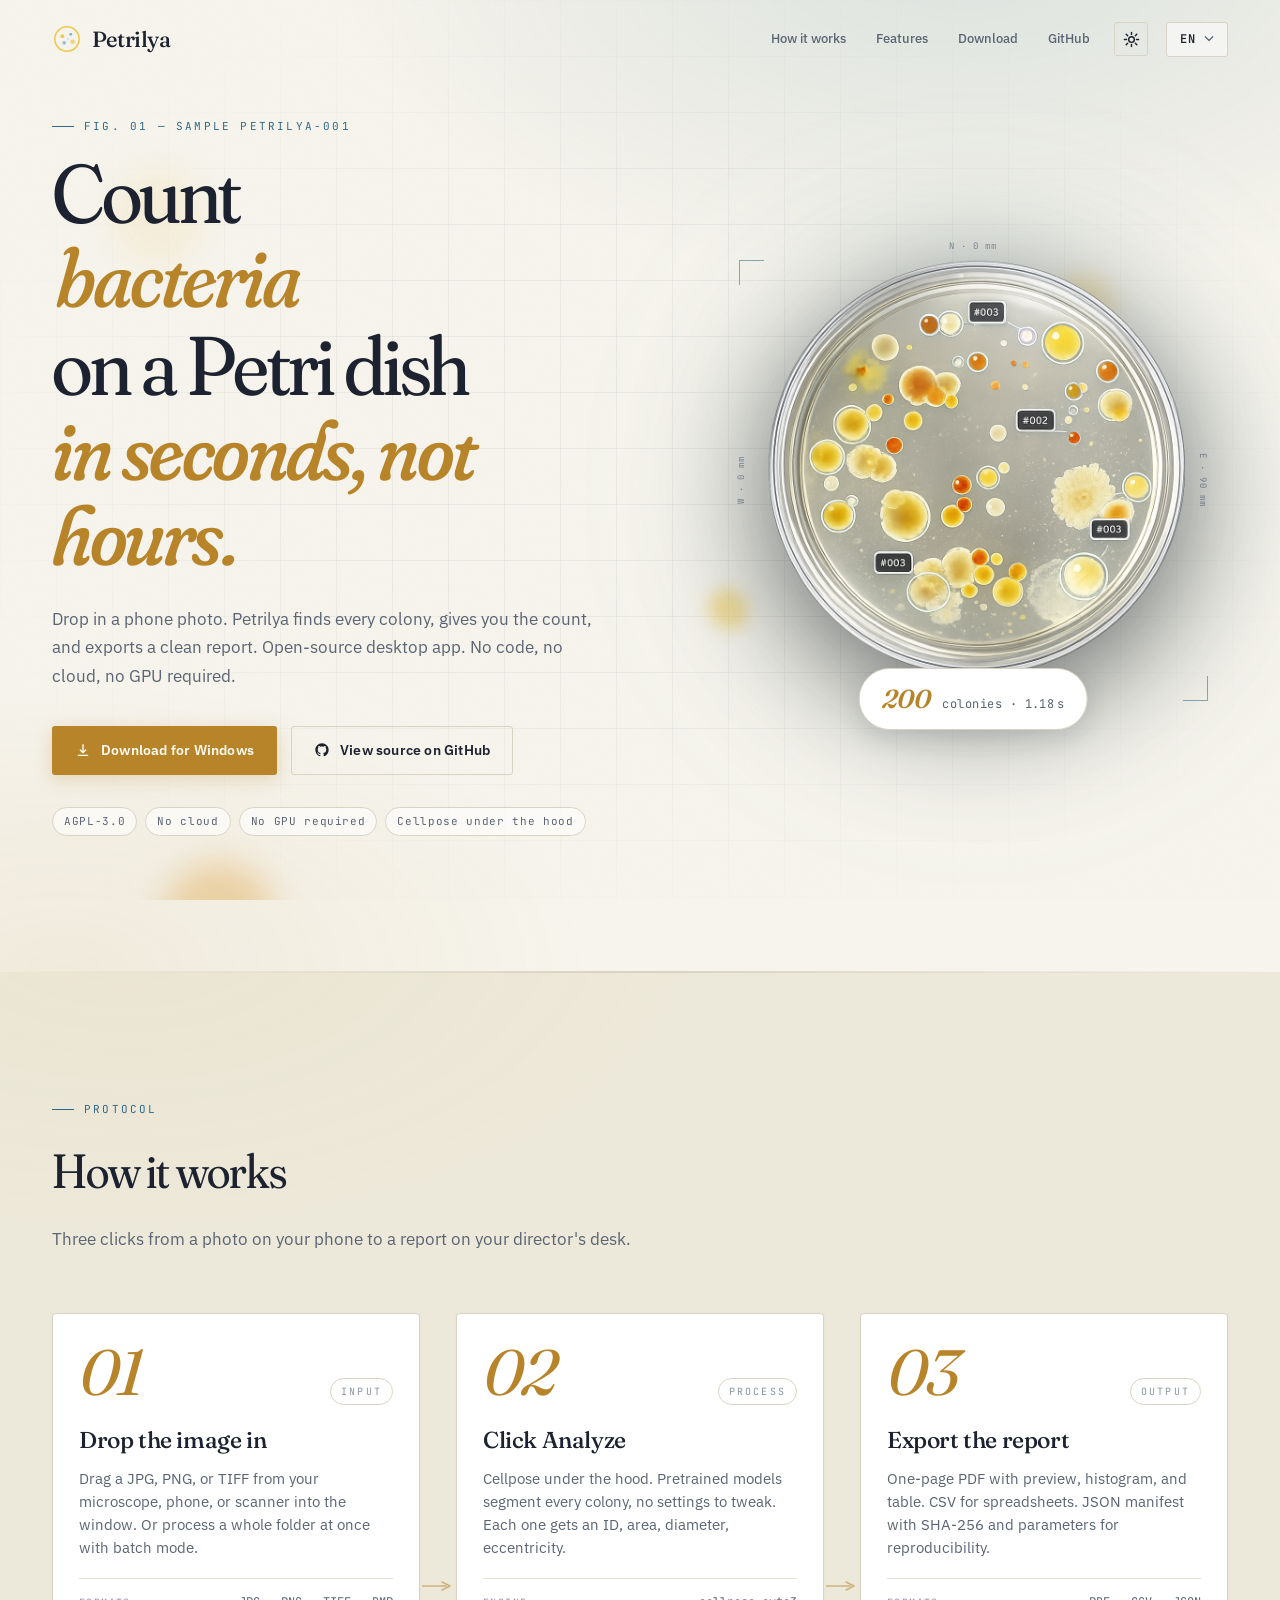
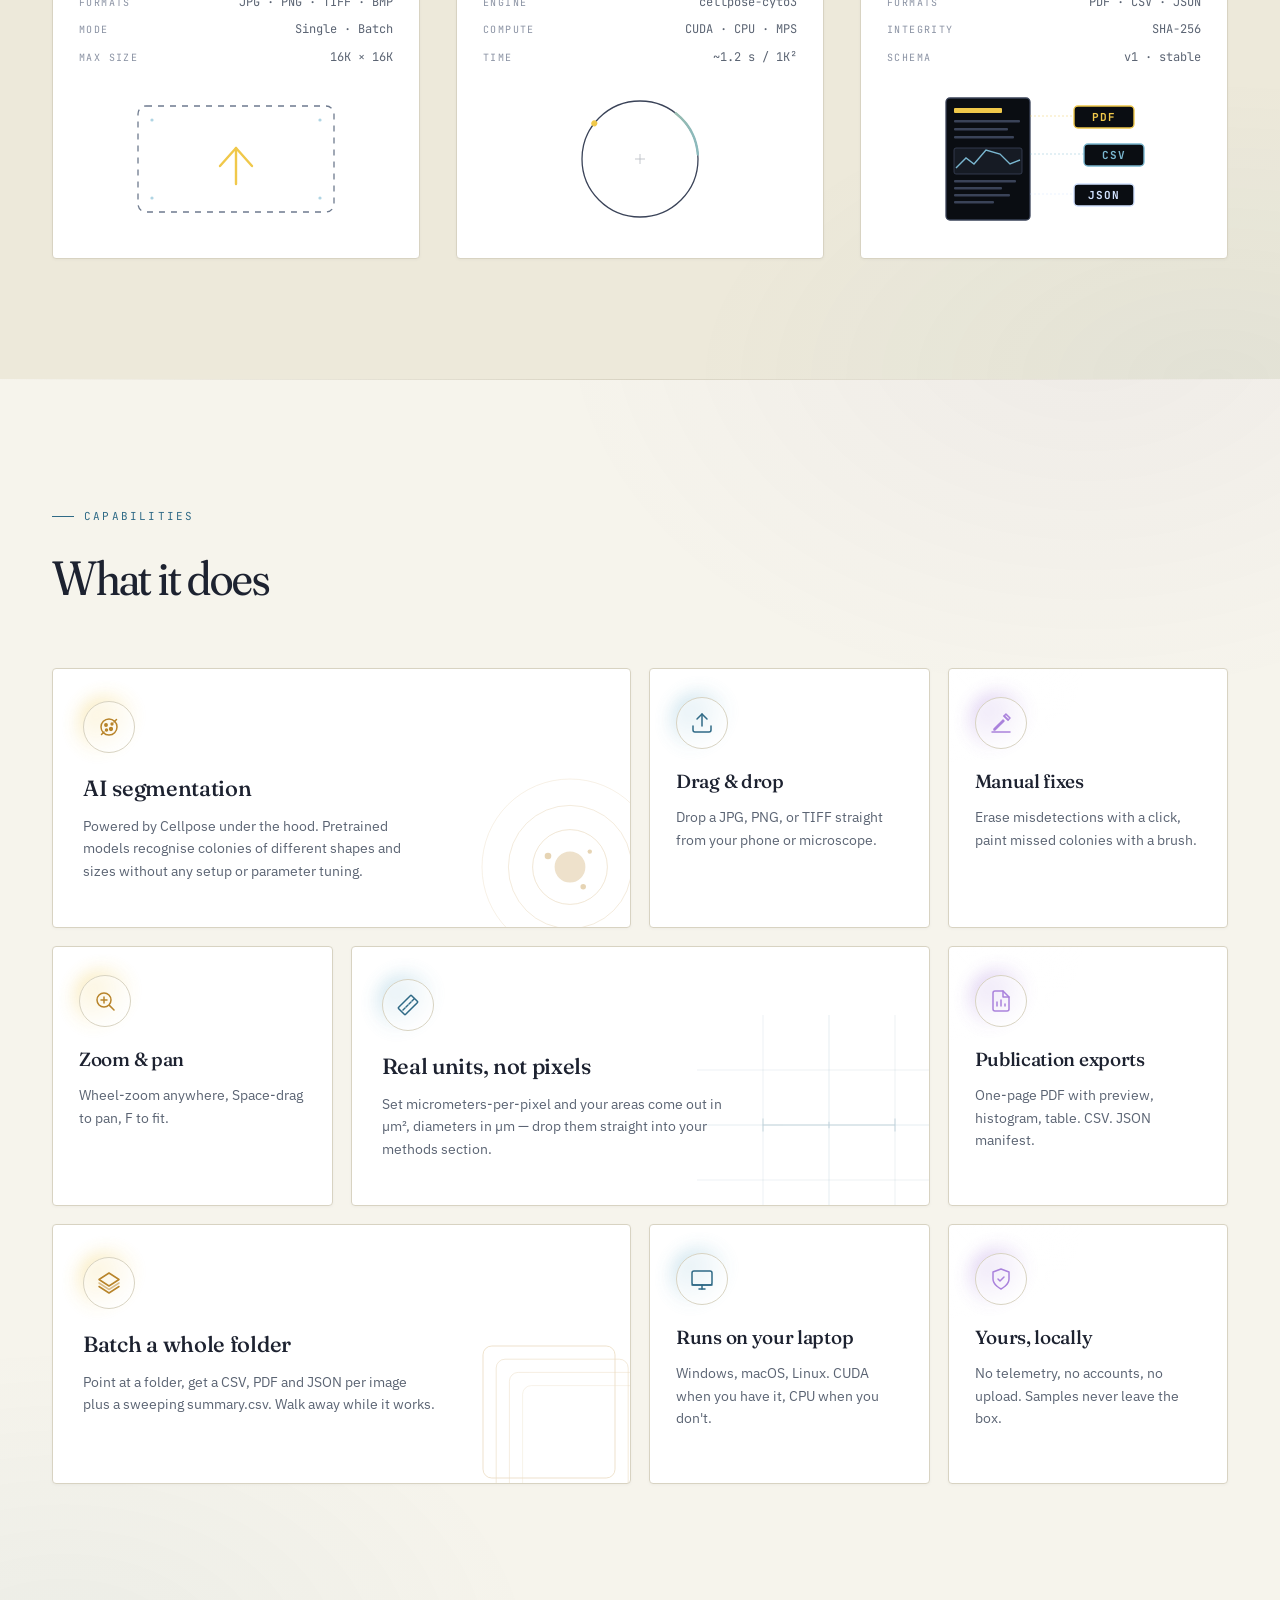
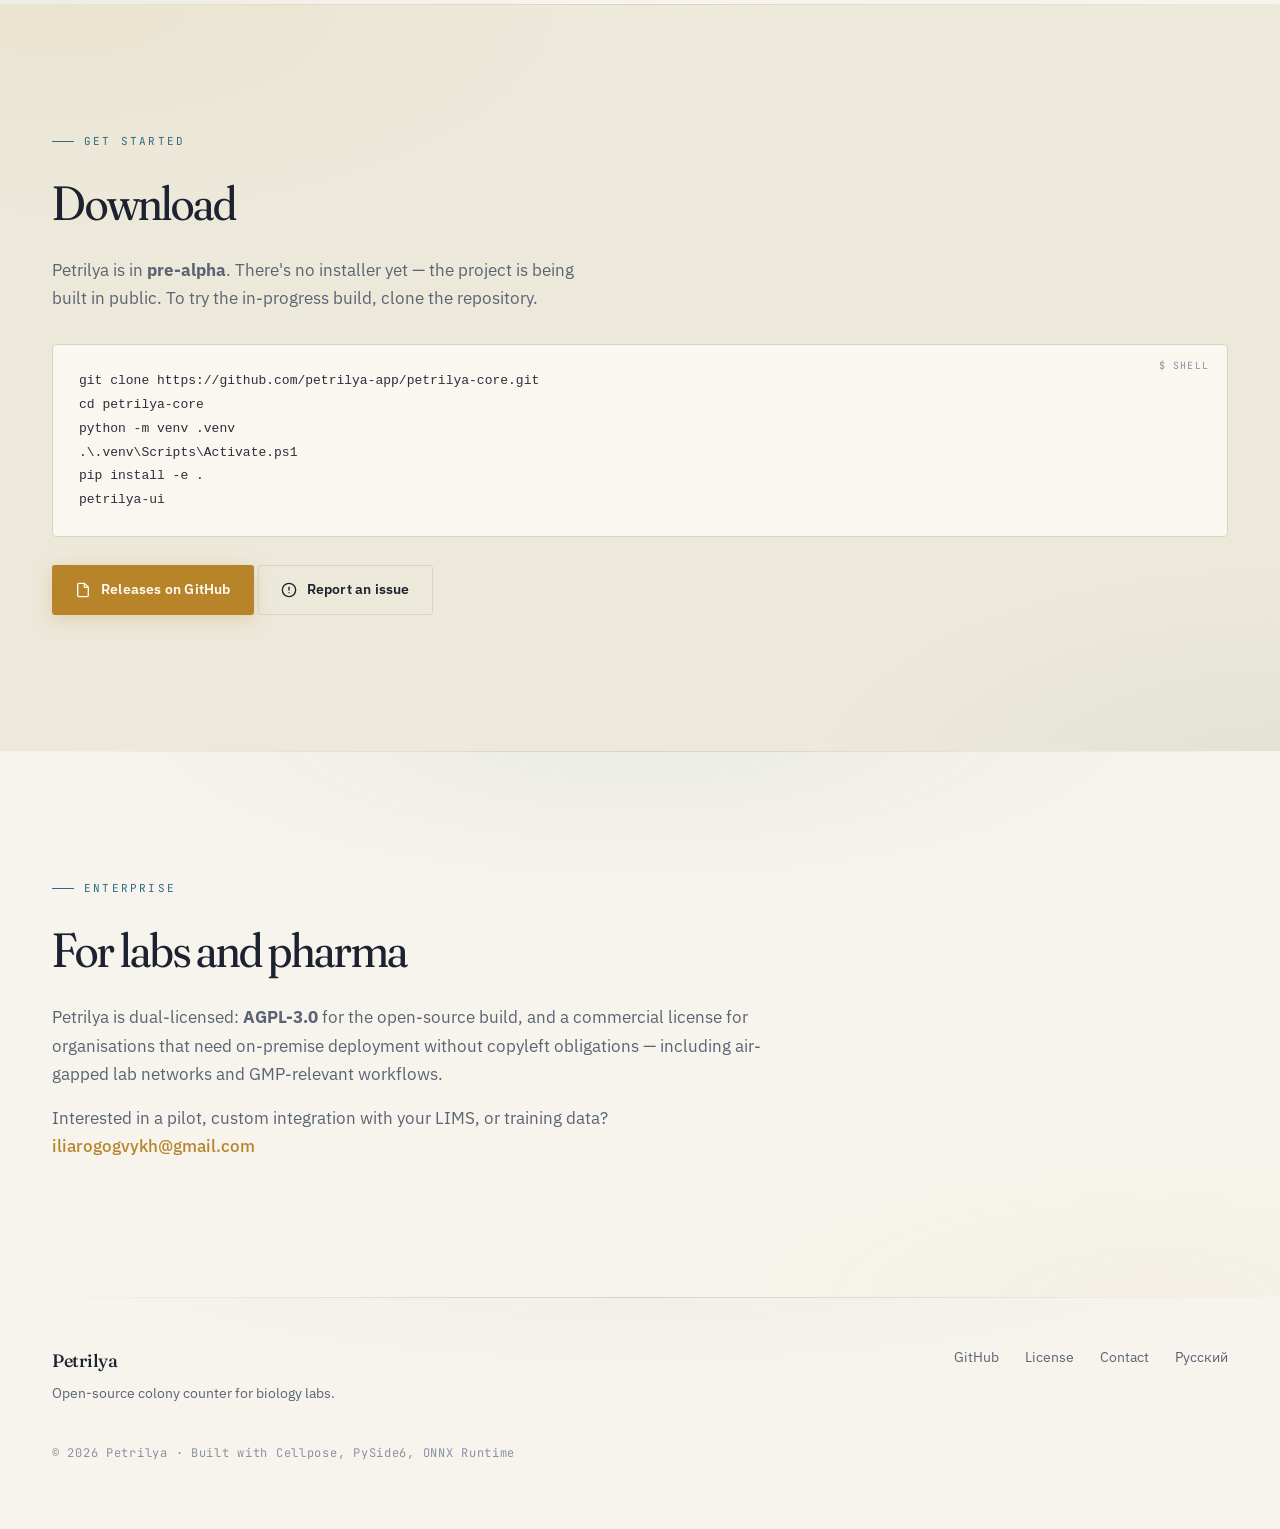
==== docs/index.html @ b0dcc9b6 "build: PyInstaller .exe pipeline + auto-release on tag push End-to-end packaging so the 'Download fo" ====
<!DOCTYPE html>
<html lang="en">
<head>
  <meta charset="UTF-8" />
  <meta name="viewport" content="width=device-width, initial-scale=1.0" />
  <title>Petrilya — AI colony counter for biology labs</title>
  <meta name="description" content="Petrilya is an open-source desktop application that turns a phone photo of a Petri dish into a colony count in seconds. No code, no cloud, no GPU required." />
  <meta property="og:title" content="Petrilya — AI colony counter" />
  <meta property="og:description" content="Drag, count, export. Open-source desktop app for microbiology." />
  <meta property="og:type" content="website" />
  <meta property="og:url" content="https://petrilya.com" />
  <meta property="og:image" content="https://petrilya.com/og-image.png" />
  <meta name="twitter:card" content="summary_large_image" />
  <link rel="alternate" hreflang="en" href="https://petrilya.com/" />
  <link rel="alternate" hreflang="ru" href="https://petrilya.com/ru/" />
  <link rel="icon" type="image/svg+xml" href="favicon.svg" />
  <link rel="preconnect" href="https://fonts.googleapis.com">
  <link rel="preconnect" href="https://fonts.gstatic.com" crossorigin>
  <link href="https://fonts.googleapis.com/css2?family=Fraunces:opsz,wght,SOFT,WONK@9..144,300..700,30..100,0..1&family=IBM+Plex+Sans:wght@400;500;600;700&family=JetBrains+Mono:wght@400;500&display=swap" rel="stylesheet">
  <link rel="stylesheet" href="style.css" />
  <script src="theme.js"></script>
</head>
<body>
  <header class="hero">
    <nav class="nav">
      <div class="brand">
        <a href="/">
          <svg class="logo-mark" viewBox="0 0 32 32" fill="none" aria-hidden="true">
            <circle cx="16" cy="16" r="13" stroke="url(#brand-grad)" stroke-width="1.6"/>
            <circle cx="11" cy="13" r="2" fill="#f0c84a"/>
            <circle cx="20" cy="11" r="1.5" fill="#7ab7d0"/>
            <circle cx="22" cy="19" r="2.5" fill="#f0c84a" opacity="0.7"/>
            <circle cx="13" cy="20" r="2" fill="#7ab7d0" opacity="0.8"/>
            <circle cx="17" cy="16" r="1.3" fill="#d2e2ff"/>
            <defs>
              <linearGradient id="brand-grad" x1="0" y1="0" x2="32" y2="32">
                <stop offset="0" stop-color="#f0c84a"/>
                <stop offset="1" stop-color="#7ab7d0"/>
              </linearGradient>
            </defs>
          </svg>
          <span>Petrilya</span>
        </a>
      </div>
      <div class="nav-links">
        <a href="#how">How it works</a>
        <a href="#features">Features</a>
        <a href="#download">Download</a>
        <a href="https://github.com/petrilya-app/petrilya-core" target="_blank" rel="noopener">GitHub</a>
        <button class="theme-toggle" data-theme-toggle aria-label="Toggle light/dark theme" title="Toggle theme">
          <svg class="theme-icon theme-icon-sun" viewBox="0 0 24 24" fill="none" stroke="currentColor" stroke-width="2" stroke-linecap="round" stroke-linejoin="round" aria-hidden="true">
            <circle cx="12" cy="12" r="4"/>
            <line x1="12" y1="2" x2="12" y2="5"/>
            <line x1="12" y1="19" x2="12" y2="22"/>
            <line x1="2" y1="12" x2="5" y2="12"/>
            <line x1="19" y1="12" x2="22" y2="12"/>
            <line x1="4.5" y1="4.5" x2="6.6" y2="6.6"/>
            <line x1="17.4" y1="17.4" x2="19.5" y2="19.5"/>
            <line x1="4.5" y1="19.5" x2="6.6" y2="17.4"/>
            <line x1="17.4" y1="6.6" x2="19.5" y2="4.5"/>
          </svg>
          <svg class="theme-icon theme-icon-moon" viewBox="0 0 24 24" fill="none" stroke="currentColor" stroke-width="2" stroke-linecap="round" stroke-linejoin="round" aria-hidden="true">
            <path d="M21 12.79A9 9 0 1 1 11.21 3 7 7 0 0 0 21 12.79z"/>
          </svg>
        </button>
        <details class="lang-dropdown">
          <summary class="lang-current" aria-label="Switch language">
            <span class="lang-name">EN</span>
            <svg class="lang-caret" width="10" height="6" viewBox="0 0 12 8" aria-hidden="true"><path d="M1 1l5 5 5-5" stroke="currentColor" stroke-width="1.6" fill="none" stroke-linecap="round" stroke-linejoin="round"/></svg>
          </summary>
          <div class="lang-menu" role="menu">
            <a href="/" class="lang-option lang-active" role="menuitem">
              <span class="lang-label">English</span>
              <svg class="lang-check" width="14" height="14" viewBox="0 0 14 14" aria-hidden="true"><path d="M3 7l3 3 5-6" stroke="currentColor" stroke-width="2" fill="none" stroke-linecap="round" stroke-linejoin="round"/></svg>
            </a>
            <a href="/ru/" class="lang-option" role="menuitem">
              <span class="lang-label">Русский</span>
            </a>
          </div>
        </details>
      </div>
    </nav>

    <div class="hero-grid">
      <div class="hero-text">
        <span class="spec-marker reveal reveal-1">FIG. 01 — SAMPLE PETRILYA-001</span>
        <h1 class="reveal reveal-2">
          <span class="quiet">Count</span>
          <span class="rotator" aria-label="rotating: colonies, bacteria, yeast, mold, pathogens">
            <span class="rotator-word rotator-sizer" aria-hidden="true">pathogens</span>
            <span class="rotator-word is-active">colonies</span>
            <span class="rotator-word">bacteria</span>
            <span class="rotator-word">yeast</span>
            <span class="rotator-word">mold</span>
            <span class="rotator-word">pathogens</span>
          </span>
          <span class="quiet">on a Petri dish</span>
          <span class="punch">in seconds, not hours.</span>
        </h1>
        <p class="lead reveal reveal-3">
          Drop in a phone photo. Petrilya finds every colony, gives you the count, and exports a clean report. Open-source desktop app. No code, no cloud, no GPU required.
        </p>
        <div class="cta-row reveal reveal-4">
          <a href="https://github.com/petrilya-app/petrilya-core/releases/latest/download/petrilya-windows.exe"
             class="btn btn-primary"
             title="Petrilya for Windows (.exe, unsigned — Windows SmartScreen may warn on first launch)">
            <svg class="btn-icon" viewBox="0 0 24 24" fill="none" aria-hidden="true"><path d="M12 4v12m0 0l-4-4m4 4l4-4M5 20h14" stroke="currentColor" stroke-width="2" stroke-linecap="round" stroke-linejoin="round"/></svg>
            Download for Windows
          </a>
          <a href="https://github.com/petrilya-app/petrilya-core" target="_blank" rel="noopener" class="btn btn-ghost">
            <svg class="btn-icon" viewBox="0 0 24 24" fill="currentColor" aria-hidden="true"><path d="M12 2C6.48 2 2 6.48 2 12c0 4.42 2.87 8.17 6.84 9.5.5.08.66-.23.66-.5v-1.69c-2.77.6-3.36-1.34-3.36-1.34-.46-1.16-1.11-1.47-1.11-1.47-.91-.62.07-.6.07-.6 1 .07 1.53 1.03 1.53 1.03.87 1.52 2.34 1.07 2.91.83.09-.65.35-1.09.63-1.34-2.22-.25-4.55-1.11-4.55-4.94 0-1.1.39-1.99 1.03-2.69-.1-.25-.45-1.27.1-2.65 0 0 .84-.27 2.75 1.02.79-.22 1.65-.33 2.5-.33.85 0 1.71.11 2.5.33 1.91-1.29 2.75-1.02 2.75-1.02.55 1.38.2 2.4.1 2.65.64.7 1.03 1.59 1.03 2.69 0 3.84-2.34 4.69-4.57 4.94.36.31.69.92.69 1.86V21c0 .27.16.59.67.5C19.14 20.16 22 16.42 22 12c0-5.52-4.48-10-10-10z"/></svg>
            View source on GitHub
          </a>
        </div>
        <p class="hero-meta reveal reveal-5">
          <span class="badge">AGPL-3.0</span>
          <span class="badge">No cloud</span>
          <span class="badge">No GPU required</span>
          <span class="badge">Cellpose under the hood</span>
        </p>
      </div>

      <div class="hero-art reveal reveal-3">
        <div class="scale-ticks" aria-hidden="true">
          <span class="tick t-top">N · 0&nbsp;mm</span>
          <span class="tick t-bottom">S · 90&nbsp;mm</span>
          <span class="tick t-left">W · 0&nbsp;mm</span>
          <span class="tick t-right">E · 90&nbsp;mm</span>
        </div>
        <img src="hero-dish.png" alt="Petri dish with colored colony detections" />
        <div class="hero-art-caption">
          <span class="count">200</span>
          <span class="count-label">colonies&nbsp;·&nbsp;1.18&thinsp;s</span>
        </div>
      </div>
    </div>
  </header>

  <section id="how" class="how">
    <div class="container">
      <span class="eyebrow">PROTOCOL</span>
      <h2>How it works</h2>
      <p class="section-lead">Three clicks from a photo on your phone to a report on your director's desk.</p>

      <div class="steps">

        <article class="step">
          <header class="step-header">
            <span class="step-num">01</span>
            <span class="step-tag">INPUT</span>
          </header>
          <div class="step-body">
            <h3>Drop the image in</h3>
            <p>Drag a JPG, PNG, or TIFF from your microscope, phone, or scanner into the window. Or process a whole folder at once with batch mode.</p>
          </div>
          <dl class="step-spec">
            <div><dt>Formats</dt><dd>JPG · PNG · TIFF · BMP</dd></div>
            <div><dt>Mode</dt><dd>Single · Batch</dd></div>
            <div><dt>Max size</dt><dd>16K × 16K</dd></div>
          </dl>
          <div class="step-art">
            <svg viewBox="0 0 240 150" aria-hidden="true">
              <!-- dashed drop zone, dashes march via CSS -->
              <rect class="drop-frame" x="22" y="22" width="196" height="106" rx="8"
                    fill="none" stroke="#6e7a8e" stroke-width="1.3"
                    stroke-dasharray="6 6"/>
              <!-- upload arrow: outer g positions, inner g animates -->
              <g transform="translate(120 78)">
                <g class="upload-arrow">
                  <path d="M-16 4 L0 -14 L16 4" stroke="#f0c84a" stroke-width="2.4"
                        fill="none" stroke-linecap="round" stroke-linejoin="round"/>
                  <line x1="0" y1="-14" x2="0" y2="22" stroke="#f0c84a" stroke-width="2.4"
                        stroke-linecap="round"/>
                </g>
              </g>
              <!-- corner accents -->
              <circle cx="36" cy="36" r="1.6" fill="#7ab7d0" opacity="0.6"/>
              <circle cx="204" cy="36" r="1.6" fill="#7ab7d0" opacity="0.6"/>
              <circle cx="36" cy="114" r="1.6" fill="#7ab7d0" opacity="0.6"/>
              <circle cx="204" cy="114" r="1.6" fill="#7ab7d0" opacity="0.6"/>
            </svg>
          </div>
        </article>

        <div class="step-link" aria-hidden="true">
          <svg viewBox="0 0 32 10" fill="none">
            <path d="M0 5 L24 5 M20 1 L28 5 L20 9" stroke="currentColor"
                  stroke-width="1.4" stroke-linecap="round" stroke-linejoin="round"/>
          </svg>
        </div>

        <article class="step">
          <header class="step-header">
            <span class="step-num">02</span>
            <span class="step-tag">PROCESS</span>
          </header>
          <div class="step-body">
            <h3>Click Analyze</h3>
            <p>Cellpose under the hood. Pretrained models segment every colony, no settings to tweak. Each one gets an ID, area, diameter, eccentricity.</p>
          </div>
          <dl class="step-spec">
            <div><dt>Engine</dt><dd>cellpose-cyto3</dd></div>
            <div><dt>Compute</dt><dd>CUDA · CPU · MPS</dd></div>
            <div><dt>Time</dt><dd>~1.2 s / 1K²</dd></div>
          </dl>
          <div class="step-art">
            <svg viewBox="0 0 240 150" aria-hidden="true">
              <defs>
                <linearGradient id="scanGrad" x1="0" y1="0" x2="1" y2="1">
                  <stop offset="0" stop-color="#f0c84a"/>
                  <stop offset="1" stop-color="#7ab7d0"/>
                </linearGradient>
              </defs>
              <!-- dish outline (static) -->
              <circle cx="120" cy="75" r="58" fill="none" stroke="#3a4358" stroke-width="1.3"/>
              <!-- rotating scan arc via SMIL — explicit rotation centre -->
              <g>
                <circle cx="120" cy="75" r="58" fill="none" stroke="url(#scanGrad)"
                        stroke-width="2.4" stroke-dasharray="48 320" stroke-linecap="round"/>
                <circle cx="120" cy="17" r="3" fill="#f0c84a"/>
                <animateTransform attributeName="transform" type="rotate"
                                  from="0 120 75" to="360 120 75"
                                  dur="4.5s" repeatCount="indefinite"/>
              </g>
              <!-- detection pops: outer translate positions, inner animates around (0,0) -->
              <g transform="translate(98 56)">
                <g class="detect-pop d1">
                  <circle r="5" fill="#f0c84a" opacity="0.9"/>
                  <circle r="8" fill="none" stroke="#7ab7d0" stroke-width="1.4"/>
                </g>
              </g>
              <g transform="translate(143 60)">
                <g class="detect-pop d2">
                  <circle r="4" fill="#d2e2ff" opacity="0.9"/>
                  <circle r="7" fill="none" stroke="#7ab7d0" stroke-width="1.4"/>
                </g>
              </g>
              <g transform="translate(118 92)">
                <g class="detect-pop d3">
                  <circle r="6" fill="#f0c84a" opacity="0.85"/>
                  <circle r="10" fill="none" stroke="#aa82dc" stroke-width="1.4"/>
                </g>
              </g>
              <g transform="translate(92 98)">
                <g class="detect-pop d4">
                  <circle r="4" fill="#d2e2ff" opacity="0.9"/>
                  <circle r="7" fill="none" stroke="#7ab7d0" stroke-width="1.4"/>
                </g>
              </g>
              <g transform="translate(146 100)">
                <g class="detect-pop d5">
                  <circle r="5" fill="#f0c84a" opacity="0.9"/>
                  <circle r="8" fill="none" stroke="#aa82dc" stroke-width="1.4"/>
                </g>
              </g>
              <!-- crosshair centre -->
              <g stroke="#5e6878" stroke-width="0.8" opacity="0.45">
                <line x1="115" y1="75" x2="125" y2="75"/>
                <line x1="120" y1="70" x2="120" y2="80"/>
              </g>
            </svg>
          </div>
        </article>

        <div class="step-link" aria-hidden="true">
          <svg viewBox="0 0 32 10" fill="none">
            <path d="M0 5 L24 5 M20 1 L28 5 L20 9" stroke="currentColor"
                  stroke-width="1.4" stroke-linecap="round" stroke-linejoin="round"/>
          </svg>
        </div>

        <article class="step">
          <header class="step-header">
            <span class="step-num">03</span>
            <span class="step-tag">OUTPUT</span>
          </header>
          <div class="step-body">
            <h3>Export the report</h3>
            <p>One-page PDF with preview, histogram, and table. CSV for spreadsheets. JSON manifest with SHA-256 and parameters for reproducibility.</p>
          </div>
          <dl class="step-spec">
            <div><dt>Formats</dt><dd>PDF · CSV · JSON</dd></div>
            <div><dt>Integrity</dt><dd>SHA-256</dd></div>
            <div><dt>Schema</dt><dd>v1 · stable</dd></div>
          </dl>
          <div class="step-art">
            <svg viewBox="0 0 240 150" aria-hidden="true">
              <!-- document, anchored left -->
              <rect x="22" y="14" width="84" height="122" rx="4" fill="#0a0d12"
                    stroke="#3a4358" stroke-width="1.3"/>
              <rect x="30" y="24" width="48" height="5" rx="1" fill="#f0c84a"/>
              <rect x="30" y="36" width="66" height="2.5" rx="1" fill="#3a4358"/>
              <rect x="30" y="44" width="54" height="2.5" rx="1" fill="#3a4358"/>
              <rect x="30" y="52" width="60" height="2.5" rx="1" fill="#3a4358"/>
              <!-- mini chart -->
              <rect x="30" y="64" width="68" height="26" rx="2" fill="#161b24"
                    stroke="#3a4358" stroke-width="0.8"/>
              <path d="M32 84 L42 74 L50 80 L62 66 L76 70 L86 80 L96 76"
                    stroke="#7ab7d0" fill="none" stroke-width="1.4"/>
              <rect x="30" y="96" width="62" height="2.5" rx="1" fill="#3a4358"/>
              <rect x="30" y="103" width="48" height="2.5" rx="1" fill="#3a4358"/>
              <rect x="30" y="110" width="56" height="2.5" rx="1" fill="#3a4358"/>
              <rect x="30" y="117" width="40" height="2.5" rx="1" fill="#3a4358"/>

              <!-- connector dotted lines first (behind badges) -->
              <path d="M106 32 L150 32" stroke="#f0c84a" stroke-width="0.9"
                    stroke-dasharray="2 2" opacity="0.45"/>
              <path d="M106 70 L160 70" stroke="#7ab7d0" stroke-width="0.9"
                    stroke-dasharray="2 2" opacity="0.45"/>
              <path d="M106 110 L150 110" stroke="#d2e2ff" stroke-width="0.9"
                    stroke-dasharray="2 2" opacity="0.45"/>

              <!-- format badges: outer translate positions, inner g floats -->
              <g transform="translate(150 22)">
                <g class="fmt-badge">
                  <rect width="60" height="22" rx="4" fill="#0a0d12"
                        stroke="#f0c84a" stroke-width="1.4"/>
                  <text x="30" y="15" text-anchor="middle"
                        font-family="JetBrains Mono, monospace"
                        font-size="11" fill="#f0c84a" font-weight="700"
                        letter-spacing="1">PDF</text>
                </g>
              </g>
              <g transform="translate(160 60)">
                <g class="fmt-badge b2">
                  <rect width="60" height="22" rx="4" fill="#0a0d12"
                        stroke="#7ab7d0" stroke-width="1.4"/>
                  <text x="30" y="15" text-anchor="middle"
                        font-family="JetBrains Mono, monospace"
                        font-size="11" fill="#7ab7d0" font-weight="700"
                        letter-spacing="1">CSV</text>
                </g>
              </g>
              <g transform="translate(150 100)">
                <g class="fmt-badge b3">
                  <rect width="60" height="22" rx="4" fill="#0a0d12"
                        stroke="#d2e2ff" stroke-width="1.4"/>
                  <text x="30" y="15" text-anchor="middle"
                        font-family="JetBrains Mono, monospace"
                        font-size="11" fill="#d2e2ff" font-weight="700"
                        letter-spacing="1">JSON</text>
                </g>
              </g>
            </svg>
          </div>
        </article>

      </div>
    </div>
  </section>

  <section id="features" class="features">
    <div class="container">
      <span class="eyebrow">CAPABILITIES</span>
      <h2>What it does</h2>
      <div class="grid">
        <!-- ROW 1: [AI featured x2] [Drag] [Manual] -->
        <article class="card span-2 accent-amber">
          <svg class="card-decor" viewBox="0 0 200 200" width="220" height="220"
               style="right: -50px; bottom: -50px;" aria-hidden="true">
            <circle cx="100" cy="100" r="80" fill="none" stroke="currentColor" stroke-width="0.6" opacity="0.5"/>
            <circle cx="100" cy="100" r="56" fill="none" stroke="currentColor" stroke-width="0.6" opacity="0.7"/>
            <circle cx="100" cy="100" r="34" fill="none" stroke="currentColor" stroke-width="0.6" opacity="0.85"/>
            <circle cx="100" cy="100" r="14" fill="currentColor" opacity="0.7"/>
            <circle cx="80" cy="90" r="3" fill="currentColor"/>
            <circle cx="118" cy="86" r="2" fill="currentColor"/>
            <circle cx="112" cy="118" r="2.5" fill="currentColor"/>
          </svg>
          <div class="feat-icon-wrap">
            <svg class="feat-icon" viewBox="0 0 24 24" fill="none" stroke="currentColor" stroke-width="1.5" stroke-linecap="round" stroke-linejoin="round" aria-hidden="true">
              <circle cx="12" cy="12" r="8"/>
              <circle cx="9" cy="10" r="1.2" fill="currentColor"/>
              <circle cx="15" cy="9" r="0.9" fill="currentColor"/>
              <circle cx="14" cy="14" r="1.4" fill="currentColor"/>
              <circle cx="9.5" cy="15" r="1" fill="currentColor"/>
              <path d="M19.5 4.5L17 7M4.5 19.5L7 17"/>
            </svg>
          </div>
          <h3>AI segmentation</h3>
          <p>Powered by Cellpose under the hood. Pretrained models recognise colonies of different shapes and sizes without any setup or parameter tuning.</p>
        </article>

        <article class="card accent-teal">
          <div class="feat-icon-wrap">
            <svg class="feat-icon" viewBox="0 0 24 24" fill="none" stroke="currentColor" stroke-width="1.5" stroke-linecap="round" stroke-linejoin="round" aria-hidden="true">
              <path d="M21 15v4a2 2 0 0 1-2 2H5a2 2 0 0 1-2-2v-4"/>
              <polyline points="17 8 12 3 7 8"/>
              <line x1="12" y1="3" x2="12" y2="15"/>
            </svg>
          </div>
          <h3>Drag &amp; drop</h3>
          <p>Drop a JPG, PNG, or TIFF straight from your phone or microscope.</p>
        </article>

        <article class="card accent-purple">
          <div class="feat-icon-wrap">
            <svg class="feat-icon" viewBox="0 0 24 24" fill="none" stroke="currentColor" stroke-width="1.5" stroke-linecap="round" stroke-linejoin="round" aria-hidden="true">
              <path d="M14.06 9l.94.94L5.92 19H5v-.92L14.06 9z"/>
              <path d="M15 4.94L19.06 9 21 7.06 16.94 3 15 4.94z" fill="currentColor" fill-opacity="0.15"/>
              <path d="M15 4.94L19.06 9"/>
              <path d="M3 21h18"/>
            </svg>
          </div>
          <h3>Manual fixes</h3>
          <p>Erase misdetections with a click, paint missed colonies with a brush.</p>
        </article>

        <!-- ROW 2: [Zoom] [Real units featured x2] [Reports] -->
        <article class="card accent-amber">
          <div class="feat-icon-wrap">
            <svg class="feat-icon" viewBox="0 0 24 24" fill="none" stroke="currentColor" stroke-width="1.5" stroke-linecap="round" stroke-linejoin="round" aria-hidden="true">
              <circle cx="11" cy="11" r="7"/>
              <line x1="21" y1="21" x2="16.65" y2="16.65"/>
              <line x1="8" y1="11" x2="14" y2="11"/>
              <line x1="11" y1="8" x2="11" y2="14"/>
            </svg>
          </div>
          <h3>Zoom &amp; pan</h3>
          <p>Wheel-zoom anywhere, Space-drag to pan, F to fit.</p>
        </article>

        <article class="card span-2 accent-teal">
          <svg class="card-decor" viewBox="0 0 240 200" width="280" height="220"
               style="right: -40px; bottom: -30px;" aria-hidden="true">
            <g stroke="currentColor" stroke-width="0.6" fill="none">
              <line x1="0" y1="50"  x2="240" y2="50"  opacity="0.4"/>
              <line x1="0" y1="100" x2="240" y2="100" opacity="0.55"/>
              <line x1="0" y1="150" x2="240" y2="150" opacity="0.4"/>
              <line x1="60"  y1="0" x2="60"  y2="200" opacity="0.4"/>
              <line x1="120" y1="0" x2="120" y2="200" opacity="0.55"/>
              <line x1="180" y1="0" x2="180" y2="200" opacity="0.4"/>
            </g>
            <g stroke="currentColor" stroke-width="1" fill="none" opacity="0.7">
              <line x1="60" y1="100" x2="180" y2="100"/>
              <line x1="60" y1="94"  x2="60"  y2="106"/>
              <line x1="180" y1="94" x2="180" y2="106"/>
              <line x1="120" y1="97" x2="120" y2="103"/>
            </g>
          </svg>
          <div class="feat-icon-wrap">
            <svg class="feat-icon" viewBox="0 0 24 24" fill="none" stroke="currentColor" stroke-width="1.5" stroke-linecap="round" stroke-linejoin="round" aria-hidden="true">
              <path d="M21.3 8.3L15.7 2.7a1 1 0 0 0-1.4 0L2.7 14.3a1 1 0 0 0 0 1.4l5.6 5.6a1 1 0 0 0 1.4 0L21.3 9.7a1 1 0 0 0 0-1.4z"/>
              <line x1="7" y1="17" x2="9" y2="15"/>
              <line x1="10" y1="14" x2="12" y2="12"/>
              <line x1="13" y1="11" x2="15" y2="9"/>
              <line x1="16" y1="8" x2="18" y2="6"/>
            </svg>
          </div>
          <h3>Real units, not pixels</h3>
          <p>Set micrometers-per-pixel and your areas come out in &micro;m&sup2;, diameters in &micro;m — drop them straight into your methods section.</p>
        </article>

        <article class="card accent-purple">
          <div class="feat-icon-wrap">
            <svg class="feat-icon" viewBox="0 0 24 24" fill="none" stroke="currentColor" stroke-width="1.5" stroke-linecap="round" stroke-linejoin="round" aria-hidden="true">
              <path d="M14 2H6a2 2 0 0 0-2 2v16a2 2 0 0 0 2 2h12a2 2 0 0 0 2-2V8z"/>
              <polyline points="14 2 14 8 20 8"/>
              <line x1="8" y1="13" x2="8" y2="17"/>
              <line x1="12" y1="11" x2="12" y2="17"/>
              <line x1="16" y1="15" x2="16" y2="17"/>
            </svg>
          </div>
          <h3>Publication exports</h3>
          <p>One-page PDF with preview, histogram, table. CSV. JSON manifest.</p>
        </article>

        <!-- ROW 3: [Batch featured x2] [Laptop] [Yours, locally] -->
        <article class="card span-2 accent-amber">
          <svg class="card-decor" viewBox="0 0 200 200" width="220" height="220"
               style="right: -40px; bottom: -50px;" aria-hidden="true">
            <g fill="none" stroke="currentColor" stroke-width="0.7" opacity="0.85">
              <rect x="30" y="30" width="120" height="120" rx="8"/>
              <rect x="42" y="42" width="120" height="120" rx="8" opacity="0.75"/>
              <rect x="54" y="54" width="120" height="120" rx="8" opacity="0.6"/>
              <rect x="66" y="66" width="120" height="120" rx="8" opacity="0.45"/>
            </g>
          </svg>
          <div class="feat-icon-wrap">
            <svg class="feat-icon" viewBox="0 0 24 24" fill="none" stroke="currentColor" stroke-width="1.5" stroke-linecap="round" stroke-linejoin="round" aria-hidden="true">
              <polygon points="12 2 22 8.5 12 15 2 8.5 12 2"/>
              <polyline points="2 15.5 12 22 22 15.5"/>
              <polyline points="2 12 12 18.5 22 12" opacity="0.5"/>
            </svg>
          </div>
          <h3>Batch a whole folder</h3>
          <p>Point at a folder, get a CSV, PDF and JSON per image plus a sweeping summary.csv. Walk away while it works.</p>
        </article>

        <article class="card accent-teal">
          <div class="feat-icon-wrap">
            <svg class="feat-icon" viewBox="0 0 24 24" fill="none" stroke="currentColor" stroke-width="1.5" stroke-linecap="round" stroke-linejoin="round" aria-hidden="true">
              <rect x="2" y="4" width="20" height="14" rx="2"/>
              <line x1="2" y1="18" x2="22" y2="18"/>
              <line x1="9" y1="22" x2="15" y2="22"/>
              <line x1="12" y1="18" x2="12" y2="22"/>
            </svg>
          </div>
          <h3>Runs on your laptop</h3>
          <p>Windows, macOS, Linux. CUDA when you have it, CPU when you don't.</p>
        </article>

        <article class="card accent-purple">
          <div class="feat-icon-wrap">
            <svg class="feat-icon" viewBox="0 0 24 24" fill="none" stroke="currentColor" stroke-width="1.5" stroke-linecap="round" stroke-linejoin="round" aria-hidden="true">
              <path d="M12 22s8-4 8-10V5l-8-3-8 3v7c0 6 8 10 8 10z"/>
              <path d="M9 12l2 2 4-4"/>
            </svg>
          </div>
          <h3>Yours, locally</h3>
          <p>No telemetry, no accounts, no upload. Samples never leave the box.</p>
        </article>
      </div>
    </div>
  </section>

  <section id="download" class="download">
    <div class="container">
      <span class="eyebrow">GET STARTED</span>
      <h2>Download</h2>
      <p class="lead">
        Petrilya is in <strong>pre-alpha</strong>. There's no installer yet — the project is being built in public. To try the in-progress build, clone the repository.
      </p>
      <pre class="code"><code>git clone https://github.com/petrilya-app/petrilya-core.git
cd petrilya-core
python -m venv .venv
.\.venv\Scripts\Activate.ps1
pip install -e .
petrilya-ui</code></pre>
      <p>
        <a href="https://github.com/petrilya-app/petrilya-core/releases" class="btn btn-primary" target="_blank" rel="noopener">
          <svg class="btn-icon" viewBox="0 0 24 24" fill="none" stroke="currentColor" stroke-width="2" stroke-linecap="round" stroke-linejoin="round" aria-hidden="true"><path d="M14 2H6a2 2 0 0 0-2 2v16a2 2 0 0 0 2 2h12a2 2 0 0 0 2-2V8z"/><polyline points="14 2 14 8 20 8"/></svg>
          Releases on GitHub
        </a>
        <a href="https://github.com/petrilya-app/petrilya-core/issues" class="btn btn-ghost" target="_blank" rel="noopener">
          <svg class="btn-icon" viewBox="0 0 24 24" fill="none" stroke="currentColor" stroke-width="2" stroke-linecap="round" stroke-linejoin="round" aria-hidden="true"><circle cx="12" cy="12" r="10"/><line x1="12" y1="8" x2="12" y2="12"/><line x1="12" y1="16" x2="12.01" y2="16"/></svg>
          Report an issue
        </a>
      </p>
    </div>
  </section>

  <section class="for-labs">
    <div class="container">
      <span class="eyebrow">ENTERPRISE</span>
      <h2>For labs and pharma</h2>
      <p>
        Petrilya is dual-licensed: <strong>AGPL-3.0</strong> for the open-source build, and a commercial license for organisations that need on-premise deployment without copyleft obligations — including air-gapped lab networks and GMP-relevant workflows.
      </p>
      <p>
        Interested in a pilot, custom integration with your LIMS, or training data? <a href="mailto:iliarogogvykh@gmail.com">iliarogogvykh@gmail.com</a>
      </p>
    </div>
  </section>

  <footer class="footer">
    <div class="container">
      <div class="footer-row">
        <div>
          <strong>Petrilya</strong>
          <p class="muted">Open-source colony counter for biology labs.</p>
        </div>
        <div>
          <a href="https://github.com/petrilya-app/petrilya-core" target="_blank" rel="noopener">GitHub</a>
          <a href="https://github.com/petrilya-app/petrilya-core/blob/main/LICENSE" target="_blank" rel="noopener">License</a>
          <a href="mailto:iliarogogvykh@gmail.com">Contact</a>
          <a href="ru/">Русский</a>
        </div>
      </div>
      <p class="muted small">© 2026 Petrilya · Built with Cellpose, PySide6, ONNX Runtime</p>
    </div>
  </footer>

  <script src="rotator.js" defer></script>
  <script src="blobs.js" defer></script>
</body>
</html>
---- docs/style.css ----
/* ============================================================
   Petrilya — Editorial scientific journal aesthetic.
   Fraunces (display serif) + IBM Plex Sans (body) + JetBrains Mono.
   ============================================================ */

:root {
  --bg: #0a0d12;
  --bg-soft: #11151c;
  --bg-card: #161b24;
  --bg-card-hover: #1c2230;
  --border: #232a39;
  --border-soft: #1b2231;
  --text: #e8eaef;
  --text-dim: #8a93a4;
  --text-mute: #5e6878;
  --accent: #d2e2ff;          /* paper-white accent */
  --accent-2: #f0c84a;         /* lab amber */
  --accent-3: #7ab7d0;
  --grid-line: rgba(120, 145, 180, 0.045);
  --radius: 4px;               /* sharper editorial corners */
  --radius-sm: 3px;
  --maxw: 1240px;
  --display: "Fraunces", "Iowan Old Style", "Times New Roman", Georgia, serif;
  --sans: "IBM Plex Sans", -apple-system, BlinkMacSystemFont, "Segoe UI", sans-serif;
  --mono: "JetBrains Mono", "SF Mono", "Cascadia Code", Consolas, monospace;
}

* { box-sizing: border-box; }

html {
  color-scheme: dark;
}
html.light {
  color-scheme: light;
  --bg: #f6f4ec;
  --bg-soft: #ede9da;
  --bg-card: #ffffff;
  --bg-card-hover: #faf8f0;
  --border: #d8d3c2;
  --border-soft: #e4e1d6;
  --text: #1d2230;
  --text-dim: #5b6473;
  --text-mute: #8a92a3;
  --accent: #1f3a68;
  --accent-2: #b8842a;
  --accent-3: #2f6a86;
  --grid-line: rgba(50, 70, 100, 0.06);
}

html, body {
  margin: 0;
  padding: 0;
  background: var(--bg);
  color: var(--text);
  font-family: var(--sans);
  font-weight: 400;
  line-height: 1.55;
  -webkit-font-smoothing: antialiased;
  -moz-osx-font-smoothing: grayscale;
  transition: background-color 0.3s ease, color 0.25s ease;
}
html.light body::after {
  opacity: 0.025;
  mix-blend-mode: multiply;
}
html.light .hero {
  background:
    radial-gradient(ellipse 70% 50% at 75% -5%, rgba(47, 106, 134, 0.12), transparent 70%),
    radial-gradient(ellipse 55% 40% at 5% 100%, rgba(184, 132, 42, 0.08), transparent 75%);
}
html.light .btn-primary {
  background: var(--accent-2);
  color: #fffbf2;
  box-shadow: 0 4px 18px rgba(184, 132, 42, 0.25);
}
html.light .btn-primary:hover {
  background: #c8932f;
  color: #fffbf2;
  box-shadow: 0 8px 28px rgba(184, 132, 42, 0.4);
}
html.light .code {
  background: #f9f7ef;
  color: #2a2f3a;
}
html.light .badge {
  background: rgba(255, 255, 255, 0.6);
}
html.light .lang-current {
  background: rgba(255, 255, 255, 0.5);
}
html.light .lang-menu {
  box-shadow: 0 12px 30px rgba(40, 50, 70, 0.18);
}
html.light .step,
html.light .card {
  box-shadow: 0 1px 3px rgba(40, 50, 70, 0.04);
}
/* (light theme dish-stage drop-shadow lives in the .dish-stage block) */
html.light .hero-art-caption {
  box-shadow: 0 8px 24px rgba(50, 60, 80, 0.16);
}

/* Smooth surface transitions on theme switch */
.nav, .hero, .how, .features, .download, .for-labs, .footer,
.card, .step, .code, .badge, .lang-current, .lang-menu,
.btn, .hero-art-caption {
  transition: background-color 0.3s ease, color 0.25s ease,
              border-color 0.25s ease, box-shadow 0.3s ease;
}

/* fine grid + subtle film grain — atmospheric, not loud */
body::before {
  content: "";
  position: fixed;
  inset: 0;
  pointer-events: none;
  z-index: 0;
  background-image:
    linear-gradient(var(--grid-line) 1px, transparent 1px),
    linear-gradient(90deg, var(--grid-line) 1px, transparent 1px);
  background-size: 56px 56px;
  mask-image: radial-gradient(ellipse at center, black 35%, transparent 80%);
  -webkit-mask-image: radial-gradient(ellipse at center, black 35%, transparent 80%);
}
body::after {
  content: "";
  position: fixed;
  inset: 0;
  pointer-events: none;
  z-index: 0;
  opacity: 0.05;
  mix-blend-mode: overlay;
  background-image: url("data:image/svg+xml;utf8,<svg xmlns='http://www.w3.org/2000/svg' width='200' height='200'><filter id='n'><feTurbulence type='fractalNoise' baseFrequency='0.85' numOctaves='2' stitchTiles='stitch'/></filter><rect width='100%25' height='100%25' filter='url(%23n)'/></svg>");
}

main, section, header, footer { position: relative; z-index: 1; }

/* === Background colony blobs (parallax + idle drift) ===
 * Injected by blobs.js. A fixed layer behind every section
 * holds organic SVG blobs that scroll-parallax at varying
 * speeds and have their own slow wobble.                  */
.blob-bg {
  position: fixed;
  inset: 0;
  pointer-events: none;
  z-index: 0;
  overflow: hidden;
  /* contain layout to skip wasted recalcs while scrolling */
  contain: layout style paint;
}
.blob {
  position: absolute;
  will-change: transform;
  /* parallax: blob moves up as page scrolls down, at its own rate */
  transform: translate3d(0,
    calc(var(--scroll-y, 0px) * var(--parallax, 0.3) * -1),
    0);
}
.blob-inner {
  width: 100%;
  height: 100%;
  animation-name: blob-drift;
  animation-iteration-count: infinite;
  animation-timing-function: ease-in-out;
  will-change: transform;
}
.blob-inner svg {
  width: 100%;
  height: 100%;
  display: block;
}
@keyframes blob-drift {
  0%   { transform: rotate(0deg)   translate(0, 0)        scale(1); }
  25%  { transform: rotate(2deg)   translate(6px, -4px)   scale(1.04); }
  50%  { transform: rotate(-1deg)  translate(-4px, 6px)   scale(0.98); }
  75%  { transform: rotate(3deg)   translate(4px, 4px)    scale(1.02); }
  100% { transform: rotate(0deg)   translate(0, 0)        scale(1); }
}

/* Light theme: dim the warm blobs a touch — they were tuned for dark */
html.light .blob { mix-blend-mode: multiply; opacity: 0.5 !important; }

@media (prefers-reduced-motion: reduce) {
  .blob-inner { animation: none; }
  .blob { transform: none !important; }
}

a { color: var(--accent); text-decoration: none; transition: color 0.15s ease; }
a:hover { color: var(--accent-2); }

.container {
  max-width: var(--maxw);
  margin: 0 auto;
  padding: 0 32px;
}

/* === editorial top-marker — used as eyebrow / spec sheet label === */
.spec-marker {
  display: inline-flex;
  align-items: center;
  gap: 10px;
  font-family: var(--mono);
  font-size: 11px;
  letter-spacing: 0.2em;
  text-transform: uppercase;
  color: var(--accent-3);
  margin-bottom: 16px;
}
.spec-marker::before {
  content: "";
  display: inline-block;
  width: 22px;
  height: 1px;
  background: var(--accent-3);
}

/* legacy class kept for backward compat */
.eyebrow { @extend .spec-marker; }
.eyebrow {
  display: inline-flex;
  align-items: center;
  gap: 10px;
  font-family: var(--mono);
  font-size: 11px;
  letter-spacing: 0.2em;
  text-transform: uppercase;
  color: var(--accent-3);
  margin-bottom: 16px;
}
.eyebrow::before {
  content: "";
  display: inline-block;
  width: 22px;
  height: 1px;
  background: var(--accent-3);
}

/* =================== Nav ============================ */
.hero {
  position: relative;
  background:
    radial-gradient(ellipse 70% 50% at 75% -5%, rgba(122, 183, 208, 0.16), transparent 70%),
    radial-gradient(ellipse 55% 40% at 5% 100%, rgba(240, 200, 74, 0.06), transparent 75%);
  padding-bottom: 120px;
  overflow: hidden;
}
.hero::after {
  content: "";
  position: absolute;
  bottom: 0; left: 0; right: 0;
  height: 1px;
  background: linear-gradient(90deg, transparent, var(--border), transparent);
}

.nav {
  max-width: var(--maxw);
  margin: 0 auto;
  padding: 22px 32px;
  display: flex;
  justify-content: space-between;
  align-items: center;
  position: relative;
  z-index: 2;
}

.brand {
  display: flex;
  align-items: center;
  gap: 12px;
  font-family: var(--display);
  font-weight: 500;
  font-size: 22px;
  letter-spacing: -0.5px;
}
.brand a { color: inherit; display: flex; align-items: center; gap: 10px; }
.brand a:hover { color: inherit; }
.logo-mark { width: 30px; height: 30px; flex-shrink: 0; }

.nav-links { display: flex; align-items: center; }
.nav-links a {
  margin-left: 30px;
  color: var(--text-dim);
  font-size: 13px;
  font-weight: 500;
  font-family: var(--sans);
}
.nav-links a:hover { color: var(--text); }

/* =================== Hero ============================ */
.hero-grid {
  max-width: var(--maxw);
  margin: 30px auto 0;
  padding: 0 32px;
  display: grid;
  grid-template-columns: 1.15fr 1fr;
  gap: 80px;
  align-items: center;
  min-height: 540px;
}

.hero-text h1 {
  font-family: var(--display);
  font-size: clamp(48px, 6.5vw, 84px);
  line-height: 1.02;
  letter-spacing: -2.5px;
  margin: 0 0 28px;
  font-weight: 400;
  /* Fraunces variation axes — give the heading a softer, hand-set feel */
  font-variation-settings: "opsz" 144, "SOFT" 70, "WONK" 0;
}
.hero-text h1 .quiet {
  display: block;
  color: var(--text);
}
.hero-text h1 .punch {
  display: block;
  color: var(--accent-2);
  font-style: italic;
  font-weight: 500;
  font-variation-settings: "opsz" 144, "SOFT" 100, "WONK" 1;
}

/* rotating word */
.rotator {
  display: inline-block;
  position: relative;
  overflow: hidden;
  vertical-align: -0.16em;
  height: 1.05em;
  /* widest word + small padding; set min-width via JS at runtime */
  min-width: 0;
  margin: 0 0.05em;
}
.rotator-track {
  position: relative;
  display: inline-block;
  white-space: nowrap;
}
.rotator-word {
  position: absolute;
  left: 0;
  top: 0;
  display: inline-block;
  color: var(--accent-2);
  font-style: italic;
  font-weight: 500;
  opacity: 0;
  transform: translateY(110%);
  transition:
    transform 0.7s cubic-bezier(0.22, 1, 0.36, 1),
    opacity 0.45s ease;
  pointer-events: none;
}
.rotator-word.is-active {
  opacity: 1;
  transform: translateY(0);
  pointer-events: auto;
}
.rotator-word.is-leaving {
  opacity: 0;
  transform: translateY(-110%);
  transition:
    transform 0.55s cubic-bezier(0.7, 0, 0.84, 0),
    opacity 0.35s ease;
}
/* first word stays in flow so the line keeps its natural height even pre-JS */
.rotator-word.rotator-sizer {
  position: relative;
  visibility: hidden;
}

.lead {
  font-family: var(--sans);
  font-size: 17px;
  color: var(--text-dim);
  margin: 0 0 36px;
  max-width: 540px;
  line-height: 1.65;
}

.cta-row {
  display: flex;
  gap: 14px;
  flex-wrap: wrap;
  margin-bottom: 32px;
}

.btn {
  display: inline-flex;
  align-items: center;
  gap: 10px;
  padding: 13px 22px;
  border-radius: var(--radius-sm);
  font-family: var(--sans);
  font-weight: 600;
  font-size: 14px;
  border: 1px solid transparent;
  transition: all 0.18s ease;
  cursor: pointer;
  letter-spacing: 0.2px;
}
.btn:hover { transform: translateY(-1px); }

.btn-primary {
  background: var(--accent-2);
  color: #1a1304;
  box-shadow: 0 4px 18px rgba(240, 200, 74, 0.18);
}
.btn-primary:hover {
  background: #ffd560;
  color: #1a1304;
  box-shadow: 0 8px 28px rgba(240, 200, 74, 0.32);
}

.btn-ghost {
  background: transparent;
  color: var(--text);
  border-color: var(--border);
}
.btn-ghost:hover { border-color: var(--accent-2); color: var(--accent-2); }

.btn .btn-icon { width: 16px; height: 16px; }

.hero-meta {
  margin-top: 0;
  display: flex;
  gap: 8px;
  flex-wrap: wrap;
}

.badge {
  font-family: var(--mono);
  font-size: 11px;
  padding: 5px 11px;
  background: transparent;
  color: var(--text-dim);
  border: 1px solid var(--border);
  border-radius: 999px;
  letter-spacing: 0.06em;
}

/* hero artwork — with editorial scale ticks around the dish */
.hero-art {
  position: relative;
  padding: 0;
  display: flex;
  justify-content: center;
}
/* Direct-child img (legacy single-image hero — kept for safety if used).
 * Crucially scoped to '>' so it does NOT apply to .dish-base or .colony
 * images nested inside .dish-stage. The new layered composition uses the
 * .dish-stage rules below for sizing / float / drop-shadow.            */
.hero-art > img {
  width: 100%;
  max-width: 480px;
  height: auto;
  filter: drop-shadow(0 30px 60px rgba(0, 0, 0, 0.55))
          drop-shadow(0 0 80px rgba(122, 183, 208, 0.18));
  animation: float 9s ease-in-out infinite;
  position: relative;
  z-index: 2;
}

/* ====== Layered liquid-glass Petri dish hero ========================== */
.petri-stage {
  position: relative;
  width: 100%;
  max-width: 500px;
  aspect-ratio: 1 / 1;
  margin: 0 auto;
  z-index: 2;
  animation: float 9s ease-in-out infinite;
  filter: drop-shadow(0 40px 70px rgba(0, 0, 0, 0.55));
}
html.light .petri-stage {
  filter: drop-shadow(0 30px 50px rgba(40, 50, 70, 0.22));
}

/* 1. Background bloom — what the glass distorts and tints */
.petri-bloom {
  position: absolute;
  inset: 5%;
  border-radius: 50%;
  z-index: 1;
  background:
    radial-gradient(circle at 30% 25%, rgba(255, 230, 160, 0.55), transparent 55%),
    radial-gradient(circle at 70% 80%, rgba(122, 183, 208, 0.35), transparent 55%),
    radial-gradient(circle at 50% 50%, rgba(240, 200, 74, 0.25), transparent 65%);
  filter: blur(18px);
  pointer-events: none;
}
html.light .petri-bloom {
  background:
    radial-gradient(circle at 30% 25%, rgba(245, 220, 140, 0.50), transparent 55%),
    radial-gradient(circle at 70% 80%, rgba(80, 140, 180, 0.30), transparent 55%),
    radial-gradient(circle at 50% 50%, rgba(220, 180, 60, 0.22), transparent 65%);
}

/* 2. Liquid-glass disc bottom — the glass body itself */
.petri-glass {
  position: absolute;
  inset: 4.5%;
  border-radius: 50%;
  z-index: 2;
  overflow: hidden;
  background:
    radial-gradient(ellipse 45% 35% at 28% 18%, rgba(255, 255, 255, 0.55), transparent 60%),
    radial-gradient(ellipse 35% 28% at 75% 85%, rgba(255, 255, 255, 0.30), transparent 65%),
    radial-gradient(circle at 50% 60%, rgba(240, 200, 74, 0.10), transparent 70%),
    rgba(255, 255, 255, 0.06);
  backdrop-filter: blur(4px) saturate(1.1);
  -webkit-backdrop-filter: blur(4px) saturate(1.1);
  box-shadow:
    0 14px 40px rgba(0, 0, 0, 0.35),
    0 0 60px rgba(240, 200, 74, 0.10),
    inset 4px 6px 10px rgba(255, 255, 255, 0.55),
    inset -3px -4px 10px rgba(255, 255, 255, 0.25),
    inset 0 0 30px rgba(255, 255, 255, 0.10);
}

/* Meniscus streak — diagonal light catch on the curved surface */
.petri-glass::before {
  content: "";
  position: absolute;
  inset: 0;
  border-radius: 50%;
  background:
    linear-gradient(135deg, transparent 35%, rgba(255, 255, 255, 0.28) 45%, transparent 55%);
  filter: blur(6px);
  pointer-events: none;
}

/* SVG-filter liquid distortion — gives the glass that subtly wavy edge */
.petri-glass::after {
  content: "";
  position: absolute;
  inset: 0;
  border-radius: 50%;
  background: rgba(255, 255, 255, 0.02);
  filter: url(#petri-liquid);
  pointer-events: none;
}

/* 3. Colonies — middle layer, sits ON the glass / agar surface */
.petri-stage .petri-colonies {
  position: absolute;
  inset: 9%;
  width: 82%;
  height: 82%;
  z-index: 3;
  object-fit: contain;
  pointer-events: none;
  filter: drop-shadow(0 2px 3px rgba(0, 0, 0, 0.25));
  max-width: none;
  animation: none;
}

/* 4. Rim — top layer with transparent centre */
.petri-stage .petri-rim {
  position: absolute;
  inset: 0;
  width: 100%;
  height: 100%;
  z-index: 4;
  object-fit: contain;
  pointer-events: none;
  filter: drop-shadow(0 4px 8px rgba(0, 0, 0, 0.35));
  max-width: none;
  animation: none;
}

/* The inline <svg> that holds the SVG <filter> definition — hide it */
.petri-filters {
  position: absolute;
  width: 0;
  height: 0;
  pointer-events: none;
  overflow: hidden;
}

/* === Layered Petri dish hero ============================== */
.dish-stage {
  position: relative;
  width: 100%;
  max-width: 480px;
  aspect-ratio: 1 / 1;
  z-index: 2;
  animation: float 9s ease-in-out infinite;
  filter: drop-shadow(0 30px 60px rgba(0, 0, 0, 0.55))
          drop-shadow(0 0 80px rgba(122, 183, 208, 0.18));
}
html.light .dish-stage {
  filter: drop-shadow(0 28px 50px rgba(50, 60, 80, 0.22))
          drop-shadow(0 0 70px rgba(122, 183, 208, 0.12));
}

/* Higher-specificity selectors so nothing in .hero-art (or future
 * additions) can accidentally override the layered composition. */
.dish-stage .dish-base {
  position: absolute;
  inset: 0;
  width: 100%;
  height: 100%;
  max-width: none;
  animation: none;
  filter: none;
  z-index: 1;
}

.dish-stage .colony {
  position: absolute;
  pointer-events: none;
  opacity: 0;
  animation: colony-in 0.65s cubic-bezier(0.22, 1, 0.36, 1) forwards;
  filter: drop-shadow(0 1px 2px rgba(0, 0, 0, 0.35));
  max-width: none;
  height: auto;
  /* Sit ON TOP of the agar (dish-base z-index: 1). Without this colonies
   * are at z-index: auto and the explicitly-positive base covers them. */
  z-index: 2;
}
@keyframes colony-in {
  from { opacity: 0; }
  to   { opacity: 1; }
}

@media (prefers-reduced-motion: reduce) {
  .dish-stage { animation: none; }
  .dish-stage .colony { animation: none; opacity: 1; }
}

/* corner brackets — vintage scientific instrument */
.hero-art::before,
.hero-art::after {
  content: "";
  position: absolute;
  width: 24px;
  height: 24px;
  border: 1px solid var(--accent-3);
  opacity: 0.55;
}
.hero-art::before {
  top: 4%;
  left: 4%;
  border-right: none;
  border-bottom: none;
}
.hero-art::after {
  bottom: 4%;
  right: 4%;
  border-left: none;
  border-top: none;
}

.scale-ticks {
  position: absolute;
  inset: 0;
  pointer-events: none;
}
.scale-ticks .tick {
  position: absolute;
  font-family: var(--mono);
  font-size: 9px;
  letter-spacing: 0.1em;
  color: var(--text-mute);
}
.scale-ticks .tick.t-top    { top: 0; left: 50%; transform: translateX(-50%); }
.scale-ticks .tick.t-bottom { bottom: 0; left: 50%; transform: translateX(-50%); }
.scale-ticks .tick.t-left   { left: 0; top: 50%; transform: translateY(-50%) rotate(-90deg); transform-origin: center; }
.scale-ticks .tick.t-right  { right: 0; top: 50%; transform: translateY(-50%) rotate(90deg); transform-origin: center; }

@keyframes float {
  0%, 100% { transform: translateY(0); }
  50%      { transform: translateY(-10px); }
}

.hero-art-caption {
  position: absolute;
  left: 50%;
  transform: translateX(-50%);
  bottom: -10px;
  background: var(--bg-card);
  border: 1px solid var(--border);
  border-radius: 999px;
  padding: 10px 22px;
  display: flex;
  align-items: baseline;
  gap: 12px;
  box-shadow: 0 8px 24px rgba(0, 0, 0, 0.55);
  font-family: var(--mono);
  z-index: 3;
}
.count {
  font-family: var(--display);
  font-size: 26px;
  font-weight: 600;
  color: var(--accent-2);
  font-style: italic;
  letter-spacing: -0.5px;
}
.count-label { font-size: 12px; color: var(--text-dim); letter-spacing: 0.04em; }

/* hero entrance staggered reveal */
.reveal { opacity: 0; transform: translateY(10px); animation: reveal-in 0.9s cubic-bezier(0.22, 1, 0.36, 1) forwards; }
.reveal-1 { animation-delay: 0.05s; }
.reveal-2 { animation-delay: 0.18s; }
.reveal-3 { animation-delay: 0.32s; }
.reveal-4 { animation-delay: 0.46s; }
.reveal-5 { animation-delay: 0.6s; }
@keyframes reveal-in {
  to { opacity: 1; transform: translateY(0); }
}

/* =================== Section base =================== */
.how, .features, .download, .for-labs {
  padding: 120px 0;
  position: relative;
  overflow: hidden;
}

/* Soft fade hairline separator between sections — same treatment as
 * .hero::after. Replaces the flat 1px solid border-top each section
 * used to carry. */
.how::before,
.features::before,
.download::before,
.for-labs::before,
.footer::before {
  content: "";
  position: absolute;
  top: 0; left: 0; right: 0;
  height: 1px;
  background: linear-gradient(90deg, transparent, var(--border), transparent);
  z-index: 2;
  pointer-events: none;
}

.how h2,
.features h2,
.download h2,
.for-labs h2 {
  font-family: var(--display);
  font-size: clamp(34px, 4.2vw, 48px);
  margin: 0 0 16px;
  letter-spacing: -1.2px;
  font-weight: 400;
  font-variation-settings: "opsz" 144, "SOFT" 60, "WONK" 0;
}

.section-lead {
  font-size: 17px;
  color: var(--text-dim);
  margin: 0 0 60px;
  max-width: 640px;
  line-height: 1.65;
}

/* =================== How it works =================== */
.how {
  background:
    radial-gradient(ellipse 65% 45% at 10% -5%, rgba(240, 200, 74, 0.07), transparent 70%),
    radial-gradient(ellipse 55% 40% at 95% 100%, rgba(122, 183, 208, 0.10), transparent 75%),
    var(--bg-soft);
}
html.light .how {
  background:
    radial-gradient(ellipse 65% 45% at 10% -5%, rgba(184, 132, 42, 0.05), transparent 70%),
    radial-gradient(ellipse 55% 40% at 95% 100%, rgba(47, 106, 134, 0.06), transparent 75%),
    var(--bg-soft);
}

.steps {
  list-style: none;
  padding: 0;
  margin: 56px 0 0;
  display: grid;
  grid-template-columns: 1fr 36px 1fr 36px 1fr;
  gap: 0;
  align-items: stretch;
  counter-reset: step;
}

.step-link {
  display: flex;
  align-items: center;
  justify-content: center;
  color: var(--accent-2);
  opacity: 0.55;
  position: relative;
}
.step-link svg { width: 32px; height: 10px; }
.step-link::after {
  content: "";
  position: absolute;
  width: 4px;
  height: 4px;
  border-radius: 50%;
  background: var(--accent-2);
  top: 50%;
  left: 50%;
  transform: translate(-50%, -50%);
  animation: pulse-dot 2.4s ease-in-out infinite;
  opacity: 0;
}
@keyframes pulse-dot {
  0%, 100% { opacity: 0; transform: translate(-50%, -50%) scale(0.6); }
  50% { opacity: 0.9; transform: translate(-50%, -50%) scale(1.6); }
}

.step {
  background: var(--bg-card);
  border: 1px solid var(--border);
  border-radius: var(--radius);
  padding: 28px 26px 24px;
  display: flex;
  flex-direction: column;
  gap: 18px;
  position: relative;
  overflow: hidden;
  transition: border-color 0.25s ease, transform 0.25s ease, box-shadow 0.25s ease;
}
.step:hover {
  border-color: var(--accent-2);
  transform: translateY(-3px);
  box-shadow: 0 12px 30px rgba(0, 0, 0, 0.25);
}
html.light .step:hover {
  box-shadow: 0 14px 32px rgba(50, 60, 80, 0.12);
}

/* top accent line on hover */
.step::before {
  content: "";
  position: absolute;
  top: 0; left: 0; right: 0;
  height: 1px;
  background: linear-gradient(90deg, transparent, var(--accent-2), transparent);
  opacity: 0;
  transition: opacity 0.3s ease;
}
.step:hover::before { opacity: 1; }

.step-header {
  display: flex;
  align-items: baseline;
  justify-content: space-between;
  gap: 12px;
}
.step-num {
  font-family: var(--display);
  font-size: 64px;
  font-weight: 400;
  color: var(--accent-2);
  font-style: italic;
  line-height: 0.95;
  letter-spacing: -2px;
}
.step-tag {
  font-family: var(--mono);
  font-size: 10px;
  letter-spacing: 0.22em;
  color: var(--text-mute);
  padding: 5px 10px;
  border: 1px solid var(--border);
  border-radius: 999px;
  background: rgba(255, 255, 255, 0.015);
  white-space: nowrap;
}

.step-body h3 {
  margin: 0 0 8px;
  font-family: var(--display);
  font-size: 23px;
  font-weight: 500;
  letter-spacing: -0.4px;
}
.step-body p {
  margin: 0;
  font-size: 14.5px;
  color: var(--text-dim);
  line-height: 1.6;
}

.step-spec {
  margin: 0;
  padding: 14px 0 0;
  border-top: 1px solid var(--border-soft);
  display: grid;
  gap: 9px;
}
.step-spec > div {
  display: flex;
  justify-content: space-between;
  align-items: baseline;
  gap: 12px;
}
.step-spec dt {
  font-family: var(--mono);
  font-size: 10px;
  text-transform: uppercase;
  letter-spacing: 0.14em;
  color: var(--text-mute);
  margin: 0;
  white-space: nowrap;
}
.step-spec dd {
  margin: 0;
  font-family: var(--mono);
  font-size: 12px;
  color: var(--text-dim);
  text-align: right;
}

.step-art {
  width: 100%;
  height: 150px;
  margin-top: auto;
  display: flex;
  align-items: center;
  justify-content: center;
}
.step-art svg {
  width: 100%;
  height: 100%;
  display: block;
}

/* === Step illustration animations =========================
 * IMPORTANT: every animated element is wrapped in an outer
 * <g transform="translate(x y)"> for POSITION, and the CSS
 * animation lives on an INNER <g> that has no transform of
 * its own. This prevents the CSS animation's transform from
 * stomping the SVG transform attribute that holds the position.
 * The rotating scan ring uses SMIL <animateTransform> because
 * SMIL supports an explicit rotation centre. ============= */

.drop-frame {
  animation: dash-march 3s linear infinite;
}
@keyframes dash-march { to { stroke-dashoffset: -24; } }

.upload-arrow {
  animation: arrow-bob 2.4s ease-in-out infinite;
}
@keyframes arrow-bob {
  0%, 100% { transform: translateY(0); }
  50%      { transform: translateY(-6px); }
}

.detect-pop { opacity: 0; }
.detect-pop.d1 { animation: detect-in 5s ease-in-out 0.0s infinite; }
.detect-pop.d2 { animation: detect-in 5s ease-in-out 0.6s infinite; }
.detect-pop.d3 { animation: detect-in 5s ease-in-out 1.2s infinite; }
.detect-pop.d4 { animation: detect-in 5s ease-in-out 1.8s infinite; }
.detect-pop.d5 { animation: detect-in 5s ease-in-out 2.4s infinite; }
@keyframes detect-in {
  0%   { opacity: 0; transform: scale(0.35); }
  10%  { opacity: 1; transform: scale(1.15); }
  18%  { opacity: 1; transform: scale(1); }
  72%  { opacity: 1; transform: scale(1); }
  88%  { opacity: 0; transform: scale(1); }
  100% { opacity: 0; transform: scale(0.95); }
}

.fmt-badge {
  animation: fmt-float 3s ease-in-out infinite;
}
.fmt-badge.b2 { animation-delay: 0.6s; }
.fmt-badge.b3 { animation-delay: 1.2s; }
@keyframes fmt-float {
  0%, 100% { transform: translateY(0); opacity: 0.95; }
  50%      { transform: translateY(-5px); opacity: 1; }
}

@media (prefers-reduced-motion: reduce) {
  .drop-frame, .upload-arrow, .detect-pop, .fmt-badge,
  .step-link::after {
    animation: none !important;
  }
  .detect-pop { opacity: 1; }
}

/* =================== Features (bento grid) =================== */
.features {
  background:
    radial-gradient(ellipse 60% 45% at 85% -5%, rgba(170, 130, 220, 0.07), transparent 70%),
    radial-gradient(ellipse 50% 35% at 5% 105%, rgba(122, 183, 208, 0.06), transparent 75%);
}
html.light .features {
  background:
    radial-gradient(ellipse 60% 45% at 85% -5%, rgba(110, 80, 160, 0.05), transparent 70%),
    radial-gradient(ellipse 50% 35% at 5% 105%, rgba(47, 106, 134, 0.05), transparent 75%);
}
.features h2 { margin-bottom: 18px; }

.grid {
  display: grid;
  grid-template-columns: repeat(4, 1fr);
  gap: 18px;
  margin-top: 52px;
}

.card {
  position: relative;
  grid-column: span 1;
  background:
    radial-gradient(ellipse 80% 60% at 0% 0%, rgba(255, 255, 255, 0.025), transparent 60%),
    var(--bg-card);
  border: 1px solid var(--border);
  border-radius: var(--radius);
  padding: 28px 26px;
  overflow: hidden;
  display: flex;
  flex-direction: column;
  min-height: 240px;
  transition:
    border-color 0.25s ease,
    background 0.25s ease,
    transform 0.25s ease,
    box-shadow 0.25s ease;
}
html.light .card {
  background:
    radial-gradient(ellipse 80% 60% at 0% 0%, rgba(255, 255, 255, 0.6), transparent 60%),
    var(--bg-card);
  box-shadow: 0 1px 3px rgba(40, 50, 70, 0.04);
}

.card.span-2 { grid-column: span 2; padding: 32px 30px; min-height: 260px; }

/* hover top accent hairline (color follows the card's accent class) */
.card::before {
  content: "";
  position: absolute;
  top: 0; left: 0; right: 0;
  height: 1px;
  background: linear-gradient(90deg, transparent, currentColor, transparent);
  opacity: 0;
  transition: opacity 0.3s ease;
  color: var(--accent-2);
}
.card.accent-teal::before   { color: var(--accent-3); }
.card.accent-purple::before { color: #aa82dc; }

.card:hover {
  transform: translateY(-4px);
  box-shadow: 0 18px 40px rgba(0, 0, 0, 0.28);
}
html.light .card:hover {
  box-shadow: 0 18px 40px rgba(40, 50, 70, 0.12);
}
.card.accent-amber:hover  { border-color: rgba(240, 200, 74, 0.45); }
.card.accent-teal:hover   { border-color: rgba(122, 183, 208, 0.50); }
.card.accent-purple:hover { border-color: rgba(170, 130, 220, 0.50); }
.card:hover::before { opacity: 1; }

/* === Icon halo === */
.feat-icon-wrap {
  position: relative;
  width: 52px;
  height: 52px;
  margin-bottom: 18px;
  display: inline-flex;
  align-items: center;
  justify-content: center;
  flex-shrink: 0;
}
.feat-icon-wrap::before {
  content: "";
  position: absolute;
  inset: -8px;
  border-radius: 50%;
  filter: blur(8px);
  opacity: 0.85;
  transition: opacity 0.3s ease, transform 0.3s ease;
  z-index: 0;
}
.feat-icon-wrap::after {
  content: "";
  position: absolute;
  inset: 0;
  border-radius: 50%;
  border: 1px solid var(--border);
  background: rgba(255, 255, 255, 0.015);
  z-index: 1;
}
html.light .feat-icon-wrap::after { background: rgba(255, 255, 255, 0.5); }

.feat-icon {
  position: relative;
  z-index: 2;
  width: 24px;
  height: 24px;
  transition: transform 0.35s cubic-bezier(0.34, 1.56, 0.64, 1);
}
.card:hover .feat-icon { transform: scale(1.12) rotate(-3deg); }
.card:hover .feat-icon-wrap::before { transform: scale(1.35); opacity: 1; }

/* === Per-accent colors === */
.card.accent-amber  .feat-icon { color: var(--accent-2); }
.card.accent-teal   .feat-icon { color: var(--accent-3); }
.card.accent-purple .feat-icon { color: #aa82dc; }

.card.accent-amber  .feat-icon-wrap::before {
  background: radial-gradient(circle at 30% 30%, rgba(240, 200, 74, 0.42), transparent 65%);
}
.card.accent-teal   .feat-icon-wrap::before {
  background: radial-gradient(circle at 30% 30%, rgba(122, 183, 208, 0.42), transparent 65%);
}
.card.accent-purple .feat-icon-wrap::before {
  background: radial-gradient(circle at 30% 30%, rgba(170, 130, 220, 0.42), transparent 65%);
}

/* === Decoration on featured (span-2) cards === */
.card-decor {
  position: absolute;
  pointer-events: none;
  opacity: 0.35;
  transition: opacity 0.4s ease, transform 0.6s ease;
}
.card:hover .card-decor { opacity: 0.65; transform: scale(1.05); }
.card.accent-amber  .card-decor { color: var(--accent-2); }
.card.accent-teal   .card-decor { color: var(--accent-3); }
.card.accent-purple .card-decor { color: #aa82dc; }

/* === Card typography === */
.card h3 {
  margin: 0 0 10px;
  font-family: var(--display);
  font-size: 19px;
  font-weight: 500;
  letter-spacing: -0.3px;
  position: relative;
  z-index: 2;
}
.card.span-2 h3 { font-size: 22px; }

.card p {
  margin: 0;
  font-size: 14px;
  color: var(--text-dim);
  line-height: 1.6;
  position: relative;
  z-index: 2;
  max-width: 38ch;
}
.card.span-2 p { max-width: 44ch; }

/* =================== Download =================== */
.download {
  background:
    radial-gradient(ellipse 55% 40% at 5% 0%, rgba(240, 200, 74, 0.09), transparent 72%),
    radial-gradient(ellipse 50% 40% at 100% 105%, rgba(122, 183, 208, 0.08), transparent 75%),
    var(--bg-soft);
}
html.light .download {
  background:
    radial-gradient(ellipse 55% 40% at 5% 0%, rgba(184, 132, 42, 0.06), transparent 72%),
    radial-gradient(ellipse 50% 40% at 100% 105%, rgba(47, 106, 134, 0.06), transparent 75%),
    var(--bg-soft);
}
.download .lead { font-size: 17px; margin-bottom: 32px; }

.code {
  background: var(--bg);
  border: 1px solid var(--border);
  border-radius: var(--radius);
  padding: 24px 26px;
  overflow-x: auto;
  font-family: var(--mono);
  font-size: 13px;
  color: #cfd6e3;
  margin: 0 0 28px;
  line-height: 1.75;
  position: relative;
}
.code::before {
  content: "$ shell";
  position: absolute;
  top: 12px;
  right: 18px;
  font-size: 10px;
  color: var(--text-mute);
  letter-spacing: 0.12em;
  text-transform: uppercase;
}

/* =================== For labs =================== */
.for-labs {
  background:
    radial-gradient(ellipse 60% 45% at 50% -5%, rgba(122, 183, 208, 0.09), transparent 70%),
    radial-gradient(ellipse 45% 35% at 90% 100%, rgba(240, 200, 74, 0.05), transparent 75%);
}
html.light .for-labs {
  background:
    radial-gradient(ellipse 60% 45% at 50% -5%, rgba(47, 106, 134, 0.06), transparent 70%),
    radial-gradient(ellipse 45% 35% at 90% 100%, rgba(184, 132, 42, 0.04), transparent 75%);
}
.for-labs p { max-width: 740px; color: var(--text-dim); font-size: 16.5px; line-height: 1.7; }
.for-labs a { color: var(--accent-2); font-weight: 500; }

/* =================== Footer =================== */
.footer {
  position: relative;
  padding: 50px 0 60px;
  background:
    radial-gradient(ellipse 70% 80% at 50% -20%, rgba(122, 183, 208, 0.06), transparent 70%),
    var(--bg);
  overflow: hidden;
}
html.light .footer {
  background:
    radial-gradient(ellipse 70% 80% at 50% -20%, rgba(47, 106, 134, 0.04), transparent 70%),
    var(--bg);
}
.footer-row {
  display: flex;
  justify-content: space-between;
  flex-wrap: wrap;
  gap: 24px;
  margin-bottom: 26px;
}
.footer-row > div:last-child { display: flex; gap: 26px; }
.footer-row a { color: var(--text-dim); font-size: 13.5px; }
.footer-row a:hover { color: var(--text); }
.footer strong {
  font-family: var(--display);
  font-size: 18px;
  font-weight: 500;
  letter-spacing: -0.3px;
}
.muted { color: var(--text-dim); margin-top: 8px; font-size: 14px; }
.small { font-size: 12px; color: var(--text-mute); font-family: var(--mono); letter-spacing: 0.06em; }

/* =================== Language dropdown =================== */
/* === Theme toggle button === */
.theme-toggle {
  position: relative;
  width: 34px;
  height: 34px;
  margin-left: 24px;
  display: inline-flex;
  align-items: center;
  justify-content: center;
  background: transparent;
  border: 1px solid var(--border);
  border-radius: var(--radius-sm);
  color: var(--text);
  cursor: pointer;
  overflow: hidden;
  padding: 0;
  transition: border-color 0.18s ease, background 0.18s ease;
}
.theme-toggle:hover {
  border-color: var(--accent-2);
  background: rgba(240, 200, 74, 0.08);
}
html.light .theme-toggle:hover {
  background: rgba(184, 132, 42, 0.1);
}

.theme-toggle .theme-icon {
  position: absolute;
  width: 17px;
  height: 17px;
  transition:
    transform 0.4s cubic-bezier(0.34, 1.56, 0.64, 1),
    opacity 0.3s ease;
}
/* Default (dark theme) — show moon, hide sun */
.theme-toggle .theme-icon-sun {
  transform: translateY(20px) scale(0.4);
  opacity: 0;
}
.theme-toggle .theme-icon-moon {
  transform: translateY(0) scale(1);
  opacity: 1;
}
/* Light theme — show sun, hide moon */
html.light .theme-toggle .theme-icon-sun {
  transform: translateY(0) scale(1);
  opacity: 1;
}
html.light .theme-toggle .theme-icon-moon {
  transform: translateY(-20px) scale(0.4);
  opacity: 0;
}

.lang-dropdown {
  position: relative;
  margin-left: 18px;
  display: inline-block;
}
.lang-dropdown[open] .lang-caret { transform: rotate(180deg); }
.lang-dropdown > summary { list-style: none; }
.lang-dropdown > summary::-webkit-details-marker { display: none; }
.lang-dropdown > summary::marker { content: ""; display: none; }

.lang-current {
  cursor: pointer;
  display: inline-flex;
  align-items: center;
  gap: 8px;
  padding: 7px 13px;
  border: 1px solid var(--border);
  border-radius: var(--radius-sm);
  background: rgba(255, 255, 255, 0.02);
  color: var(--text);
  font-size: 12px;
  font-weight: 600;
  font-family: var(--mono);
  letter-spacing: 0.08em;
  user-select: none;
  transition: border-color 0.15s ease, background 0.15s ease;
}
.lang-current:hover { border-color: var(--accent-2); background: rgba(240, 200, 74, 0.06); }
.lang-dropdown[open] .lang-current { border-color: var(--accent-2); }

.lang-caret { width: 10px; height: 6px; color: var(--text-dim); transition: transform 0.18s ease; }

.lang-menu {
  position: absolute;
  top: calc(100% + 8px);
  right: 0;
  min-width: 180px;
  background: var(--bg-card);
  border: 1px solid var(--border);
  border-radius: var(--radius);
  padding: 6px;
  box-shadow: 0 12px 30px rgba(0, 0, 0, 0.6);
  z-index: 100;
  animation: lang-menu-in 0.18s ease-out;
}
@keyframes lang-menu-in {
  from { opacity: 0; transform: translateY(-4px); }
  to   { opacity: 1; transform: translateY(0); }
}

.lang-option {
  display: flex;
  align-items: center;
  gap: 10px;
  padding: 9px 12px;
  border-radius: var(--radius-sm);
  color: var(--text) !important;
  font-size: 14px !important;
  margin: 0 !important;
  font-family: var(--sans);
  text-decoration: none !important;
  transition: background 0.12s ease;
}
.lang-option:hover { background: rgba(240, 200, 74, 0.10); }
.lang-label { flex: 1; }
.lang-check { width: 14px; height: 14px; color: var(--accent-2); }
.lang-active { background: rgba(240, 200, 74, 0.10); }
.lang-active .lang-label { color: var(--accent-2); }

/* =================== Mobile =================== */
@media (max-width: 960px) {
  .hero-grid {
    grid-template-columns: 1fr;
    gap: 40px;
    margin-top: 30px;
    min-height: 0;
  }
  .hero-art > img { max-width: 360px; }
  .hero-art .dish-stage { max-width: 360px; }
  .hero-art .petri-stage { max-width: 360px; }
  .steps {
    grid-template-columns: 1fr;
    gap: 14px;
    margin-top: 40px;
  }
  .step-link {
    transform: rotate(90deg);
    height: 20px;
    margin: -6px 0;
  }
  .grid { grid-template-columns: 1fr 1fr; }
  .card.span-2 { grid-column: span 2; }
  .nav-links a { margin-left: 18px; font-size: 13px; }
}
@media (max-width: 560px) {
  .grid { grid-template-columns: 1fr; }
  .card.span-2 { grid-column: span 1; }
  .nav-links a:not(.lang-current):not(.lang-option) { display: none; }
  .lang-dropdown { margin-left: 0; }
  .container { padding: 0 20px; }
  .nav { padding: 18px 20px; }
}
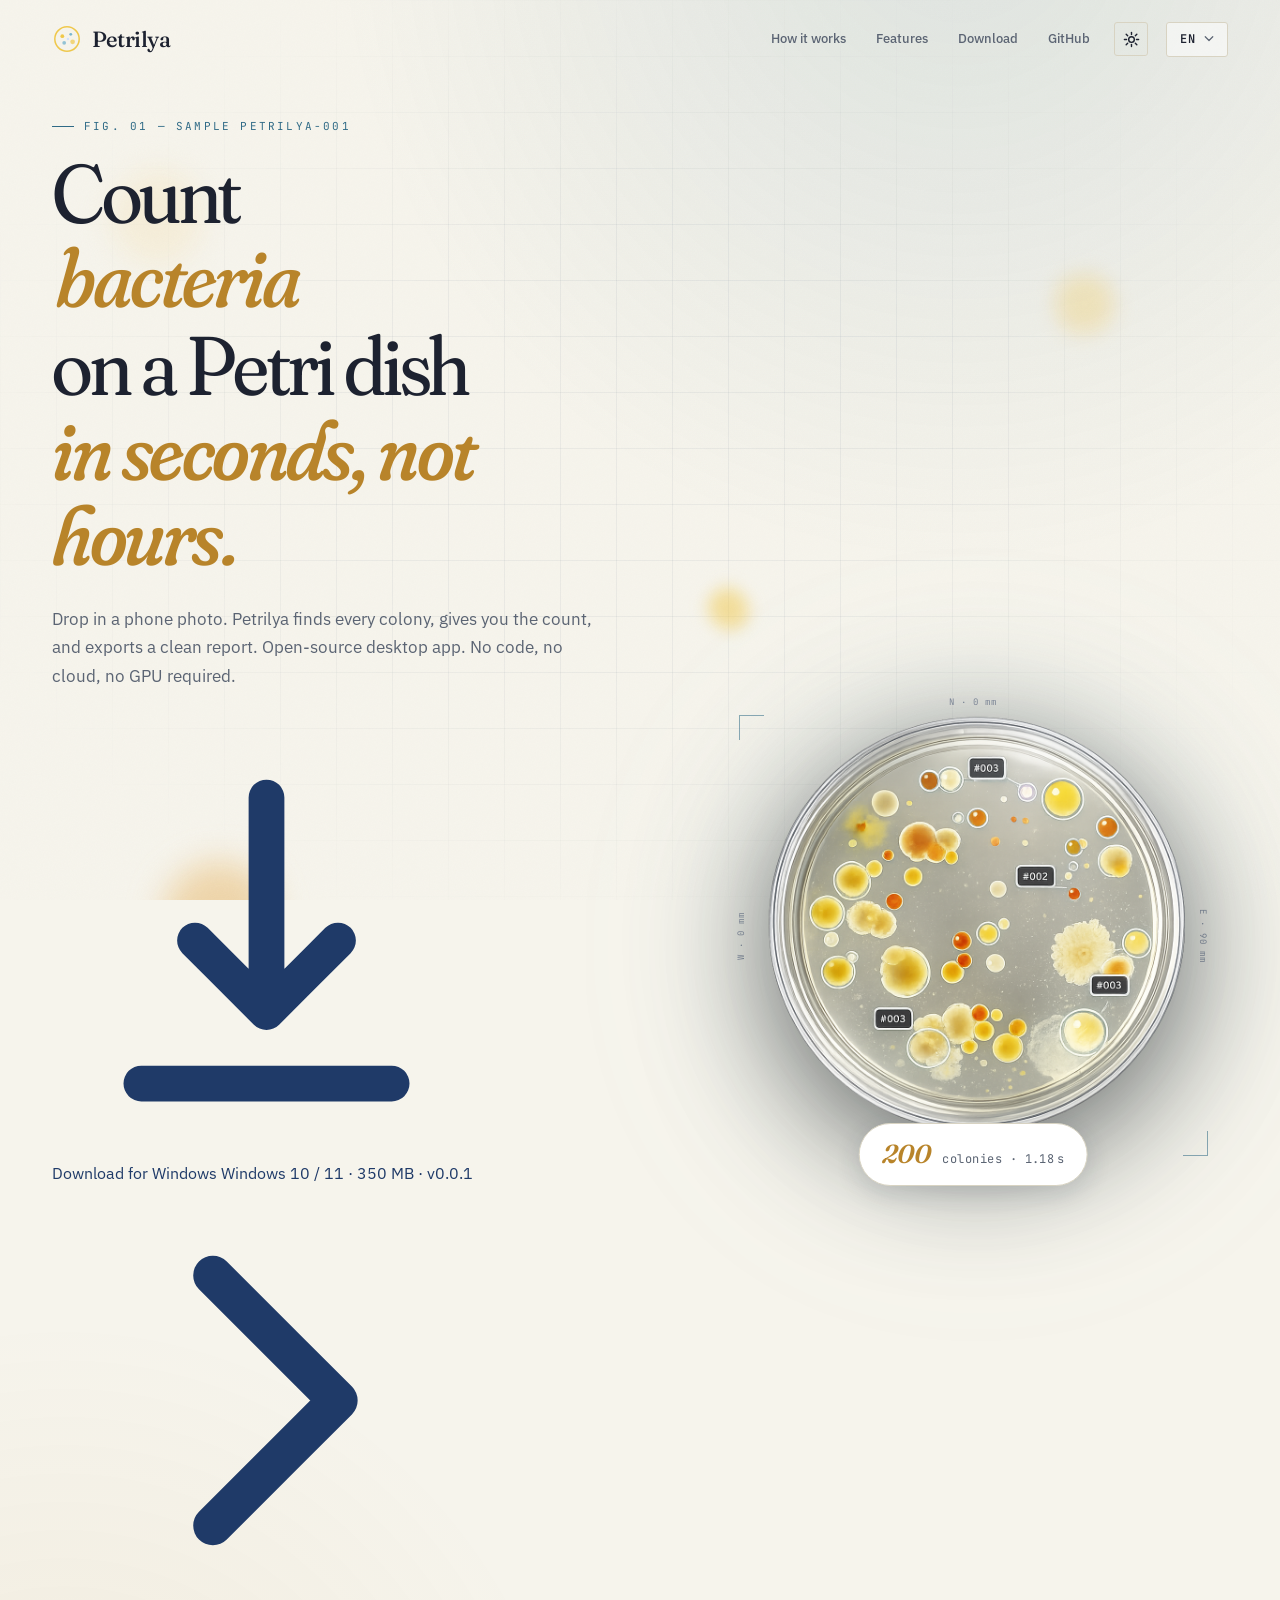
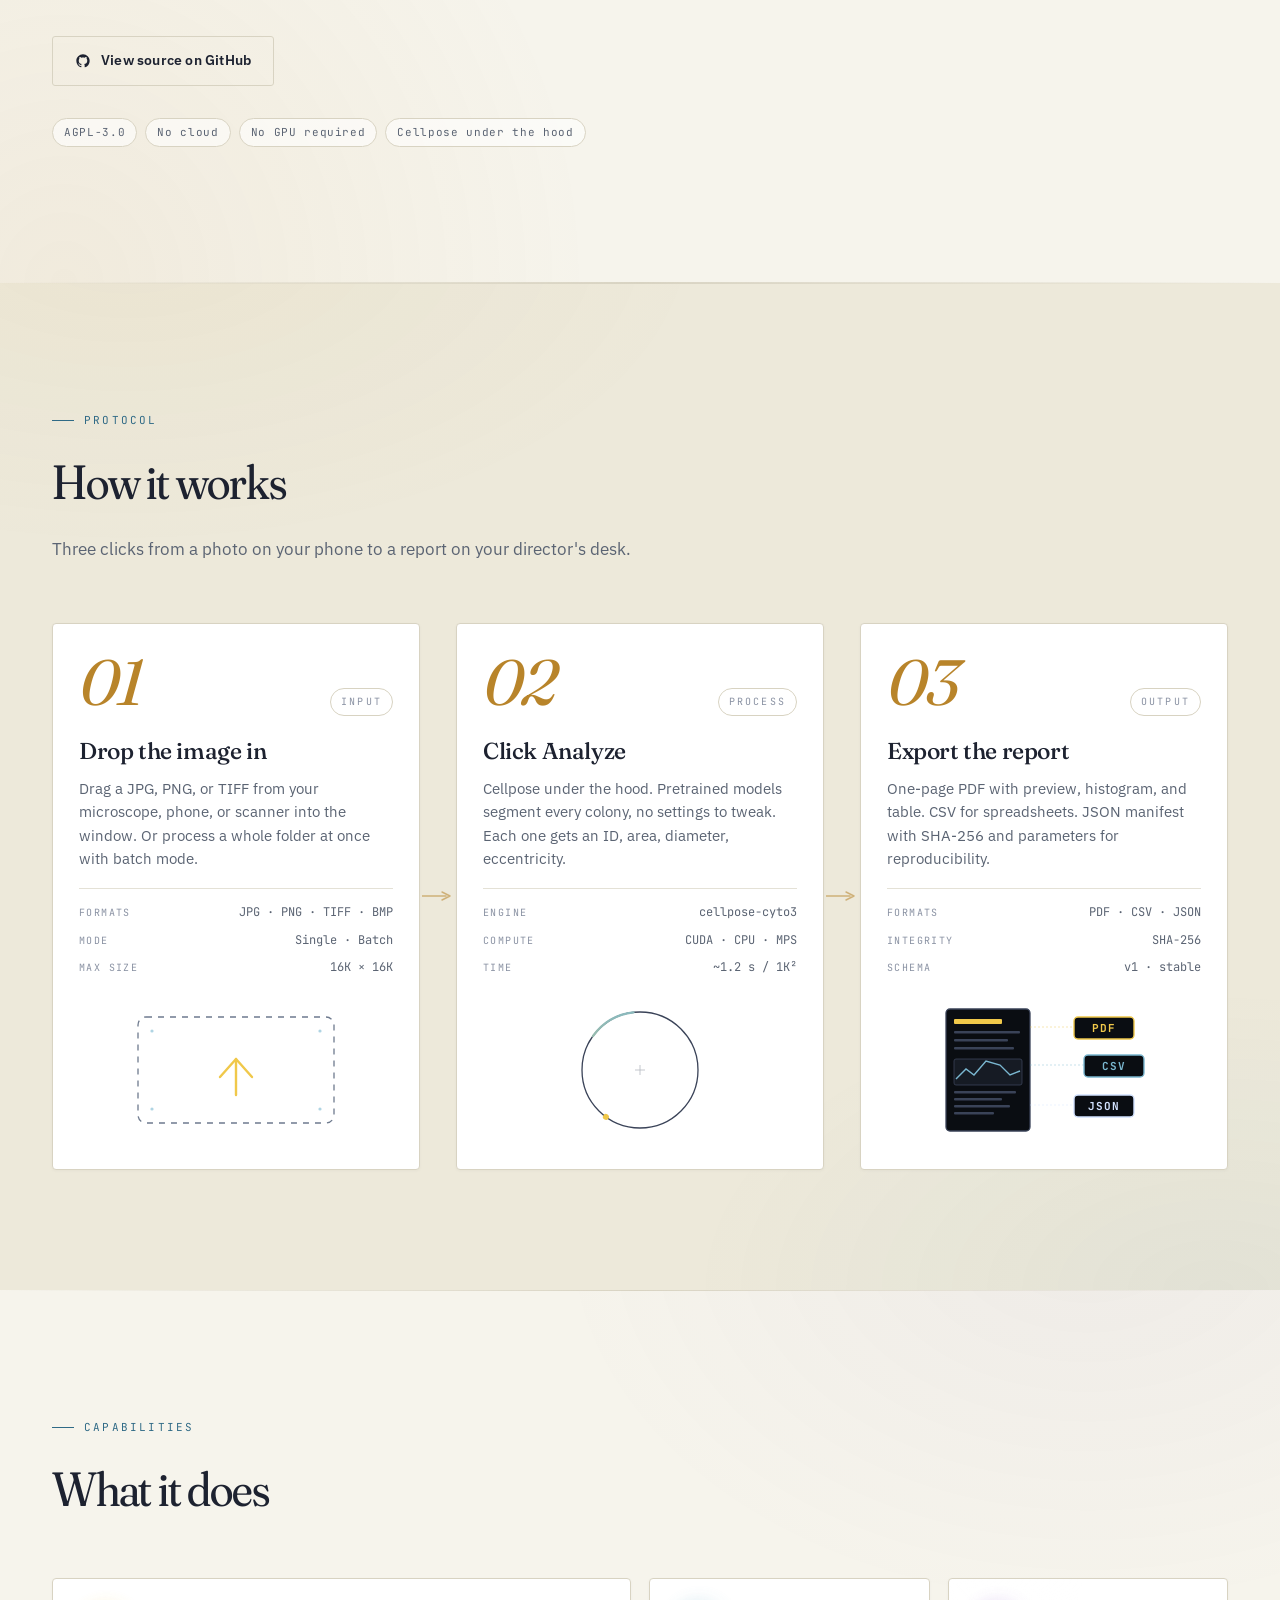
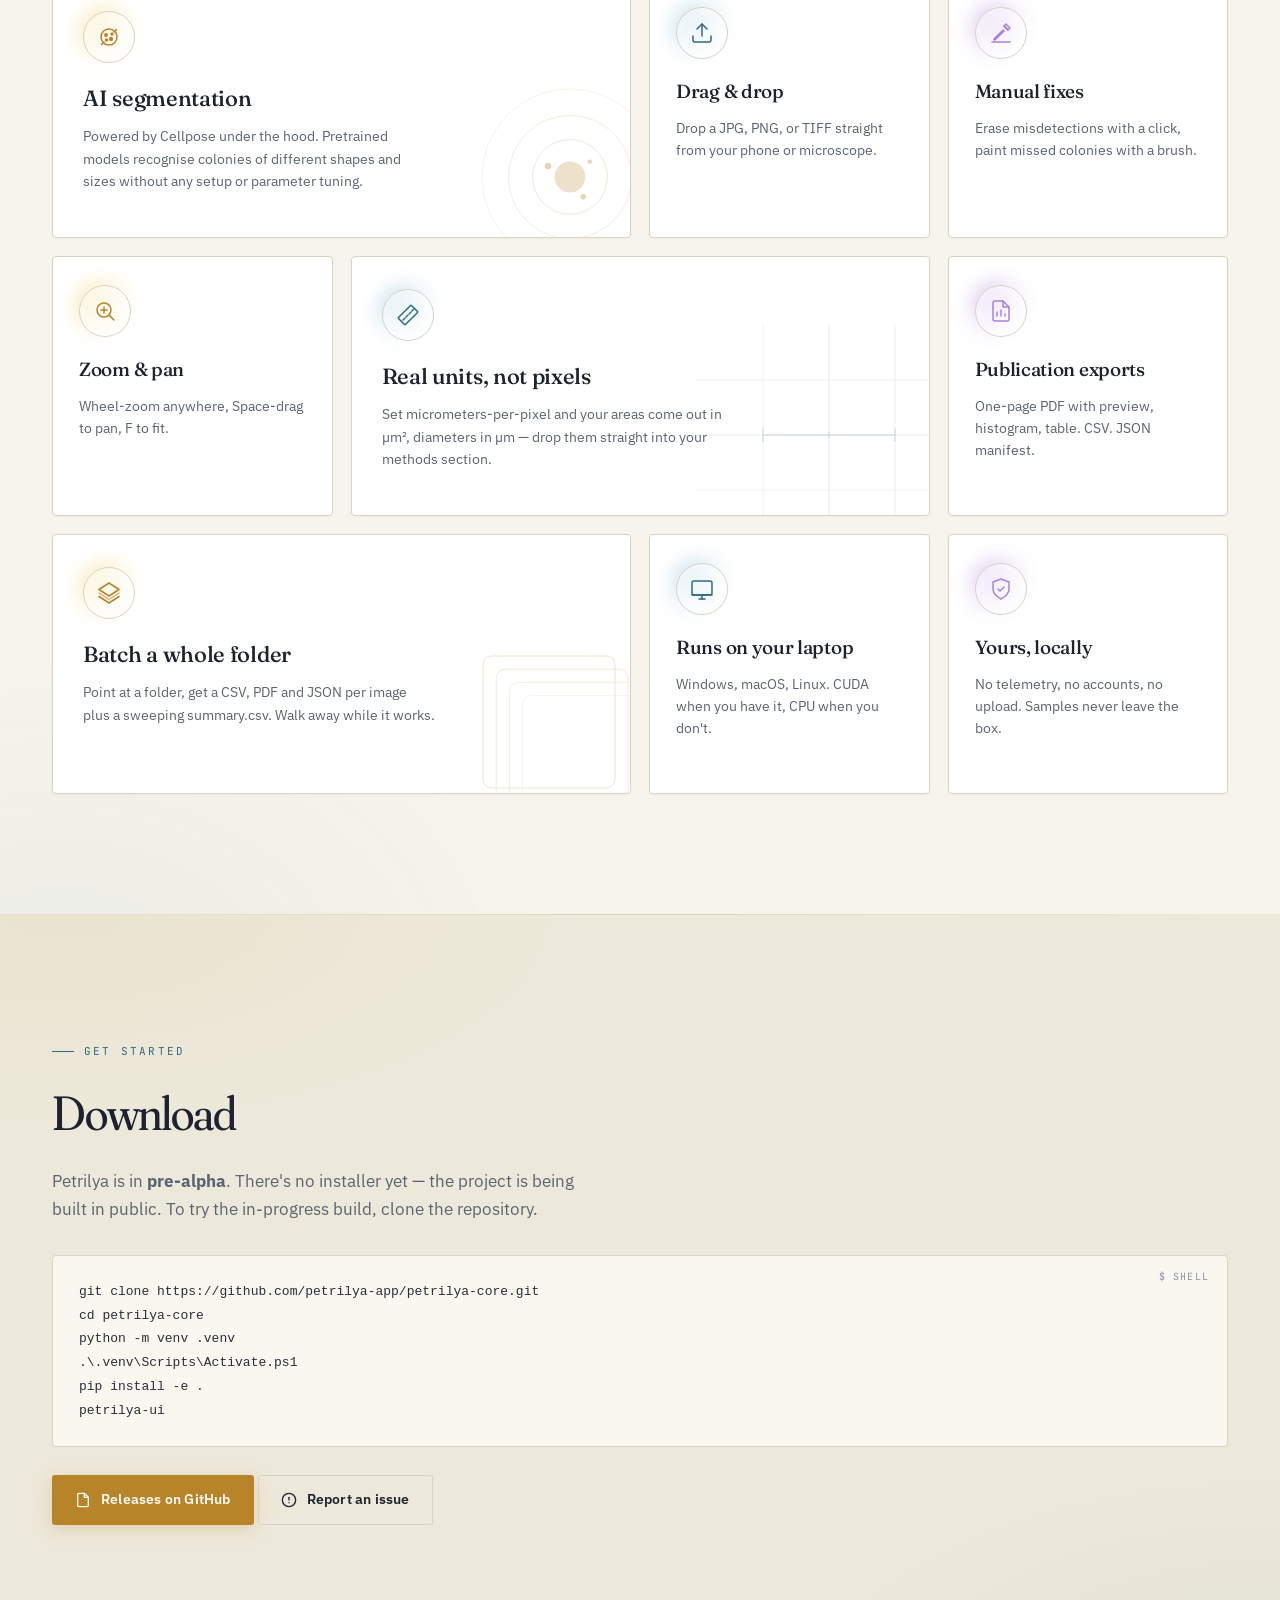
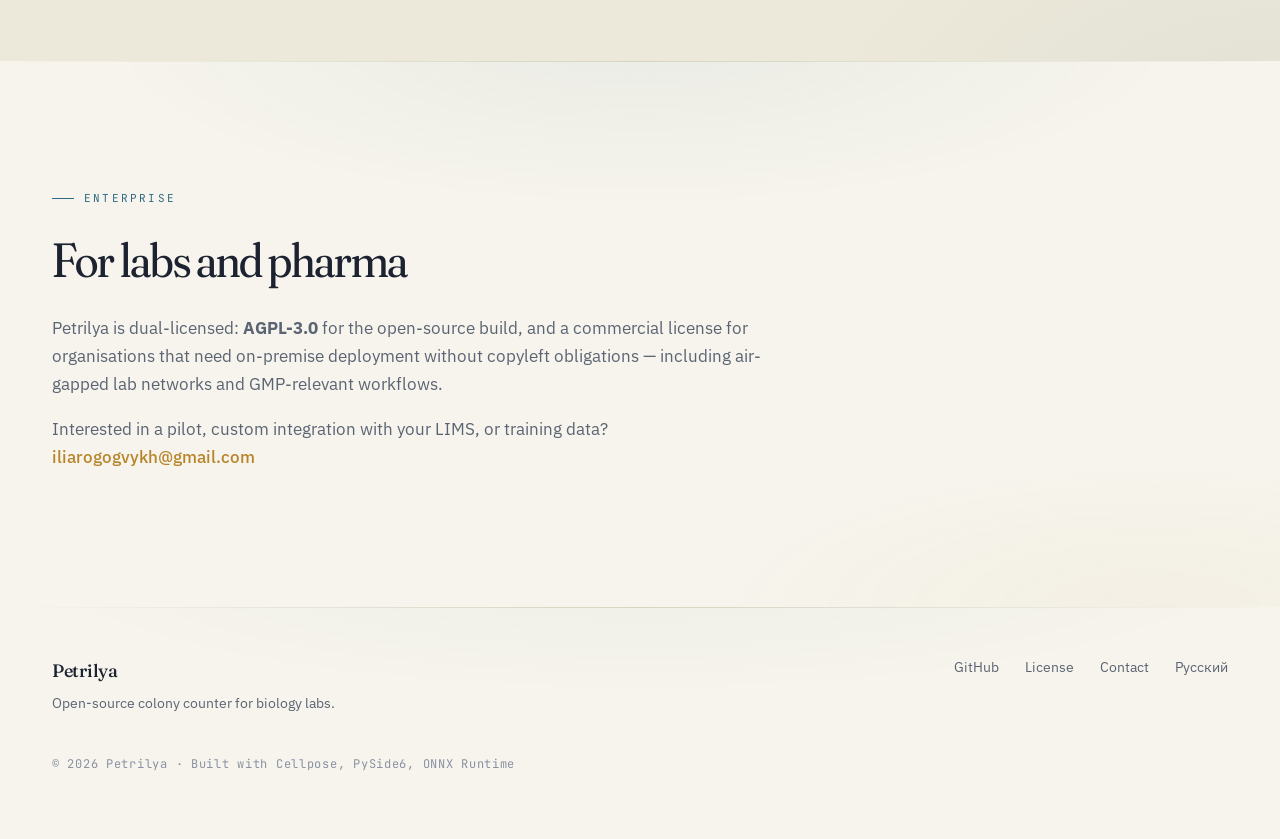
==== commit 3f3523f1: "landing: redesigned Download CTA — gradient pill + click feedback Adapted the two React component pr" ====
--- a/docs/index.html
+++ b/docs/index.html
@@ -102,10 +102,24 @@
         </p>
         <div class="cta-row reveal reveal-4">
           <a href="https://github.com/petrilya-app/petrilya-core/releases/latest/download/petrilya-windows.exe"
-             class="btn btn-primary"
+             class="btn-hero-download"
+             data-hero-download
              title="Petrilya for Windows (.exe, unsigned — Windows SmartScreen may warn on first launch)">
-            <svg class="btn-icon" viewBox="0 0 24 24" fill="none" aria-hidden="true"><path d="M12 4v12m0 0l-4-4m4 4l4-4M5 20h14" stroke="currentColor" stroke-width="2" stroke-linecap="round" stroke-linejoin="round"/></svg>
-            Download for Windows
+            <span class="btn-hd-shine" aria-hidden="true"></span>
+            <span class="btn-hd-icon-wrap" aria-hidden="true">
+              <svg class="btn-hd-icon" viewBox="0 0 24 24" fill="none">
+                <path d="M12 4v12m0 0l-4-4m4 4l4-4M5 20h14" stroke="currentColor" stroke-width="2" stroke-linecap="round" stroke-linejoin="round"/>
+              </svg>
+            </span>
+            <span class="btn-hd-text">
+              <span class="btn-hd-title">Download for Windows</span>
+              <span class="btn-hd-subtitle">Windows 10 / 11 · 350 MB · v0.0.1</span>
+            </span>
+            <span class="btn-hd-arrow" aria-hidden="true">
+              <svg viewBox="0 0 24 24" fill="none">
+                <path d="M9 5l7 7-7 7" stroke="currentColor" stroke-width="2.2" stroke-linecap="round" stroke-linejoin="round"/>
+              </svg>
+            </span>
           </a>
           <a href="https://github.com/petrilya-app/petrilya-core" target="_blank" rel="noopener" class="btn btn-ghost">
             <svg class="btn-icon" viewBox="0 0 24 24" fill="currentColor" aria-hidden="true"><path d="M12 2C6.48 2 2 6.48 2 12c0 4.42 2.87 8.17 6.84 9.5.5.08.66-.23.66-.5v-1.69c-2.77.6-3.36-1.34-3.36-1.34-.46-1.16-1.11-1.47-1.11-1.47-.91-.62.07-.6.07-.6 1 .07 1.53 1.03 1.53 1.03.87 1.52 2.34 1.07 2.91.83.09-.65.35-1.09.63-1.34-2.22-.25-4.55-1.11-4.55-4.94 0-1.1.39-1.99 1.03-2.69-.1-.25-.45-1.27.1-2.65 0 0 .84-.27 2.75 1.02.79-.22 1.65-.33 2.5-.33.85 0 1.71.11 2.5.33 1.91-1.29 2.75-1.02 2.75-1.02.55 1.38.2 2.4.1 2.65.64.7 1.03 1.59 1.03 2.69 0 3.84-2.34 4.69-4.57 4.94.36.31.69.92.69 1.86V21c0 .27.16.59.67.5C19.14 20.16 22 16.42 22 12c0-5.52-4.48-10-10-10z"/></svg>
@@ -572,5 +586,6 @@
 
   <script src="rotator.js" defer></script>
   <script src="blobs.js" defer></script>
+  <script src="download-button.js" defer></script>
 </body>
 </html>
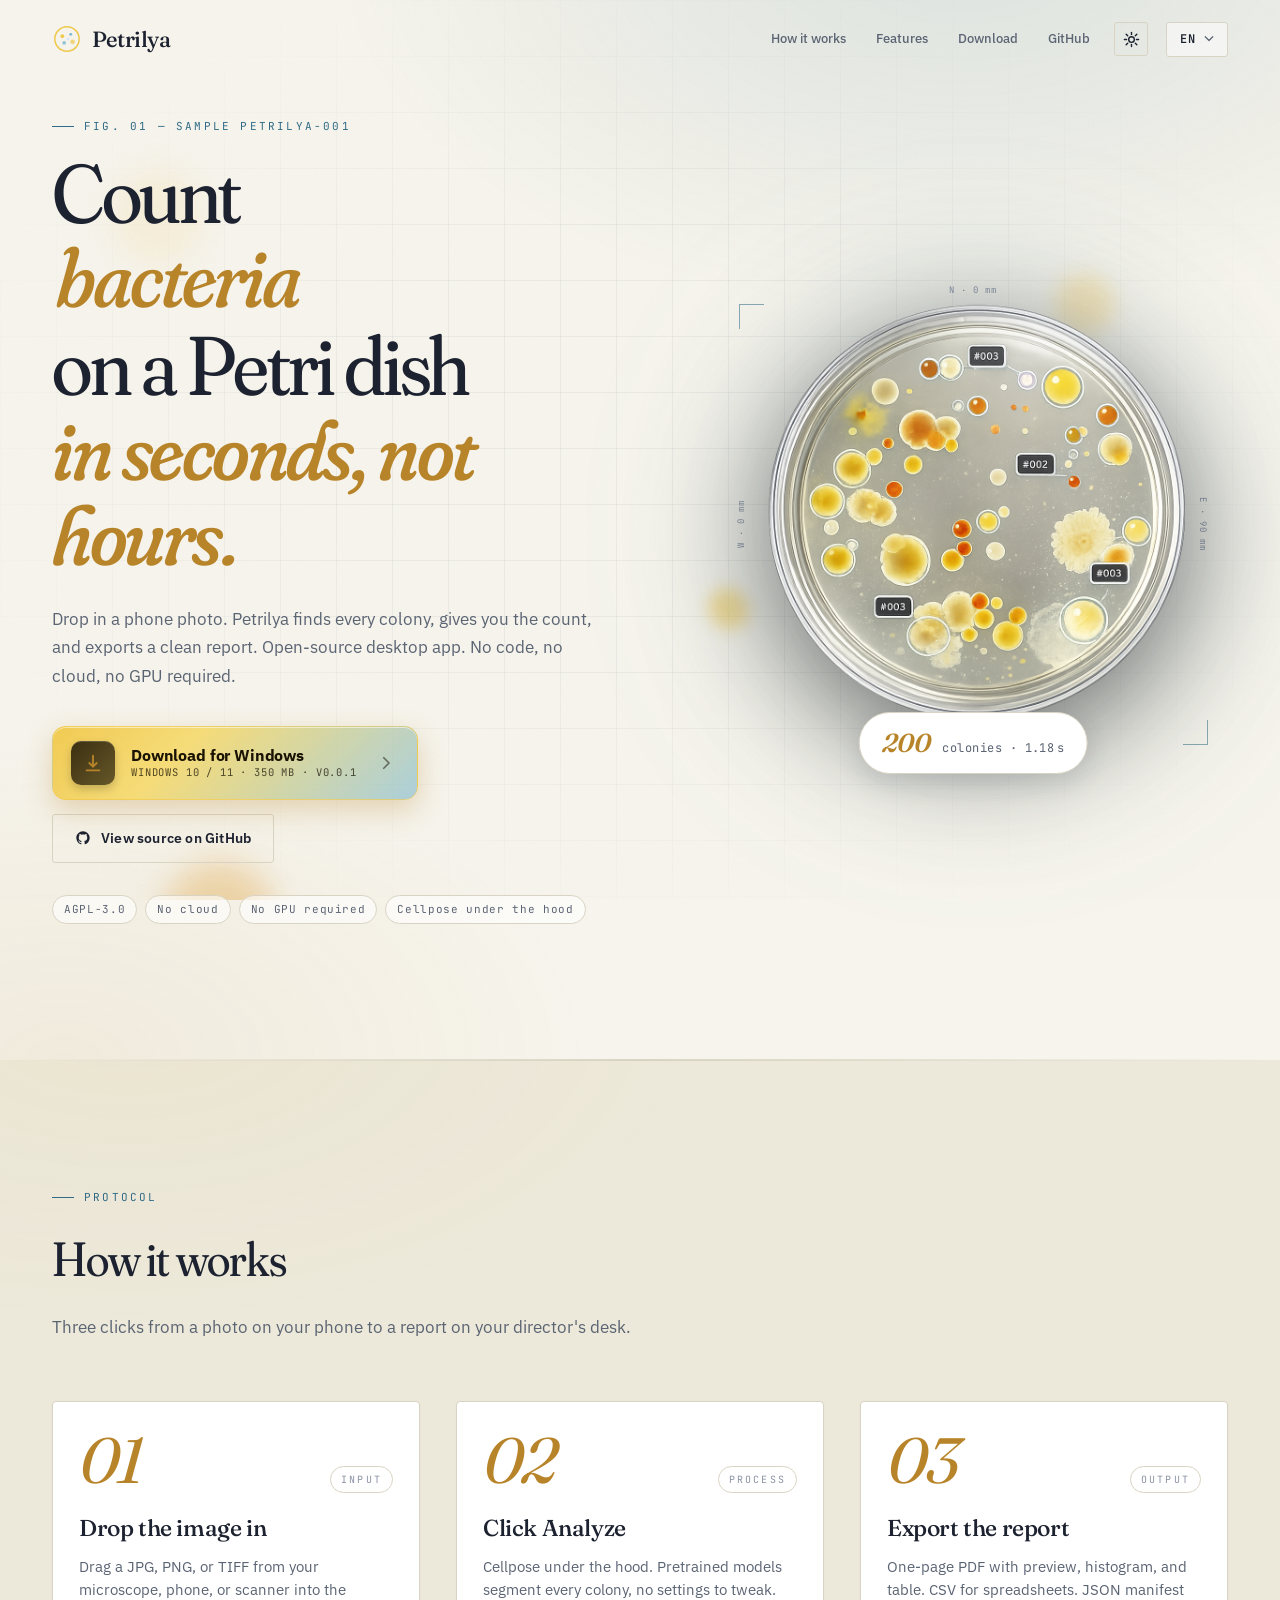
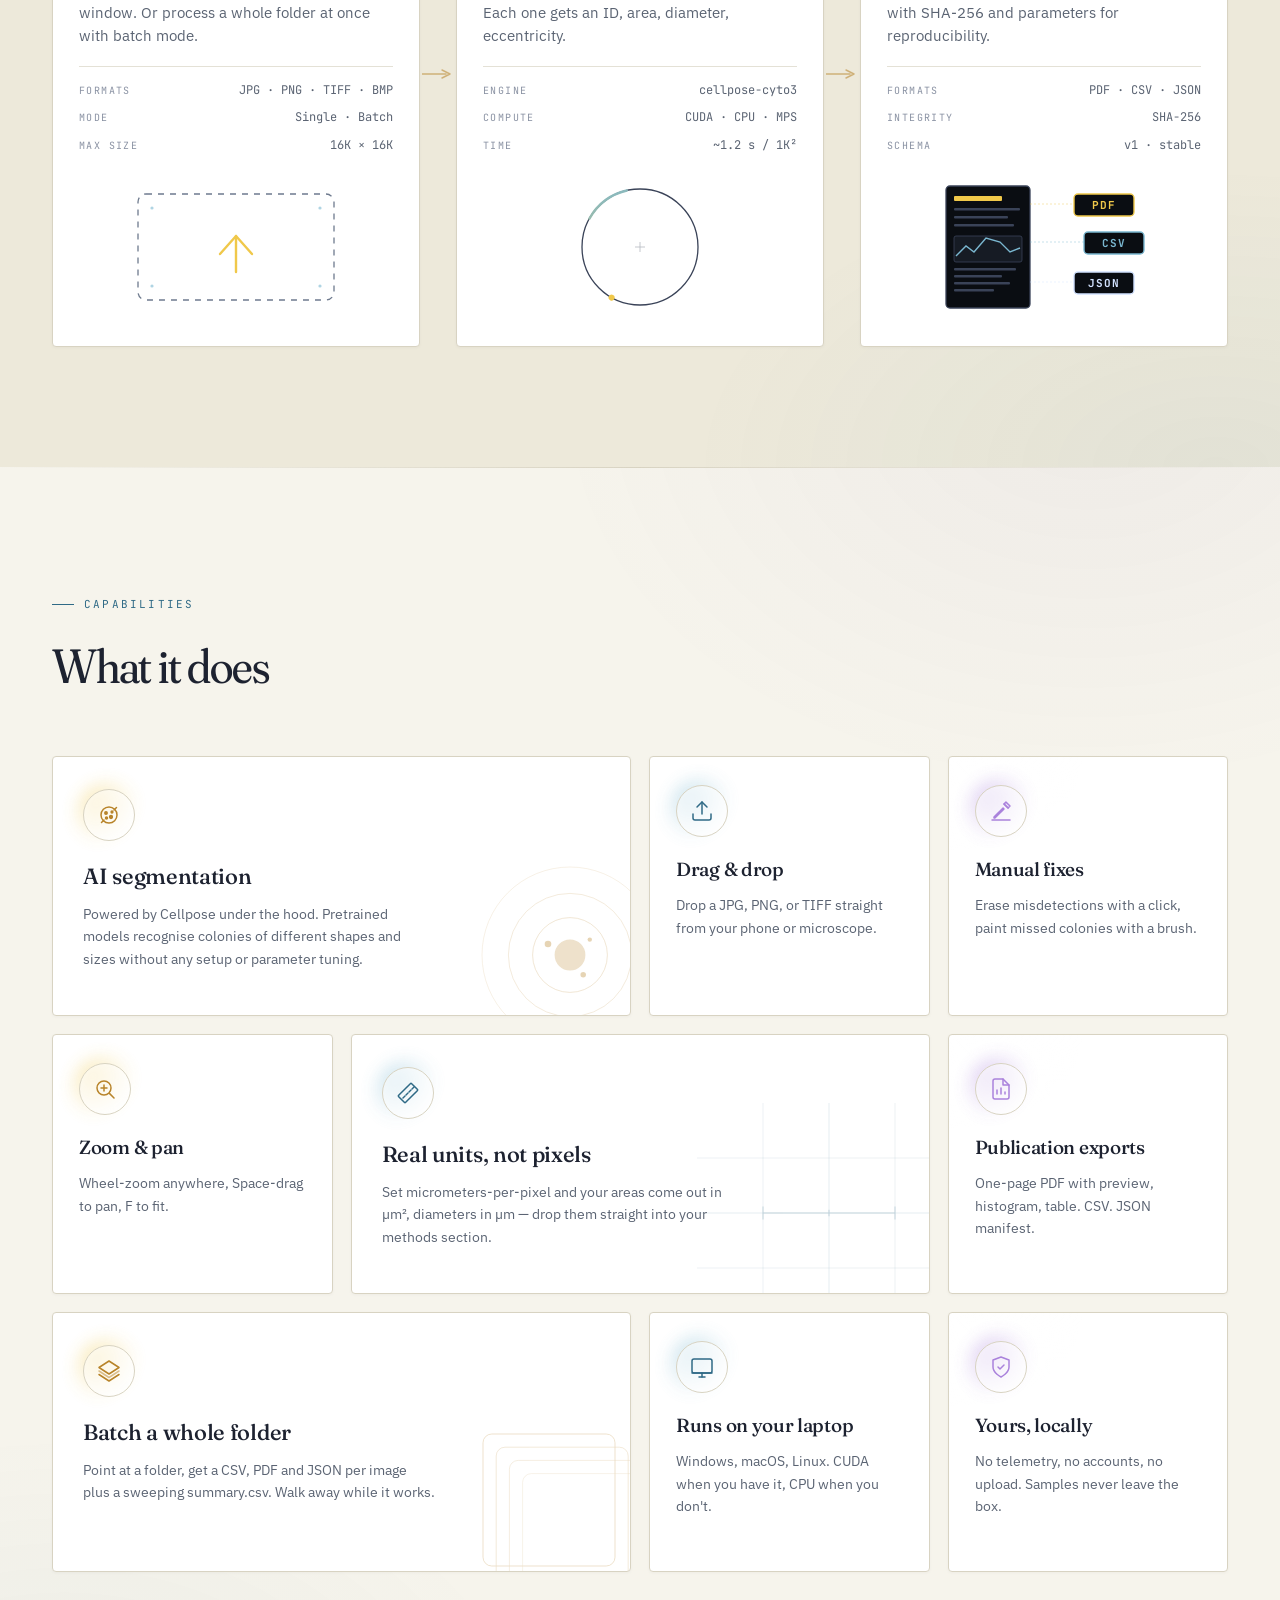
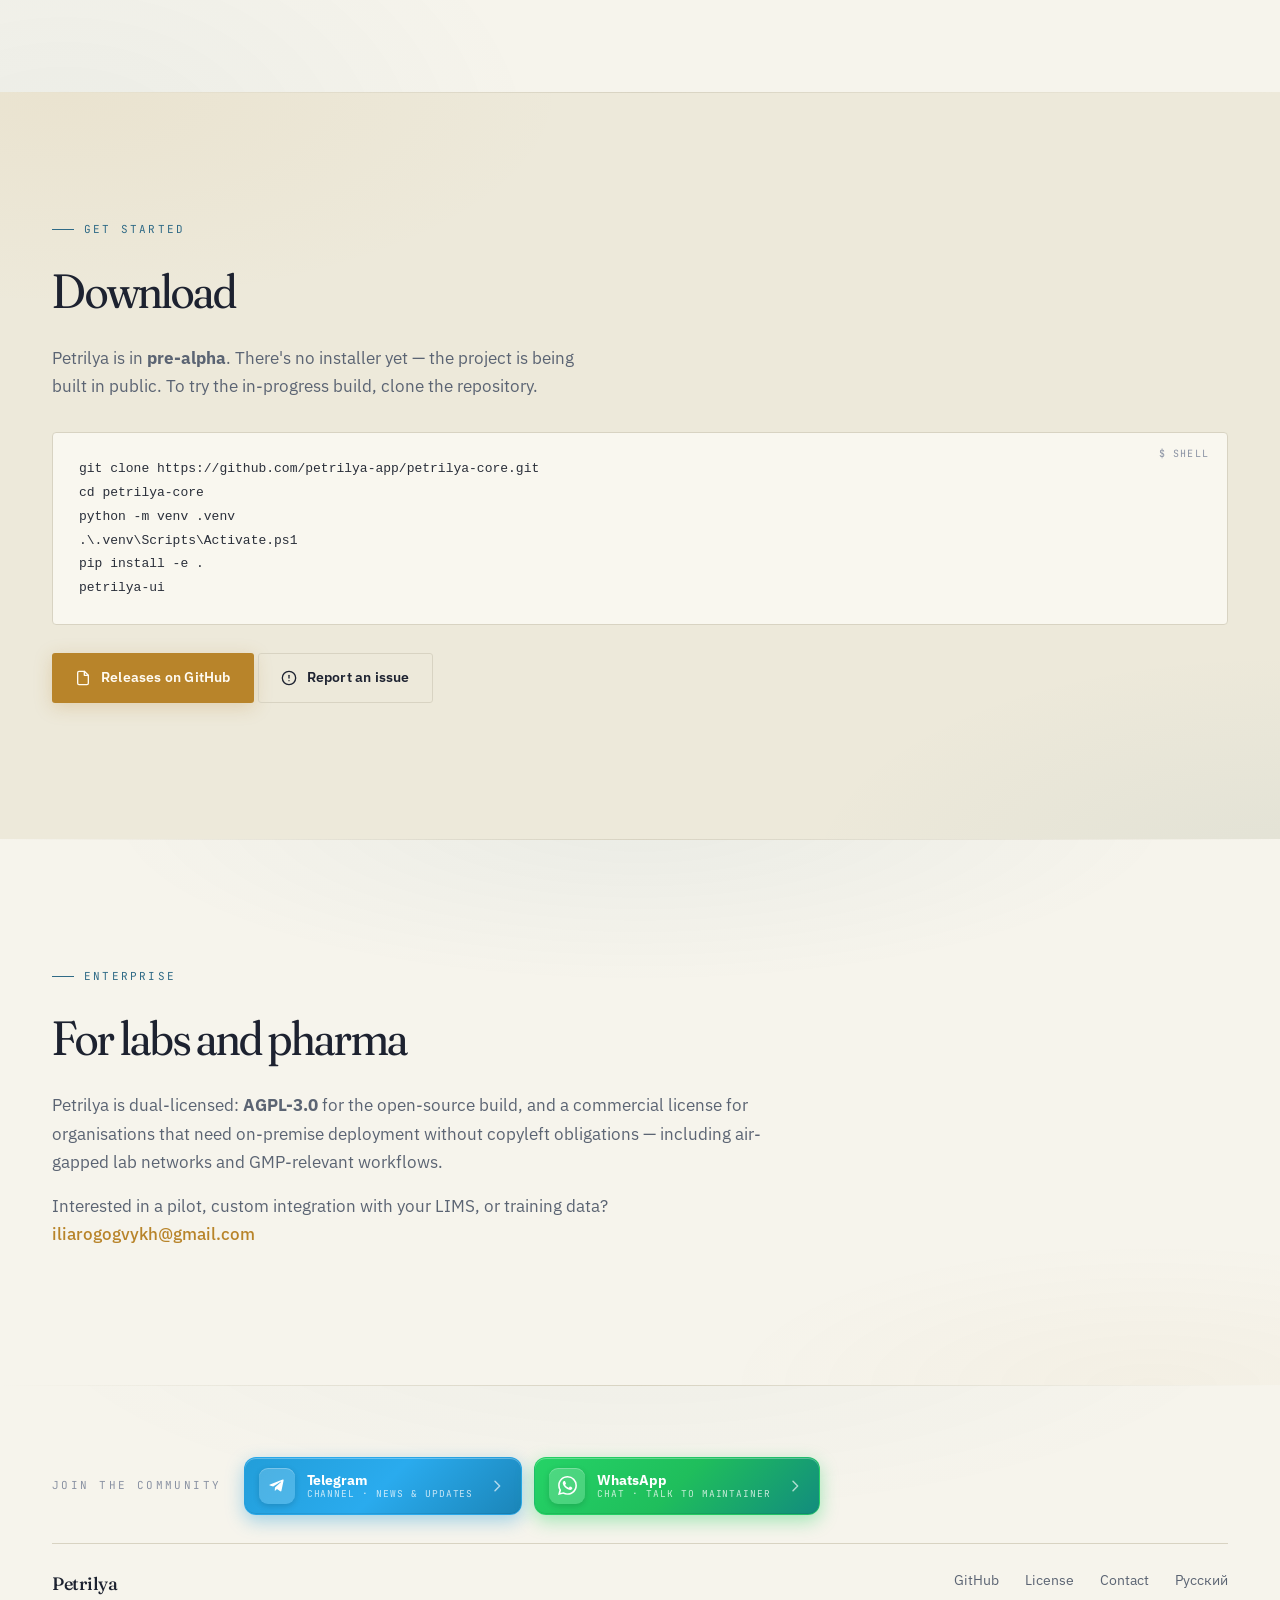
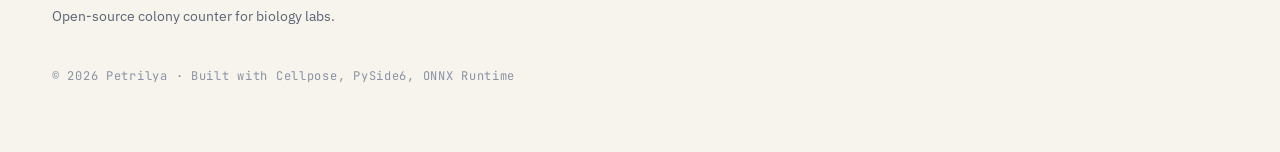
==== commit 5a6c34b0: "landing: Telegram + WhatsApp pills in footer ('Join the community') Same anatomy as the hero Downloa" ====
--- a/docs/index.html
+++ b/docs/index.html
@@ -568,6 +568,53 @@
 
   <footer class="footer">
     <div class="container">
+      <div class="footer-community">
+        <span class="footer-community-label">Join the community</span>
+        <div class="footer-community-buttons">
+          <a class="btn-pill btn-pill--telegram"
+             href="https://t.me/petrilya_app"
+             target="_blank" rel="noopener"
+             title="Telegram channel">
+            <span class="btn-pill-shine" aria-hidden="true"></span>
+            <span class="btn-pill-icon-wrap" aria-hidden="true">
+              <svg class="btn-pill-icon" viewBox="0 0 24 24" fill="currentColor">
+                <path d="M9.78 18.65l.28-4.23 7.68-6.92c.34-.31-.07-.46-.52-.19L7.74 13.3 3.64 12c-.88-.25-.89-.86.2-1.3l15.97-6.16c.73-.33 1.43.18 1.15 1.3l-2.72 12.81c-.19.91-.74 1.13-1.5.71L12.6 16.3l-1.99 1.93c-.23.23-.42.42-.83.42z"/>
+              </svg>
+            </span>
+            <span class="btn-pill-text">
+              <span class="btn-pill-title">Telegram</span>
+              <span class="btn-pill-subtitle">Channel · news &amp; updates</span>
+            </span>
+            <span class="btn-pill-arrow" aria-hidden="true">
+              <svg viewBox="0 0 24 24" fill="none">
+                <path d="M9 5l7 7-7 7" stroke="currentColor" stroke-width="2.2" stroke-linecap="round" stroke-linejoin="round"/>
+              </svg>
+            </span>
+          </a>
+
+          <a class="btn-pill btn-pill--whatsapp"
+             href="https://wa.me/79991234567?text=Hi%2C%20I%27d%20like%20to%20chat%20about%20Petrilya"
+             target="_blank" rel="noopener"
+             title="WhatsApp chat">
+            <span class="btn-pill-shine" aria-hidden="true"></span>
+            <span class="btn-pill-icon-wrap" aria-hidden="true">
+              <svg class="btn-pill-icon" viewBox="0 0 24 24" fill="currentColor">
+                <path d="M17.472 14.382c-.297-.149-1.758-.867-2.03-.967-.273-.099-.471-.148-.67.15-.197.297-.767.966-.94 1.164-.173.199-.347.223-.644.075-.297-.15-1.255-.463-2.39-1.475-.883-.788-1.48-1.761-1.653-2.059-.173-.297-.018-.458.13-.606.134-.133.298-.347.446-.52.149-.174.198-.298.298-.497.099-.198.05-.371-.025-.52-.075-.149-.669-1.612-.916-2.207-.242-.579-.487-.5-.669-.51-.173-.008-.371-.01-.57-.01-.198 0-.52.074-.792.372-.272.297-1.04 1.016-1.04 2.479 0 1.462 1.065 2.875 1.213 3.074.149.198 2.096 3.2 5.077 4.487.709.306 1.262.489 1.694.625.712.227 1.36.195 1.871.118.571-.085 1.758-.719 2.006-1.413.248-.694.248-1.289.173-1.413-.074-.124-.272-.198-.57-.347M12.05 22h-.005c-1.751 0-3.471-.469-4.984-1.354L6.7 20.4l-3.74.982.998-3.648-.235-.374A9.86 9.86 0 012.157 11.9C2.158 6.45 6.59 2.016 12.05 2.016c2.638 0 5.117 1.029 6.984 2.898 1.866 1.869 2.893 4.353 2.893 6.992-.003 5.448-4.435 9.882-9.877 9.882M20.464 3.488A11.819 11.819 0 0012.05 0C5.495 0 .161 5.335.157 11.892c0 2.096.547 4.142 1.588 5.945L.057 24l6.305-1.654a11.882 11.882 0 005.683 1.448h.005c6.554 0 11.89-5.335 11.893-11.893a11.82 11.82 0 00-3.479-8.404"/>
+              </svg>
+            </span>
+            <span class="btn-pill-text">
+              <span class="btn-pill-title">WhatsApp</span>
+              <span class="btn-pill-subtitle">Chat · talk to maintainer</span>
+            </span>
+            <span class="btn-pill-arrow" aria-hidden="true">
+              <svg viewBox="0 0 24 24" fill="none">
+                <path d="M9 5l7 7-7 7" stroke="currentColor" stroke-width="2.2" stroke-linecap="round" stroke-linejoin="round"/>
+              </svg>
+            </span>
+          </a>
+        </div>
+      </div>
+
       <div class="footer-row">
         <div>
           <strong>Petrilya</strong>
--- a/docs/style.css
+++ b/docs/style.css
@@ -419,6 +419,388 @@
 }
 .btn-ghost:hover { border-color: var(--accent-2); color: var(--accent-2); }
 
+/* ==================================================================
+   Hero download CTA — full-size pill with icon plate, title/subtitle,
+   arrow and an animated shine sweep on hover. The 'is-downloading'
+   state is toggled by JS for ~2 s after click to acknowledge the
+   browser-native download.
+   ================================================================== */
+.btn-hero-download {
+  position: relative;
+  display: inline-flex;
+  align-items: center;
+  gap: 16px;
+  padding: 14px 22px 14px 18px;
+  border-radius: 14px;
+  font-family: var(--sans);
+  text-decoration: none;
+  overflow: hidden;
+  isolation: isolate;
+  border: 1.5px solid rgba(240, 200, 74, 0.55);
+  background:
+    linear-gradient(135deg,
+      rgba(240, 200, 74, 0.95) 0%,
+      rgba(245, 215, 100, 0.85) 35%,
+      rgba(122, 183, 208, 0.60) 100%);
+  color: #1a1304;
+  box-shadow:
+    0 8px 24px rgba(240, 200, 74, 0.25),
+    0 1px 0 rgba(255, 255, 255, 0.4) inset,
+    0 -1px 0 rgba(0, 0, 0, 0.05) inset;
+  transition:
+    transform 0.35s cubic-bezier(0.22, 1, 0.36, 1),
+    box-shadow 0.35s cubic-bezier(0.22, 1, 0.36, 1),
+    border-color 0.25s ease;
+  cursor: pointer;
+}
+.btn-hero-download:hover {
+  transform: translateY(-3px) scale(1.01);
+  border-color: rgba(240, 200, 74, 0.85);
+  box-shadow:
+    0 16px 36px rgba(240, 200, 74, 0.35),
+    0 1px 0 rgba(255, 255, 255, 0.55) inset,
+    0 -1px 0 rgba(0, 0, 0, 0.05) inset;
+  text-decoration: none;
+  color: #1a1304;
+}
+.btn-hero-download:active { transform: translateY(0) scale(0.99); }
+
+.btn-hd-shine {
+  position: absolute;
+  inset: 0;
+  z-index: 0;
+  pointer-events: none;
+  background: linear-gradient(
+    105deg,
+    transparent 30%,
+    rgba(255, 255, 255, 0.55) 50%,
+    transparent 70%
+  );
+  transform: translateX(-110%);
+  transition: transform 0.9s cubic-bezier(0.22, 1, 0.36, 1);
+}
+.btn-hero-download:hover .btn-hd-shine { transform: translateX(110%); }
+
+.btn-hero-download::after {
+  content: "";
+  position: absolute;
+  inset: 0;
+  z-index: 0;
+  pointer-events: none;
+  background: radial-gradient(
+    ellipse at 30% 0%,
+    rgba(255, 255, 255, 0.35),
+    transparent 60%
+  );
+  opacity: 0;
+  transition: opacity 0.4s ease;
+}
+.btn-hero-download:hover::after { opacity: 1; }
+
+.btn-hd-icon-wrap {
+  position: relative;
+  z-index: 1;
+  width: 44px;
+  height: 44px;
+  flex-shrink: 0;
+  display: inline-flex;
+  align-items: center;
+  justify-content: center;
+  border-radius: 10px;
+  background:
+    linear-gradient(135deg,
+      rgba(26, 19, 4, 0.85),
+      rgba(26, 19, 4, 0.65));
+  box-shadow:
+    0 4px 10px rgba(0, 0, 0, 0.20),
+    0 1px 0 rgba(255, 255, 255, 0.18) inset;
+  transition: transform 0.4s cubic-bezier(0.34, 1.56, 0.64, 1);
+}
+.btn-hero-download:hover .btn-hd-icon-wrap {
+  transform: rotate(-6deg) scale(1.05);
+}
+.btn-hd-icon {
+  width: 22px;
+  height: 22px;
+  color: var(--accent-2);
+  transition: transform 0.3s ease;
+}
+.btn-hero-download.is-downloading .btn-hd-icon {
+  animation: hd-icon-bounce 1.2s ease-in-out infinite;
+}
+@keyframes hd-icon-bounce {
+  0%, 100% { transform: translateY(0); }
+  50%      { transform: translateY(3px); }
+}
+
+.btn-hd-text {
+  position: relative;
+  z-index: 1;
+  display: inline-flex;
+  flex-direction: column;
+  align-items: flex-start;
+  gap: 1px;
+  line-height: 1.15;
+}
+.btn-hd-title {
+  font-size: 15.5px;
+  font-weight: 700;
+  letter-spacing: -0.15px;
+  color: #1a1304;
+}
+.btn-hd-subtitle {
+  font-family: var(--mono);
+  font-size: 10.5px;
+  letter-spacing: 0.08em;
+  text-transform: uppercase;
+  color: rgba(26, 19, 4, 0.65);
+}
+.btn-hd-subtitle[lang="ru"] { letter-spacing: 0.06em; }
+
+.btn-hd-arrow {
+  position: relative;
+  z-index: 1;
+  display: inline-flex;
+  width: 18px;
+  height: 18px;
+  margin-left: 4px;
+  opacity: 0.55;
+  transition: transform 0.35s cubic-bezier(0.22, 1, 0.36, 1), opacity 0.25s ease;
+}
+.btn-hero-download:hover .btn-hd-arrow {
+  opacity: 1;
+  transform: translateX(4px);
+}
+.btn-hd-arrow svg { width: 100%; height: 100%; color: #1a1304; }
+
+/* === Downloading / done states (JS-toggled) === */
+.btn-hero-download.is-downloading {
+  pointer-events: none;
+  border-color: rgba(122, 183, 208, 0.75);
+  background:
+    linear-gradient(135deg,
+      rgba(180, 215, 230, 0.95) 0%,
+      rgba(220, 200, 130, 0.85) 100%);
+}
+.btn-hero-download.is-downloading .btn-hd-title::after {
+  content: " · starting…";
+  font-weight: 500;
+  color: rgba(26, 19, 4, 0.7);
+}
+.btn-hero-download.is-done {
+  border-color: rgba(111, 191, 161, 0.75);
+  background:
+    linear-gradient(135deg,
+      rgba(180, 230, 200, 0.95) 0%,
+      rgba(140, 200, 165, 0.85) 100%);
+}
+
+html.light .btn-hd-subtitle { color: rgba(26, 19, 4, 0.75); }
+html.light .btn-hero-download {
+  box-shadow:
+    0 10px 28px rgba(184, 132, 42, 0.30),
+    0 1px 0 rgba(255, 255, 255, 0.5) inset;
+}
+html.light .btn-hero-download:hover {
+  box-shadow:
+    0 18px 40px rgba(184, 132, 42, 0.40),
+    0 1px 0 rgba(255, 255, 255, 0.6) inset;
+}
+
+/* ==================================================================
+   Smaller pill — same anatomy as btn-hero-download but for the
+   footer ('Join the community' row). Colour modifiers: telegram
+   (cool blue), whatsapp (green).
+   ================================================================== */
+.btn-pill {
+  --pill-from:    rgba(91, 142, 217, 0.95);
+  --pill-mid:     rgba(110, 180, 220, 0.85);
+  --pill-to:      rgba(91, 142, 217, 0.95);
+  --pill-border:  rgba(91, 142, 217, 0.55);
+  --pill-shadow:  rgba(91, 142, 217, 0.30);
+  --pill-text:    #ffffff;
+  --pill-subtle:  rgba(255, 255, 255, 0.75);
+  --pill-icon-bg: rgba(255, 255, 255, 0.18);
+  --pill-icon-fg: #ffffff;
+
+  position: relative;
+  display: inline-flex;
+  align-items: center;
+  gap: 12px;
+  padding: 10px 16px 10px 14px;
+  border-radius: 12px;
+  font-family: var(--sans);
+  text-decoration: none;
+  overflow: hidden;
+  isolation: isolate;
+  border: 1.5px solid var(--pill-border);
+  background: linear-gradient(135deg, var(--pill-from) 0%, var(--pill-mid) 50%, var(--pill-to) 100%);
+  color: var(--pill-text);
+  box-shadow:
+    0 6px 18px var(--pill-shadow),
+    0 1px 0 rgba(255, 255, 255, 0.30) inset,
+    0 -1px 0 rgba(0, 0, 0, 0.08) inset;
+  transition:
+    transform 0.30s cubic-bezier(0.22, 1, 0.36, 1),
+    box-shadow 0.30s cubic-bezier(0.22, 1, 0.36, 1),
+    border-color 0.25s ease;
+  cursor: pointer;
+  min-width: 220px;
+}
+.btn-pill:hover {
+  transform: translateY(-2px) scale(1.01);
+  border-color: color-mix(in srgb, var(--pill-border), white 12%);
+  box-shadow:
+    0 12px 28px var(--pill-shadow),
+    0 1px 0 rgba(255, 255, 255, 0.40) inset,
+    0 -1px 0 rgba(0, 0, 0, 0.08) inset;
+  color: var(--pill-text);
+  text-decoration: none;
+}
+.btn-pill:active { transform: translateY(0) scale(0.99); }
+
+.btn-pill-shine {
+  position: absolute;
+  inset: 0;
+  z-index: 0;
+  pointer-events: none;
+  background: linear-gradient(
+    105deg,
+    transparent 30%,
+    rgba(255, 255, 255, 0.45) 50%,
+    transparent 70%
+  );
+  transform: translateX(-110%);
+  transition: transform 0.85s cubic-bezier(0.22, 1, 0.36, 1);
+}
+.btn-pill:hover .btn-pill-shine { transform: translateX(110%); }
+
+.btn-pill::after {
+  content: "";
+  position: absolute;
+  inset: 0;
+  z-index: 0;
+  pointer-events: none;
+  background: radial-gradient(
+    ellipse at 30% 0%,
+    rgba(255, 255, 255, 0.30),
+    transparent 65%
+  );
+  opacity: 0;
+  transition: opacity 0.4s ease;
+}
+.btn-pill:hover::after { opacity: 1; }
+
+.btn-pill-icon-wrap {
+  position: relative;
+  z-index: 1;
+  width: 36px;
+  height: 36px;
+  flex-shrink: 0;
+  display: inline-flex;
+  align-items: center;
+  justify-content: center;
+  border-radius: 9px;
+  background: var(--pill-icon-bg);
+  box-shadow:
+    0 2px 6px rgba(0, 0, 0, 0.15),
+    0 1px 0 rgba(255, 255, 255, 0.25) inset;
+  transition: transform 0.4s cubic-bezier(0.34, 1.56, 0.64, 1);
+}
+.btn-pill:hover .btn-pill-icon-wrap {
+  transform: rotate(-5deg) scale(1.05);
+}
+.btn-pill-icon {
+  width: 19px;
+  height: 19px;
+  color: var(--pill-icon-fg);
+}
+
+.btn-pill-text {
+  position: relative;
+  z-index: 1;
+  display: inline-flex;
+  flex-direction: column;
+  align-items: flex-start;
+  gap: 1px;
+  line-height: 1.15;
+}
+.btn-pill-title {
+  font-size: 14px;
+  font-weight: 700;
+  letter-spacing: -0.1px;
+  color: var(--pill-text);
+}
+.btn-pill-subtitle {
+  font-family: var(--mono);
+  font-size: 9.5px;
+  letter-spacing: 0.10em;
+  text-transform: uppercase;
+  color: var(--pill-subtle);
+}
+
+.btn-pill-arrow {
+  position: relative;
+  z-index: 1;
+  display: inline-flex;
+  width: 16px;
+  height: 16px;
+  margin-left: 4px;
+  opacity: 0.65;
+  transition: transform 0.30s cubic-bezier(0.22, 1, 0.36, 1), opacity 0.25s ease;
+}
+.btn-pill:hover .btn-pill-arrow {
+  opacity: 1;
+  transform: translateX(3px);
+}
+.btn-pill-arrow svg { width: 100%; height: 100%; color: var(--pill-text); }
+
+/* === Brand colour variants === */
+.btn-pill--telegram {
+  --pill-from:   #229ED9;
+  --pill-mid:    #2AABEE;
+  --pill-to:     #1B85B8;
+  --pill-border: rgba(42, 171, 238, 0.65);
+  --pill-shadow: rgba(34, 158, 217, 0.40);
+}
+.btn-pill--whatsapp {
+  --pill-from:   #25D366;
+  --pill-mid:    #1FBE5C;
+  --pill-to:     #128C7E;
+  --pill-border: rgba(37, 211, 102, 0.65);
+  --pill-shadow: rgba(37, 211, 102, 0.40);
+}
+
+/* ==================================================================
+   Footer 'Join the community' row
+   ================================================================== */
+.footer-community {
+  display: flex;
+  align-items: center;
+  flex-wrap: wrap;
+  gap: 18px;
+  padding: 22px 0 28px;
+  margin-bottom: 26px;
+  border-bottom: 1px solid var(--border);
+}
+.footer-community-label {
+  font-family: var(--mono);
+  font-size: 11px;
+  letter-spacing: 0.22em;
+  text-transform: uppercase;
+  color: var(--text-mute);
+  margin-right: 4px;
+}
+.footer-community-buttons {
+  display: flex;
+  gap: 12px;
+  flex-wrap: wrap;
+}
+@media (max-width: 560px) {
+  .footer-community { flex-direction: column; align-items: flex-start; gap: 14px; }
+  .btn-pill { min-width: 0; width: 100%; }
+}
+
 .btn .btn-icon { width: 16px; height: 16px; }
 
 .hero-meta {
@@ -459,123 +841,6 @@
   animation: float 9s ease-in-out infinite;
   position: relative;
   z-index: 2;
-}
-
-/* ====== Layered liquid-glass Petri dish hero ========================== */
-.petri-stage {
-  position: relative;
-  width: 100%;
-  max-width: 500px;
-  aspect-ratio: 1 / 1;
-  margin: 0 auto;
-  z-index: 2;
-  animation: float 9s ease-in-out infinite;
-  filter: drop-shadow(0 40px 70px rgba(0, 0, 0, 0.55));
-}
-html.light .petri-stage {
-  filter: drop-shadow(0 30px 50px rgba(40, 50, 70, 0.22));
-}
-
-/* 1. Background bloom — what the glass distorts and tints */
-.petri-bloom {
-  position: absolute;
-  inset: 5%;
-  border-radius: 50%;
-  z-index: 1;
-  background:
-    radial-gradient(circle at 30% 25%, rgba(255, 230, 160, 0.55), transparent 55%),
-    radial-gradient(circle at 70% 80%, rgba(122, 183, 208, 0.35), transparent 55%),
-    radial-gradient(circle at 50% 50%, rgba(240, 200, 74, 0.25), transparent 65%);
-  filter: blur(18px);
-  pointer-events: none;
-}
-html.light .petri-bloom {
-  background:
-    radial-gradient(circle at 30% 25%, rgba(245, 220, 140, 0.50), transparent 55%),
-    radial-gradient(circle at 70% 80%, rgba(80, 140, 180, 0.30), transparent 55%),
-    radial-gradient(circle at 50% 50%, rgba(220, 180, 60, 0.22), transparent 65%);
-}
-
-/* 2. Liquid-glass disc bottom — the glass body itself */
-.petri-glass {
-  position: absolute;
-  inset: 4.5%;
-  border-radius: 50%;
-  z-index: 2;
-  overflow: hidden;
-  background:
-    radial-gradient(ellipse 45% 35% at 28% 18%, rgba(255, 255, 255, 0.55), transparent 60%),
-    radial-gradient(ellipse 35% 28% at 75% 85%, rgba(255, 255, 255, 0.30), transparent 65%),
-    radial-gradient(circle at 50% 60%, rgba(240, 200, 74, 0.10), transparent 70%),
-    rgba(255, 255, 255, 0.06);
-  backdrop-filter: blur(4px) saturate(1.1);
-  -webkit-backdrop-filter: blur(4px) saturate(1.1);
-  box-shadow:
-    0 14px 40px rgba(0, 0, 0, 0.35),
-    0 0 60px rgba(240, 200, 74, 0.10),
-    inset 4px 6px 10px rgba(255, 255, 255, 0.55),
-    inset -3px -4px 10px rgba(255, 255, 255, 0.25),
-    inset 0 0 30px rgba(255, 255, 255, 0.10);
-}
-
-/* Meniscus streak — diagonal light catch on the curved surface */
-.petri-glass::before {
-  content: "";
-  position: absolute;
-  inset: 0;
-  border-radius: 50%;
-  background:
-    linear-gradient(135deg, transparent 35%, rgba(255, 255, 255, 0.28) 45%, transparent 55%);
-  filter: blur(6px);
-  pointer-events: none;
-}
-
-/* SVG-filter liquid distortion — gives the glass that subtly wavy edge */
-.petri-glass::after {
-  content: "";
-  position: absolute;
-  inset: 0;
-  border-radius: 50%;
-  background: rgba(255, 255, 255, 0.02);
-  filter: url(#petri-liquid);
-  pointer-events: none;
-}
-
-/* 3. Colonies — middle layer, sits ON the glass / agar surface */
-.petri-stage .petri-colonies {
-  position: absolute;
-  inset: 9%;
-  width: 82%;
-  height: 82%;
-  z-index: 3;
-  object-fit: contain;
-  pointer-events: none;
-  filter: drop-shadow(0 2px 3px rgba(0, 0, 0, 0.25));
-  max-width: none;
-  animation: none;
-}
-
-/* 4. Rim — top layer with transparent centre */
-.petri-stage .petri-rim {
-  position: absolute;
-  inset: 0;
-  width: 100%;
-  height: 100%;
-  z-index: 4;
-  object-fit: contain;
-  pointer-events: none;
-  filter: drop-shadow(0 4px 8px rgba(0, 0, 0, 0.35));
-  max-width: none;
-  animation: none;
-}
-
-/* The inline <svg> that holds the SVG <filter> definition — hide it */
-.petri-filters {
-  position: absolute;
-  width: 0;
-  height: 0;
-  pointer-events: none;
-  overflow: hidden;
 }
 
 /* === Layered Petri dish hero ============================== */
@@ -1365,7 +1630,6 @@
   }
   .hero-art > img { max-width: 360px; }
   .hero-art .dish-stage { max-width: 360px; }
-  .hero-art .petri-stage { max-width: 360px; }
   .steps {
     grid-template-columns: 1fr;
     gap: 14px;
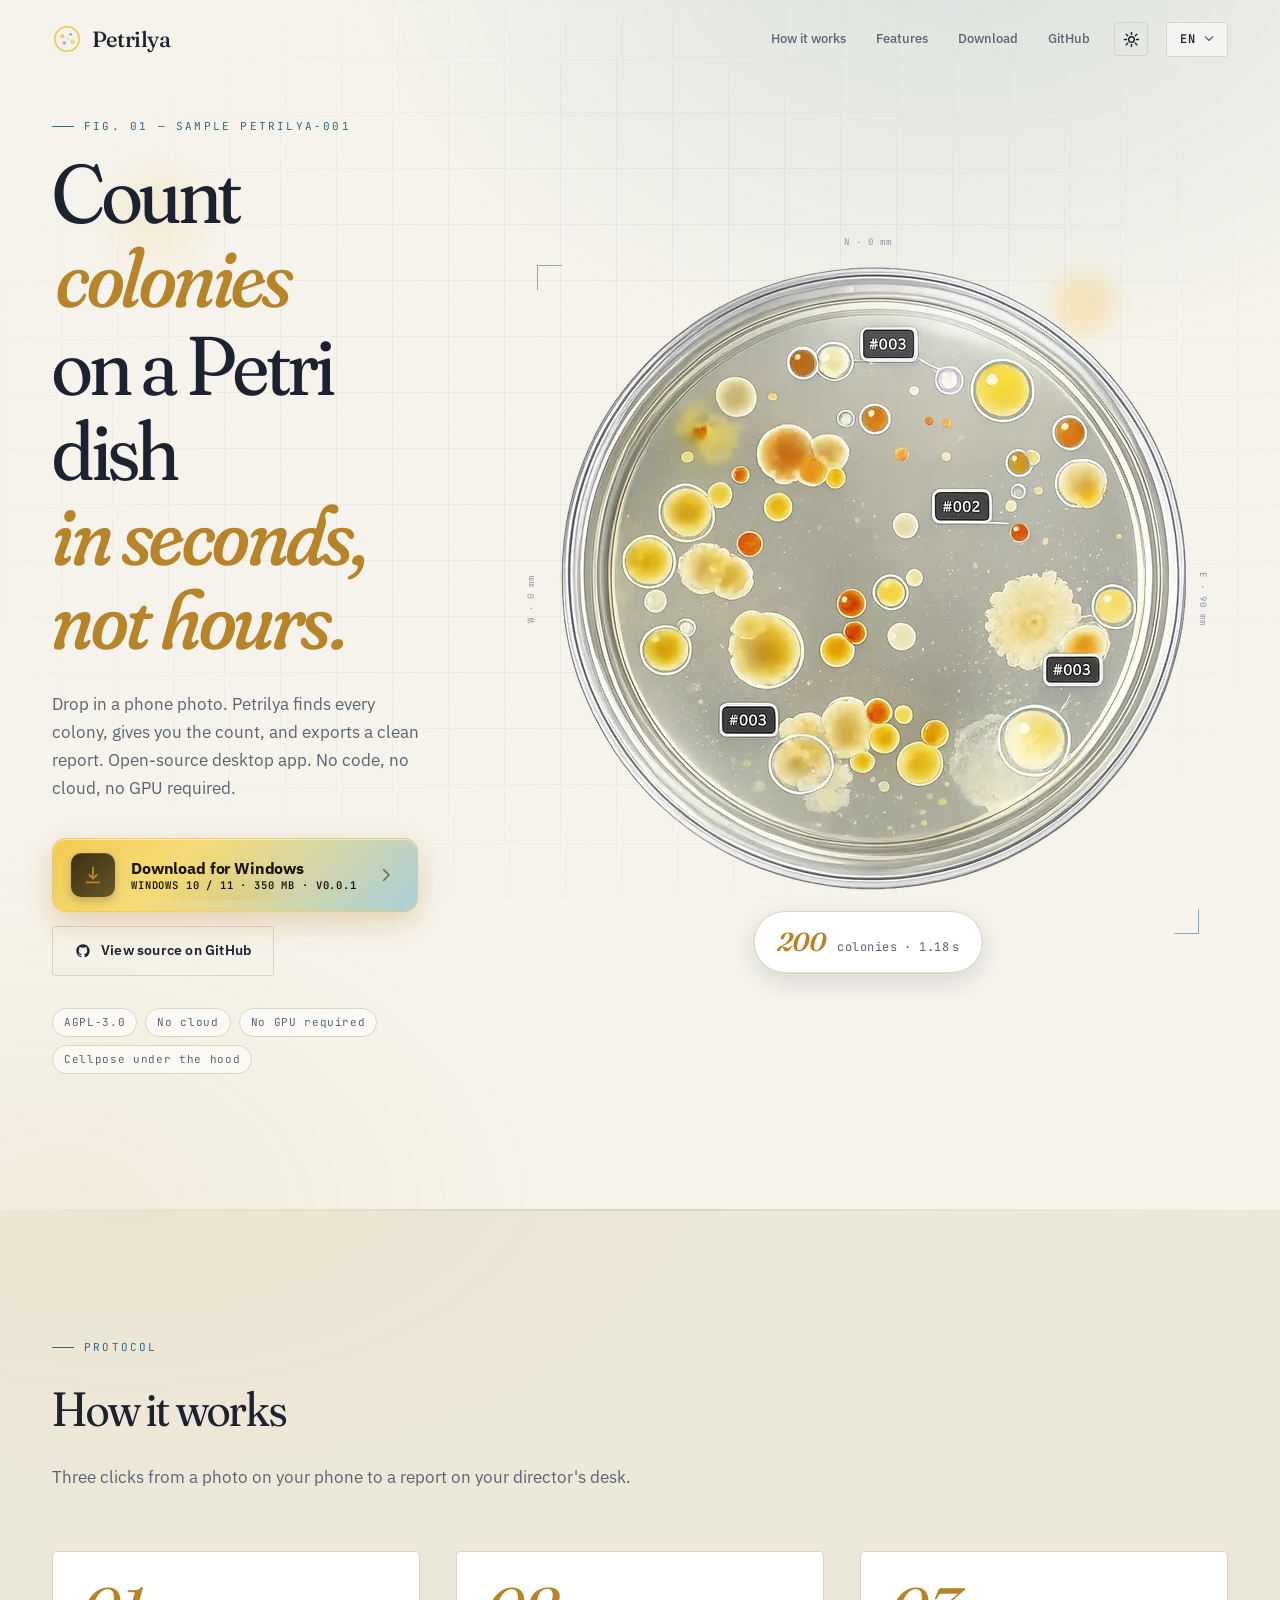
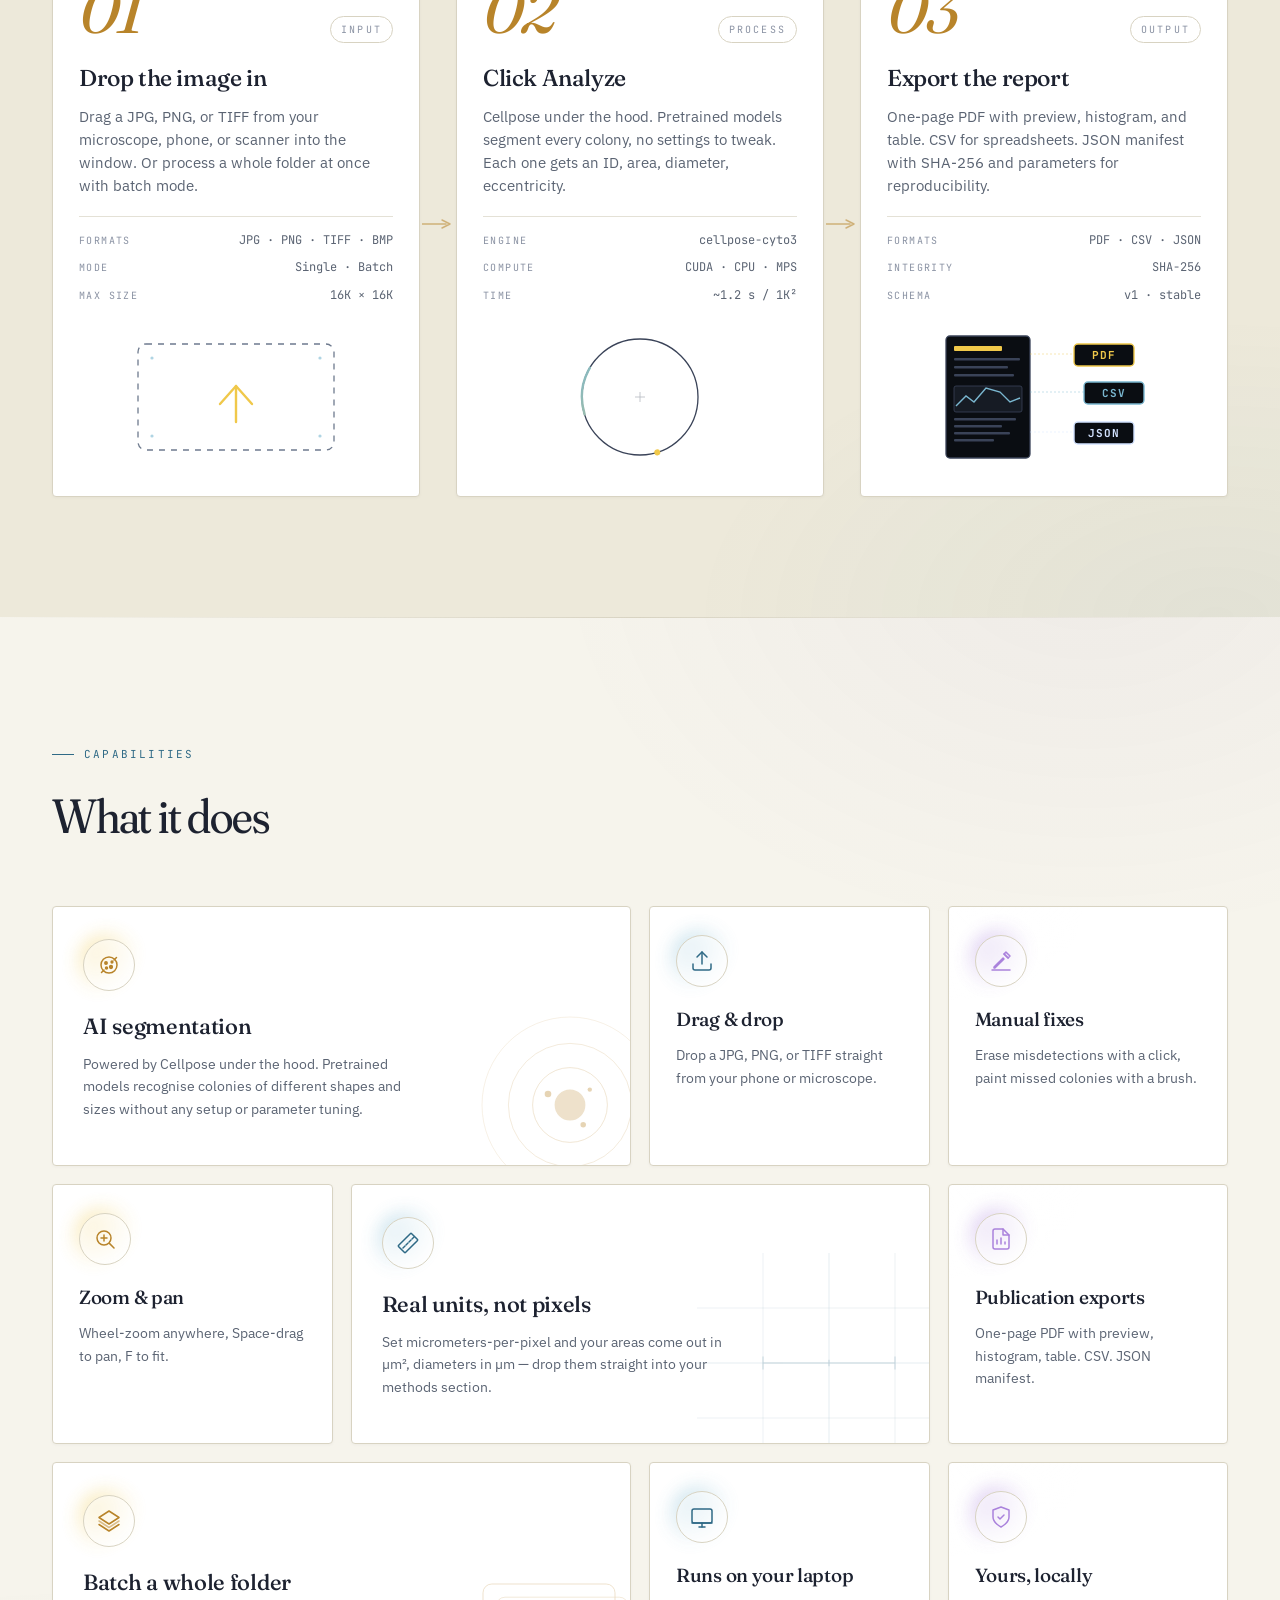
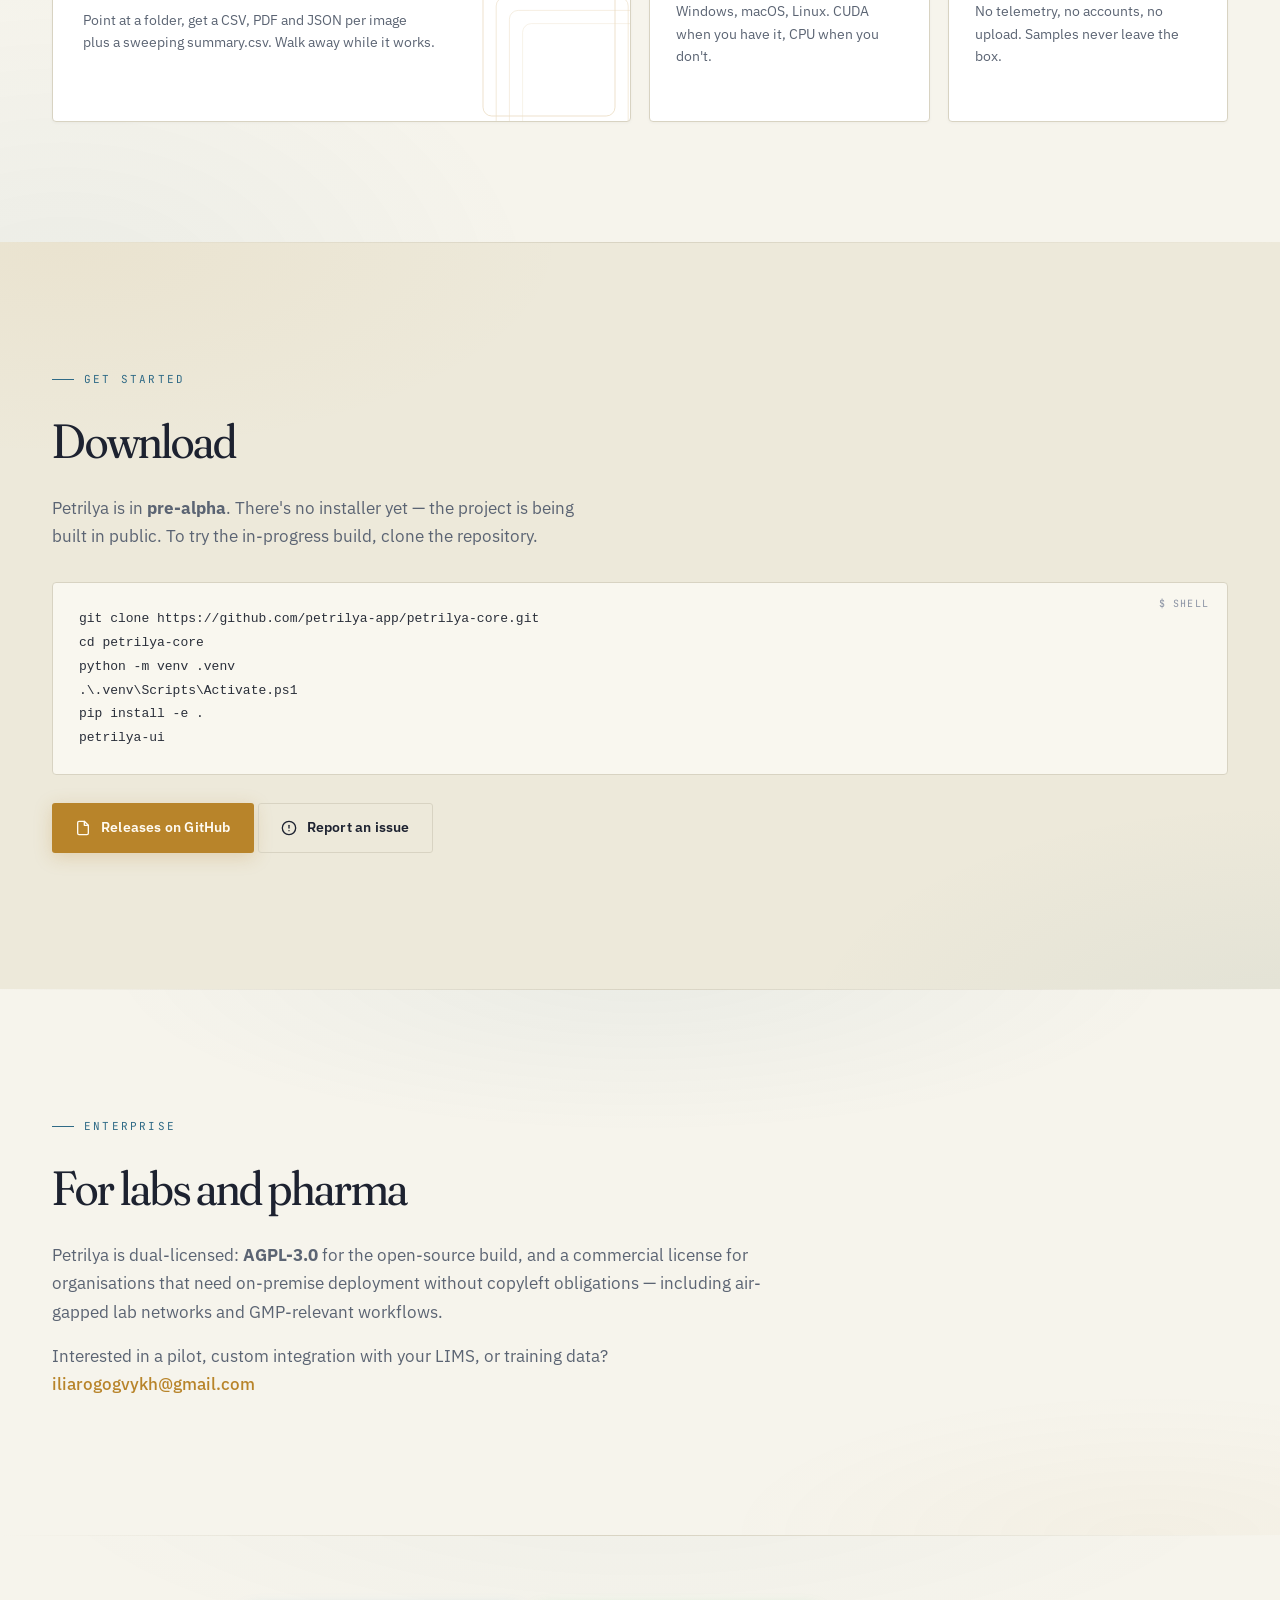
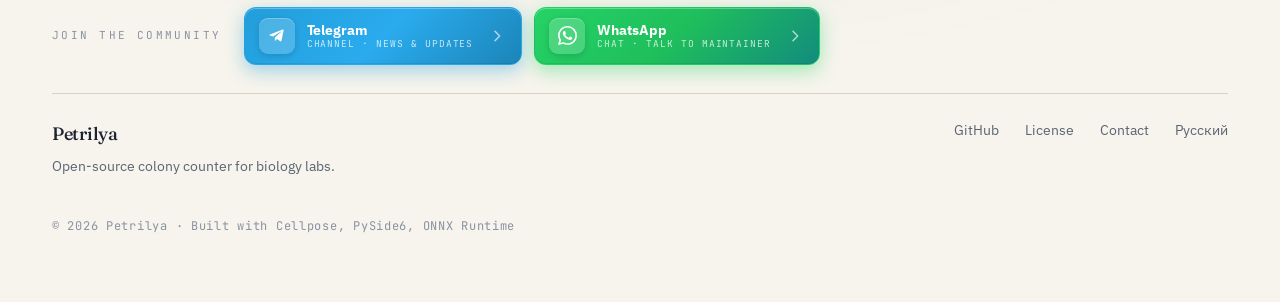
==== commit 2745b9ec: "audit pass 1: engine cache, hero image -94%, SEO, idle pause, AA contrast 5 fixes from the audit, ba" ====
--- a/docs/index.html
+++ b/docs/index.html
@@ -13,7 +13,42 @@
   <meta name="twitter:card" content="summary_large_image" />
   <link rel="alternate" hreflang="en" href="https://petrilya.com/" />
   <link rel="alternate" hreflang="ru" href="https://petrilya.com/ru/" />
+  <link rel="alternate" hreflang="x-default" href="https://petrilya.com/" />
+  <link rel="canonical" href="https://petrilya.com/" />
   <link rel="icon" type="image/svg+xml" href="favicon.svg" />
+  <script type="application/ld+json">
+  {
+    "@context": "https://schema.org",
+    "@type": "SoftwareApplication",
+    "name": "Petrilya",
+    "alternateName": "Petrilya colony counter",
+    "description": "Open-source desktop app that turns a phone photo of a Petri dish into a colony count, with PDF and CSV export.",
+    "applicationCategory": "ScientificApplication",
+    "applicationSubCategory": "Bioimage analysis",
+    "operatingSystem": "Windows 10, Windows 11",
+    "softwareVersion": "0.0.1",
+    "datePublished": "2026-06-06",
+    "softwareRequirements": "Windows 10/11 x64, 8 GB RAM",
+    "url": "https://petrilya.com",
+    "downloadUrl": "https://github.com/petrilya-app/petrilya-core/releases/latest/download/petrilya-windows.exe",
+    "license": "https://www.gnu.org/licenses/agpl-3.0.html",
+    "offers": {
+      "@type": "Offer",
+      "price": "0",
+      "priceCurrency": "USD"
+    },
+    "publisher": {
+      "@type": "Organization",
+      "name": "Petrilya",
+      "url": "https://petrilya.com",
+      "email": "iliarogogvykh@gmail.com"
+    },
+    "sameAs": [
+      "https://github.com/petrilya-app/petrilya-core",
+      "https://pypi.org/project/petrilya/"
+    ]
+  }
+  </script>
   <link rel="preconnect" href="https://fonts.googleapis.com">
   <link rel="preconnect" href="https://fonts.gstatic.com" crossorigin>
   <link href="https://fonts.googleapis.com/css2?family=Fraunces:opsz,wght,SOFT,WONK@9..144,300..700,30..100,0..1&family=IBM+Plex+Sans:wght@400;500;600;700&family=JetBrains+Mono:wght@400;500&display=swap" rel="stylesheet">
@@ -141,7 +176,11 @@
           <span class="tick t-left">W · 0&nbsp;mm</span>
           <span class="tick t-right">E · 90&nbsp;mm</span>
         </div>
-        <img src="hero-dish.png" alt="Petri dish with colored colony detections" />
+        <picture>
+          <source srcset="hero-dish.webp" type="image/webp">
+          <img src="hero-dish.png" alt="Petri dish with colored colony detections"
+               width="720" height="720" decoding="async" fetchpriority="high"/>
+        </picture>
         <div class="hero-art-caption">
           <span class="count">200</span>
           <span class="count-label">colonies&nbsp;·&nbsp;1.18&thinsp;s</span>
@@ -634,5 +673,6 @@
   <script src="rotator.js" defer></script>
   <script src="blobs.js" defer></script>
   <script src="download-button.js" defer></script>
+  <script src="pause-on-hidden.js" defer></script>
 </body>
 </html>
--- a/docs/style.css
+++ b/docs/style.css
@@ -551,9 +551,13 @@
 .btn-hd-subtitle {
   font-family: var(--mono);
   font-size: 10.5px;
+  font-weight: 600;
   letter-spacing: 0.08em;
   text-transform: uppercase;
-  color: rgba(26, 19, 4, 0.65);
+  /* Full opacity for AA contrast on the amber gradient (~9:1, AAA).
+   * The visual hierarchy with the bold 15.5 px title is preserved by
+   * the font-size and weight gap, not by transparency. */
+  color: #1a1304;
 }
 .btn-hd-subtitle[lang="ru"] { letter-spacing: 0.06em; }
 
@@ -595,7 +599,7 @@
       rgba(140, 200, 165, 0.85) 100%);
 }
 
-html.light .btn-hd-subtitle { color: rgba(26, 19, 4, 0.75); }
+/* (Light theme keeps full-opacity #1a1304 — same colour, same AAA contrast.) */
 html.light .btn-hero-download {
   box-shadow:
     0 10px 28px rgba(184, 132, 42, 0.30),
@@ -605,6 +609,25 @@
   box-shadow:
     0 18px 40px rgba(184, 132, 42, 0.40),
     0 1px 0 rgba(255, 255, 255, 0.6) inset;
+}
+
+/* ============================================================
+ * Pause every long-running animation while the tab is hidden.
+ * Set by docs/pause-on-hidden.js via document.visibilitychange.
+ * Targets only known continuous animations to avoid a global
+ * universal selector. ===================================== */
+html.is-hidden .blob-inner,
+html.is-hidden .hero-art img,
+html.is-hidden .hero-art picture > img,
+html.is-hidden .hero-art::before,
+html.is-hidden .hero-art::after,
+html.is-hidden .scan-ring,
+html.is-hidden .drop-frame,
+html.is-hidden .upload-arrow,
+html.is-hidden .detect-pop,
+html.is-hidden .fmt-badge,
+html.is-hidden .step-link::after {
+  animation-play-state: paused !important;
 }
 
 /* ==================================================================
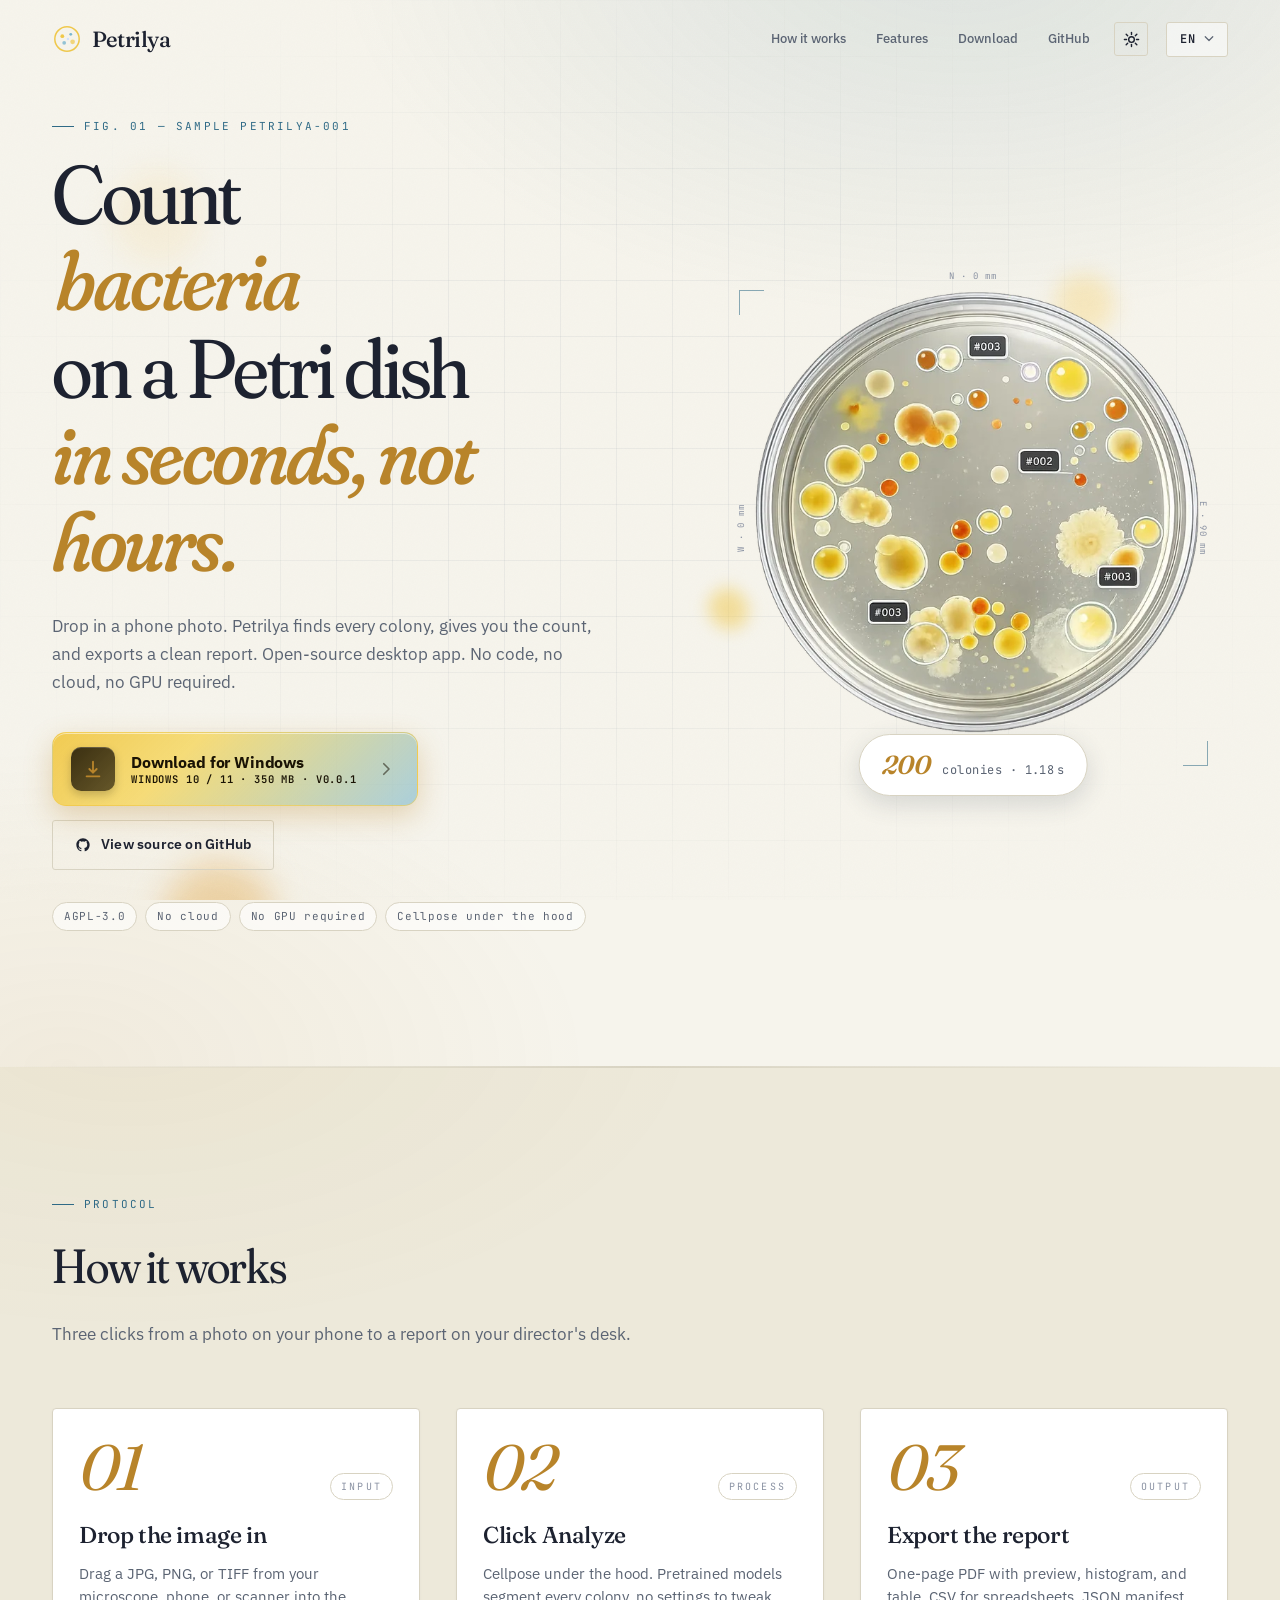
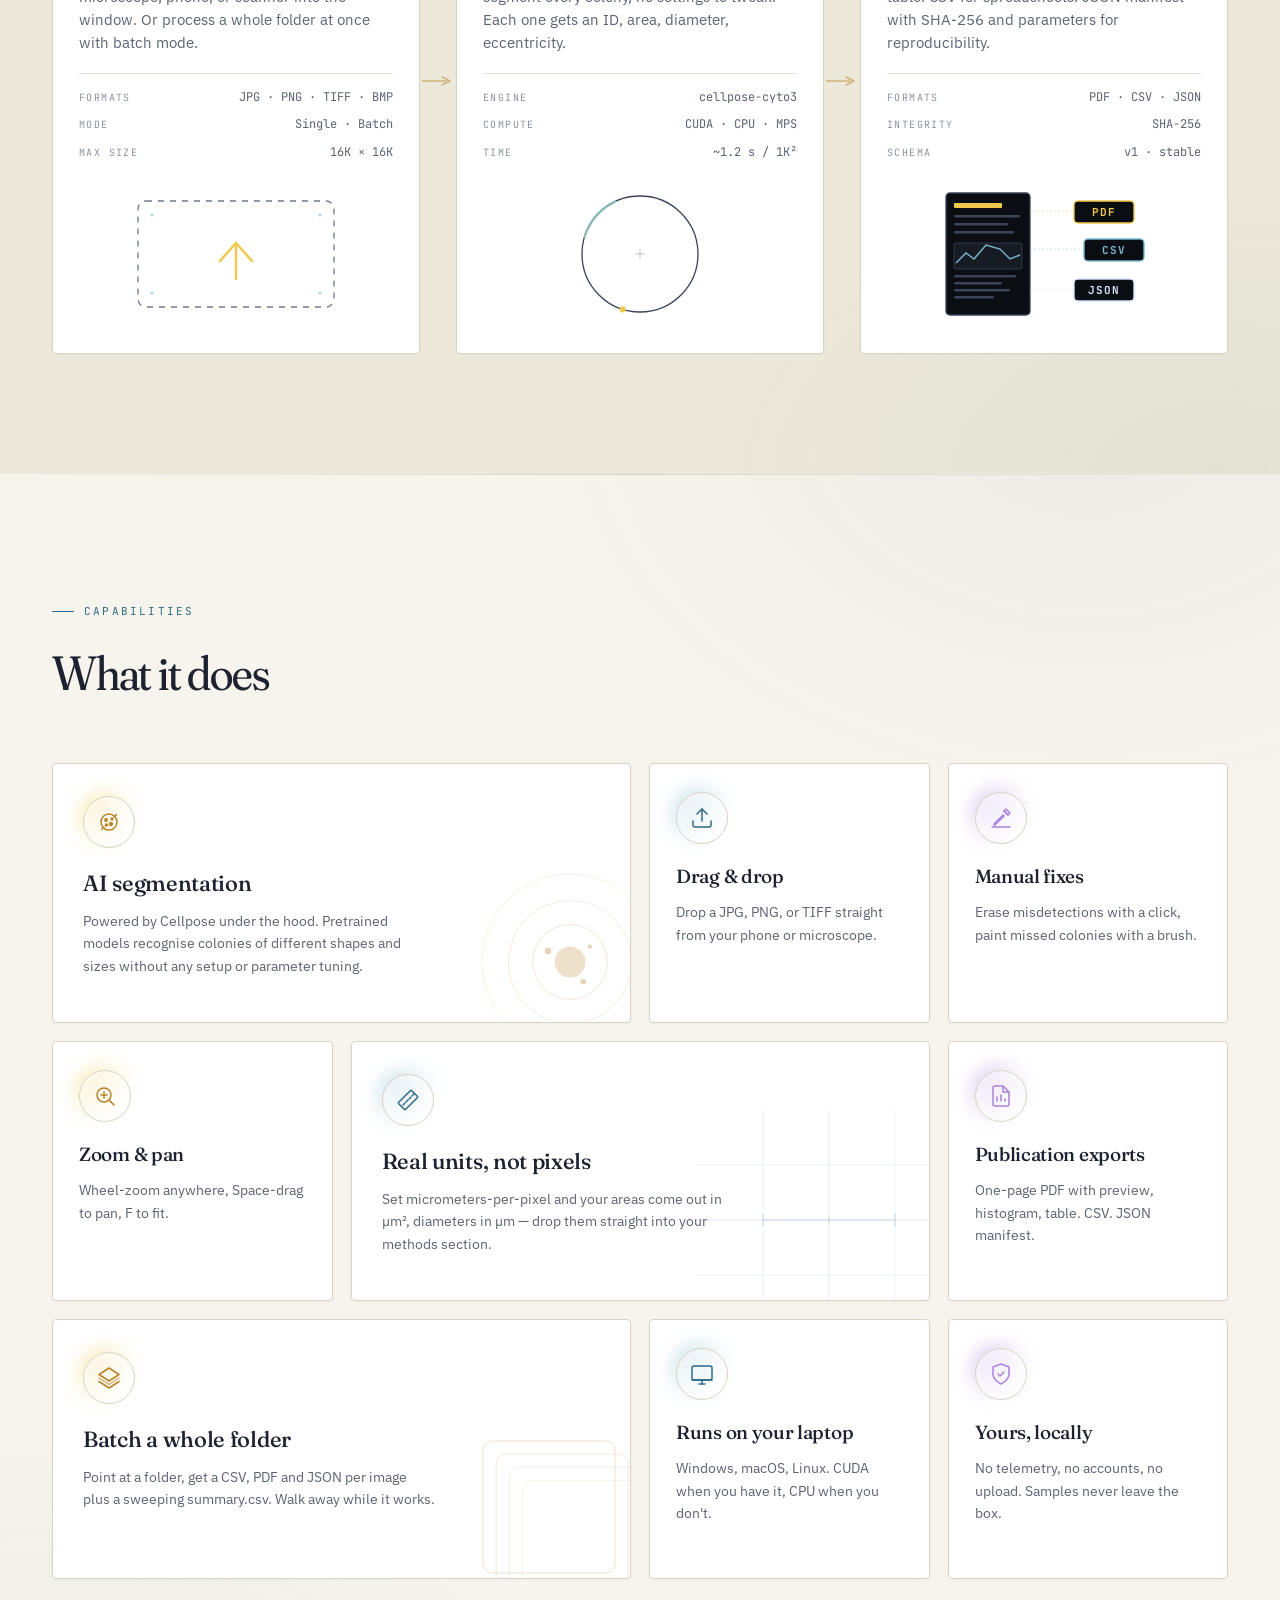
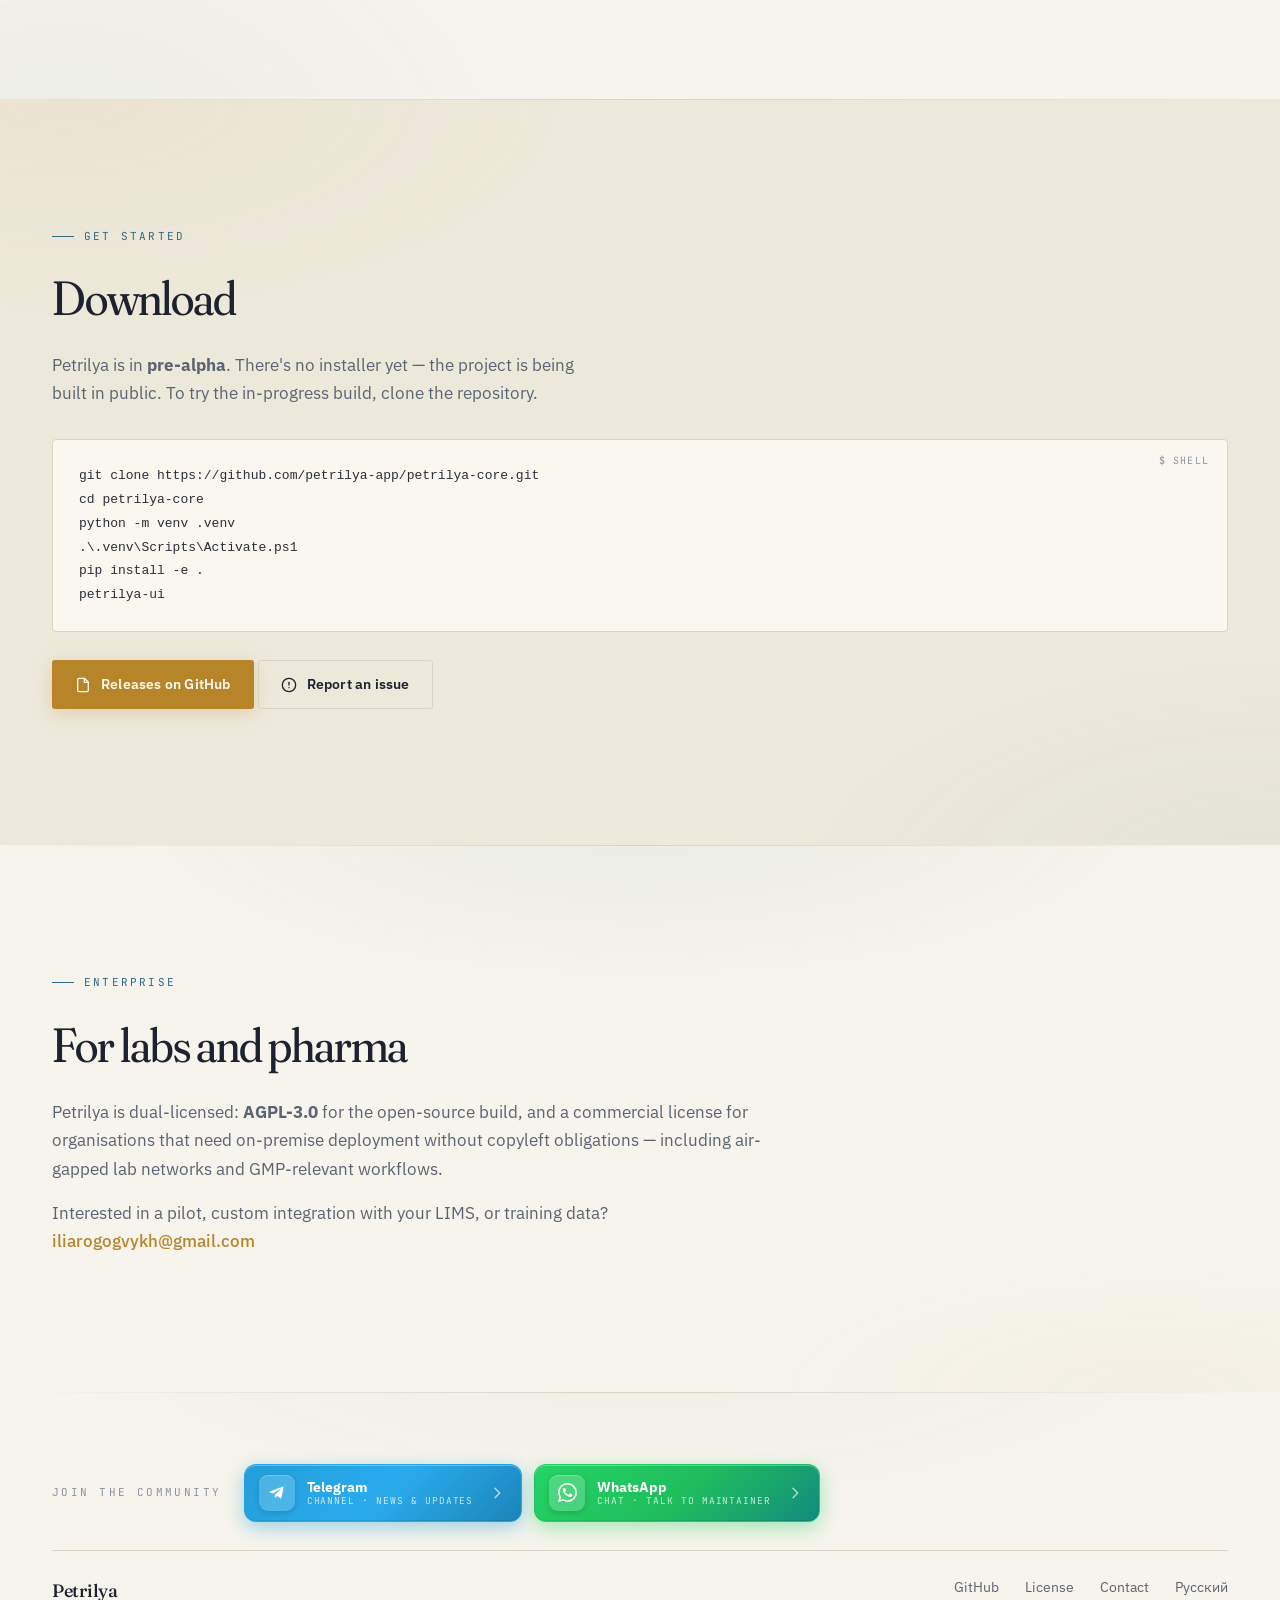
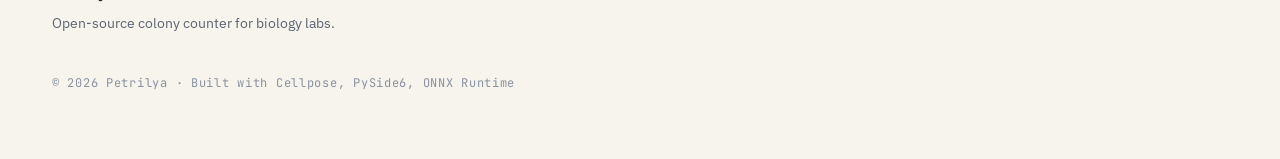
==== commit 2a711dfa: "landing: horizontal swipe carousel for 'How it works' on mobile" ====
--- a/docs/index.html
+++ b/docs/index.html
@@ -674,5 +674,6 @@
   <script src="blobs.js" defer></script>
   <script src="download-button.js" defer></script>
   <script src="pause-on-hidden.js" defer></script>
+  <script src="steps-carousel.js" defer></script>
 </body>
 </html>
--- a/docs/style.css
+++ b/docs/style.css
@@ -58,7 +58,14 @@
   -webkit-font-smoothing: antialiased;
   -moz-osx-font-smoothing: grayscale;
   transition: background-color 0.3s ease, color 0.25s ease;
-}
+  /* prevent any rogue child (long heading, hero art shadow, blob layer)
+     from triggering horizontal scroll on narrow viewports */
+  overflow-x: hidden;
+  max-width: 100%;
+}
+
+/* media-friendly defaults so wide images can never push layout */
+img, picture, svg, video, canvas { max-width: 100%; height: auto; }
 html.light body::after {
   opacity: 0.025;
   mix-blend-mode: multiply;
@@ -300,13 +307,18 @@
 
 .hero-text h1 {
   font-family: var(--display);
-  font-size: clamp(48px, 6.5vw, 84px);
-  line-height: 1.02;
+  font-size: clamp(34px, 6.5vw, 84px);
+  line-height: 1.04;
   letter-spacing: -2.5px;
   margin: 0 0 28px;
   font-weight: 400;
   /* Fraunces variation axes — give the heading a softer, hand-set feel */
   font-variation-settings: "opsz" 144, "SOFT" 70, "WONK" 0;
+  /* allow Russian long lines like 'за секунды, а не часы.' to break
+     cleanly on narrow viewports instead of overflowing the viewport */
+  overflow-wrap: break-word;
+  word-break: normal;
+  hyphens: auto;
 }
 .hero-text h1 .quiet {
   display: block;
@@ -1643,13 +1655,15 @@
 .lang-active { background: rgba(240, 200, 74, 0.10); }
 .lang-active .lang-label { color: var(--accent-2); }
 
-/* =================== Mobile =================== */
+/* =================== Responsive =================== */
+/* Tablet / small laptop */
 @media (max-width: 960px) {
   .hero-grid {
     grid-template-columns: 1fr;
     gap: 40px;
     margin-top: 30px;
     min-height: 0;
+    padding: 0 24px;
   }
   .hero-art > img { max-width: 360px; }
   .hero-art .dish-stage { max-width: 360px; }
@@ -1667,11 +1681,162 @@
   .card.span-2 { grid-column: span 2; }
   .nav-links a { margin-left: 18px; font-size: 13px; }
 }
-@media (max-width: 560px) {
+
+/* Large phone */
+@media (max-width: 768px) {
+  .container { padding: 0 22px; }
+  .hero-grid { padding: 0 22px; gap: 32px; }
+  .hero { padding-bottom: 80px; }
+  .hero-text h1 {
+    font-size: clamp(34px, 7.6vw, 60px);
+    letter-spacing: -1.4px;
+  }
+  .how h2, .features h2, .download h2, .for-labs h2 {
+    font-size: clamp(28px, 5.6vw, 44px);
+    letter-spacing: -0.8px;
+  }
+  .lead, .section-lead, .download .lead { font-size: 16px; }
+  .cta-row { gap: 12px; }
+  .btn-hero-download { padding: 12px 18px 12px 14px; gap: 12px; }
+
+  /* ===== «Как это работает» — горизонтальная карусель со свайпом ===== */
+  .steps {
+    display: flex;
+    grid-template-columns: none;            /* отменяем grid из десктопа */
+    gap: 14px;
+    margin: 32px 0 0;
+    /* full-bleed: вырываемся из .container, чтобы карточки доезжали
+       до краёв экрана и было видно «peek» соседней карточки */
+    margin-left: calc(50% - 50vw);
+    margin-right: calc(50% - 50vw);
+    padding: 4px 22px 18px;
+    overflow-x: auto;
+    overflow-y: hidden;
+    scroll-snap-type: x mandatory;
+    scroll-padding-left: 22px;
+    -webkit-overflow-scrolling: touch;
+    overscroll-behavior-x: contain;
+    scrollbar-width: none;                  /* Firefox */
+  }
+  .steps::-webkit-scrollbar { display: none; } /* Safari/Chrome */
+
+  .steps .step {
+    flex: 0 0 86%;                          /* 86% ширины + peek соседа */
+    max-width: 420px;
+    scroll-snap-align: start;
+    scroll-snap-stop: always;
+  }
+
+  /* стрелки-разделители между шагами на десктопе — на мобиле не нужны,
+     ориентир даёт сам свайп + точки-индикаторы */
+  .steps .step-link { display: none; }
+
+  /* индикатор-точки под каруселью (создаётся скриптом ниже) */
+  .steps-dots {
+    display: flex;
+    justify-content: center;
+    gap: 8px;
+    margin-top: 14px;
+  }
+  .steps-dot {
+    width: 7px;
+    height: 7px;
+    border-radius: 50%;
+    background: var(--border);
+    transition: background-color 0.25s ease, transform 0.25s ease;
+  }
+  .steps-dot.is-active {
+    background: var(--accent-2);
+    transform: scale(1.25);
+  }
+}
+
+/* десктоп: индикатор скрыт по умолчанию */
+.steps-dots { display: none; }
+
+/* Phone */
+@media (max-width: 600px) {
   .grid { grid-template-columns: 1fr; }
   .card.span-2 { grid-column: span 1; }
   .nav-links a:not(.lang-current):not(.lang-option) { display: none; }
   .lang-dropdown { margin-left: 0; }
-  .container { padding: 0 20px; }
-  .nav { padding: 18px 20px; }
-}
+  .container { padding: 0 18px; }
+  .nav { padding: 16px 18px; }
+  .hero-grid { padding: 0 18px; margin-top: 16px; }
+  .hero { padding-bottom: 60px; }
+
+  .hero-text h1 {
+    font-size: clamp(30px, 8.4vw, 48px);
+    letter-spacing: -0.8px;
+    line-height: 1.08;
+    margin-bottom: 20px;
+  }
+  .lead { margin-bottom: 24px; }
+  .section-lead { margin-bottom: 36px; }
+  .hero-art > img, .hero-art .dish-stage { max-width: 320px; }
+
+  /* CTA: stack and stretch full-width — works on every phone */
+  .cta-row { flex-direction: column; align-items: stretch; gap: 10px; }
+  .cta-row > .btn,
+  .cta-row > .btn-hero-download { width: 100%; justify-content: center; }
+  .btn-hero-download {
+    flex-wrap: nowrap;
+    min-width: 0;
+  }
+  .btn-hd-text { min-width: 0; flex: 1; }
+  .btn-hd-title, .btn-hd-subtitle {
+    overflow: hidden;
+    text-overflow: ellipsis;
+    white-space: nowrap;
+  }
+
+  .hero-meta { gap: 6px; }
+  .badge { font-size: 10.5px; padding: 4px 9px; }
+}
+
+/* Small phone */
+@media (max-width: 480px) {
+  .container,
+  .hero-grid { padding: 0 14px; }
+  .nav { padding: 14px 14px; }
+
+  .hero-text h1 {
+    font-size: clamp(26px, 9vw, 40px);
+    letter-spacing: -0.4px;
+    /* punch line is the longest — let it break anywhere if needed */
+  }
+  .hero-text h1 .punch { overflow-wrap: anywhere; }
+
+  .how h2, .features h2, .download h2, .for-labs h2 {
+    font-size: clamp(24px, 7vw, 34px);
+    letter-spacing: -0.4px;
+  }
+  .hero-art > img, .hero-art .dish-stage { max-width: 100%; }
+
+  /* nav: logo + theme + lang only — keep them on one row, no wrap */
+  .nav { flex-wrap: nowrap; gap: 8px; }
+  .nav-brand span { font-size: 15px; }
+
+  .spec-marker, .eyebrow { font-size: 10px; letter-spacing: 0.16em; }
+  .code { padding: 18px 16px; font-size: 12px; }
+
+  .footer-row { gap: 14px; }
+  .footer-row > div:last-child { gap: 18px; flex-wrap: wrap; }
+}
+
+/* Tiny phone (iPhone SE 1st gen, old Androids) */
+@media (max-width: 380px) {
+  .container,
+  .hero-grid { padding: 0 12px; }
+
+  .hero-text h1 {
+    font-size: clamp(24px, 9.5vw, 32px);
+    letter-spacing: -0.2px;
+  }
+
+  .btn { padding: 11px 16px; font-size: 13px; }
+  .btn-hero-download { padding: 11px 14px 11px 12px; gap: 10px; }
+  .btn-hd-icon-wrap { width: 32px; height: 32px; }
+  .btn-hd-title { font-size: 13px; }
+  .btn-hd-subtitle { font-size: 9.5px; }
+}
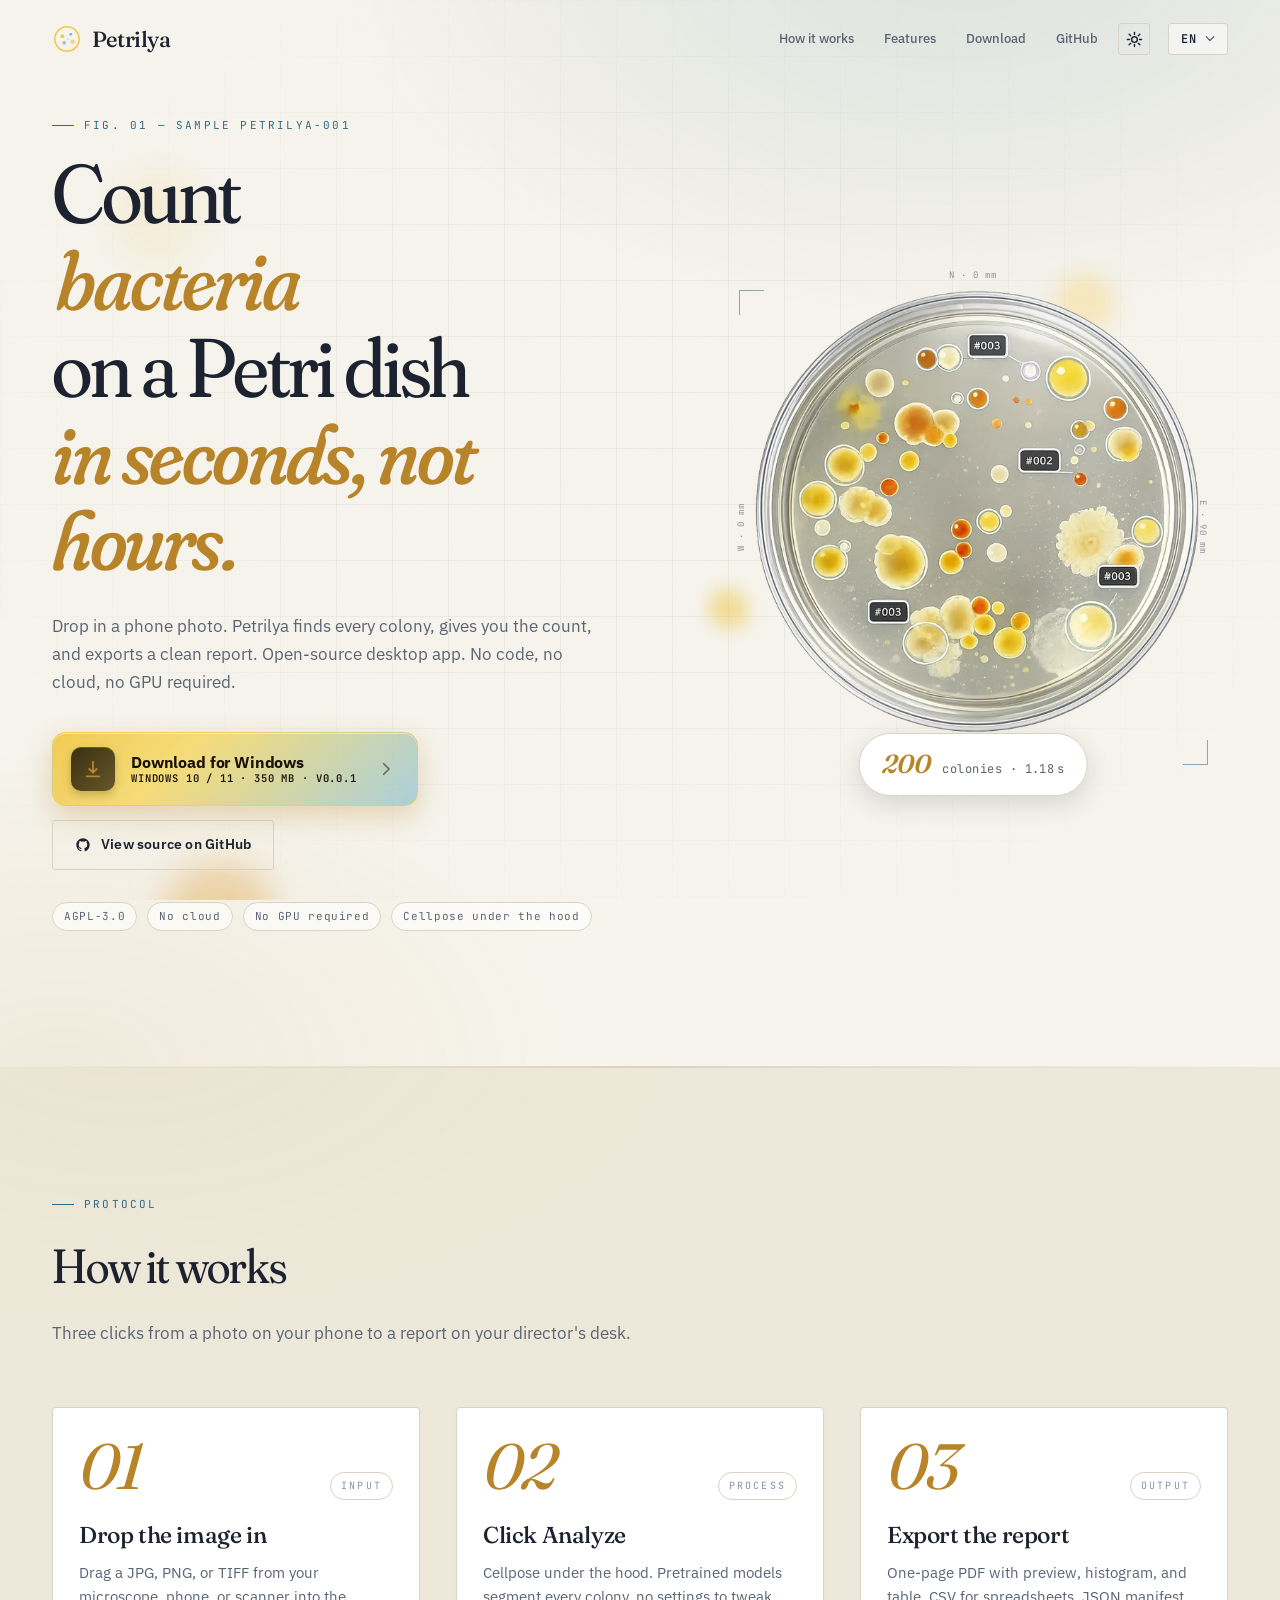
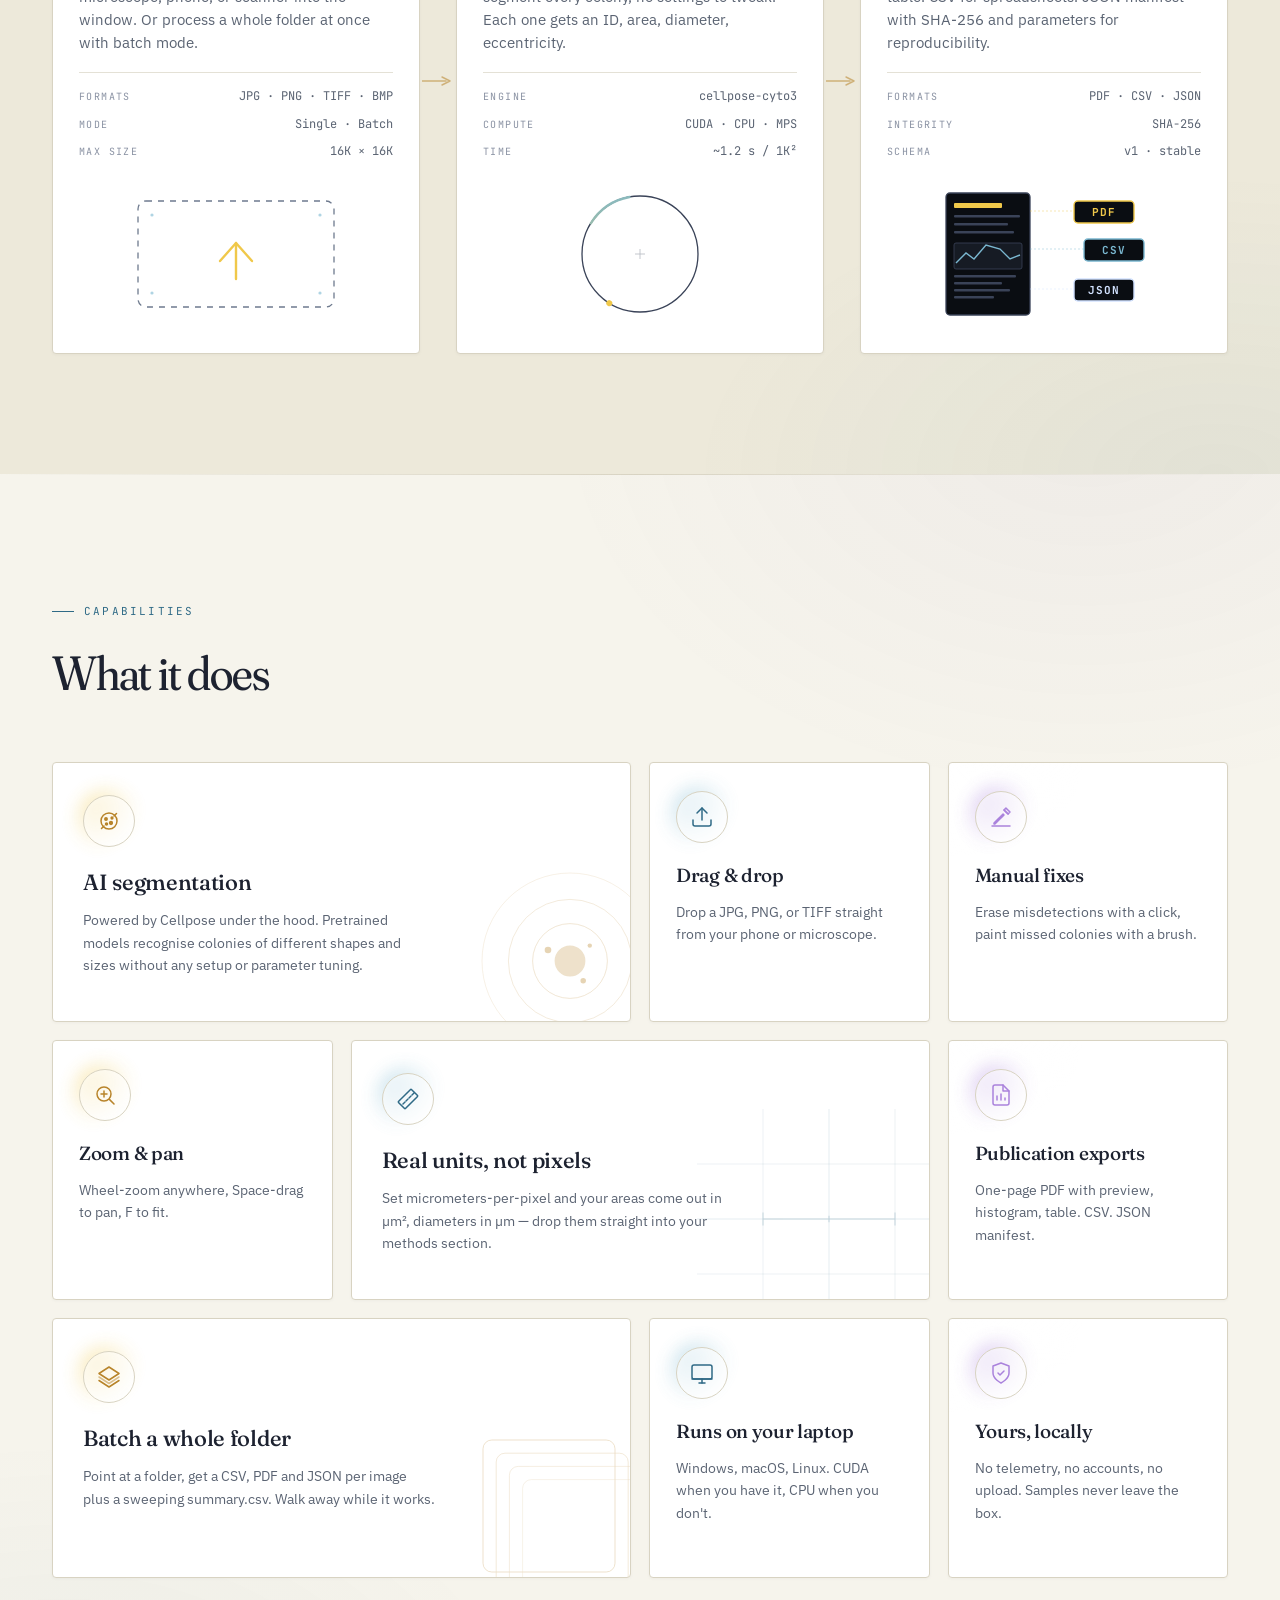
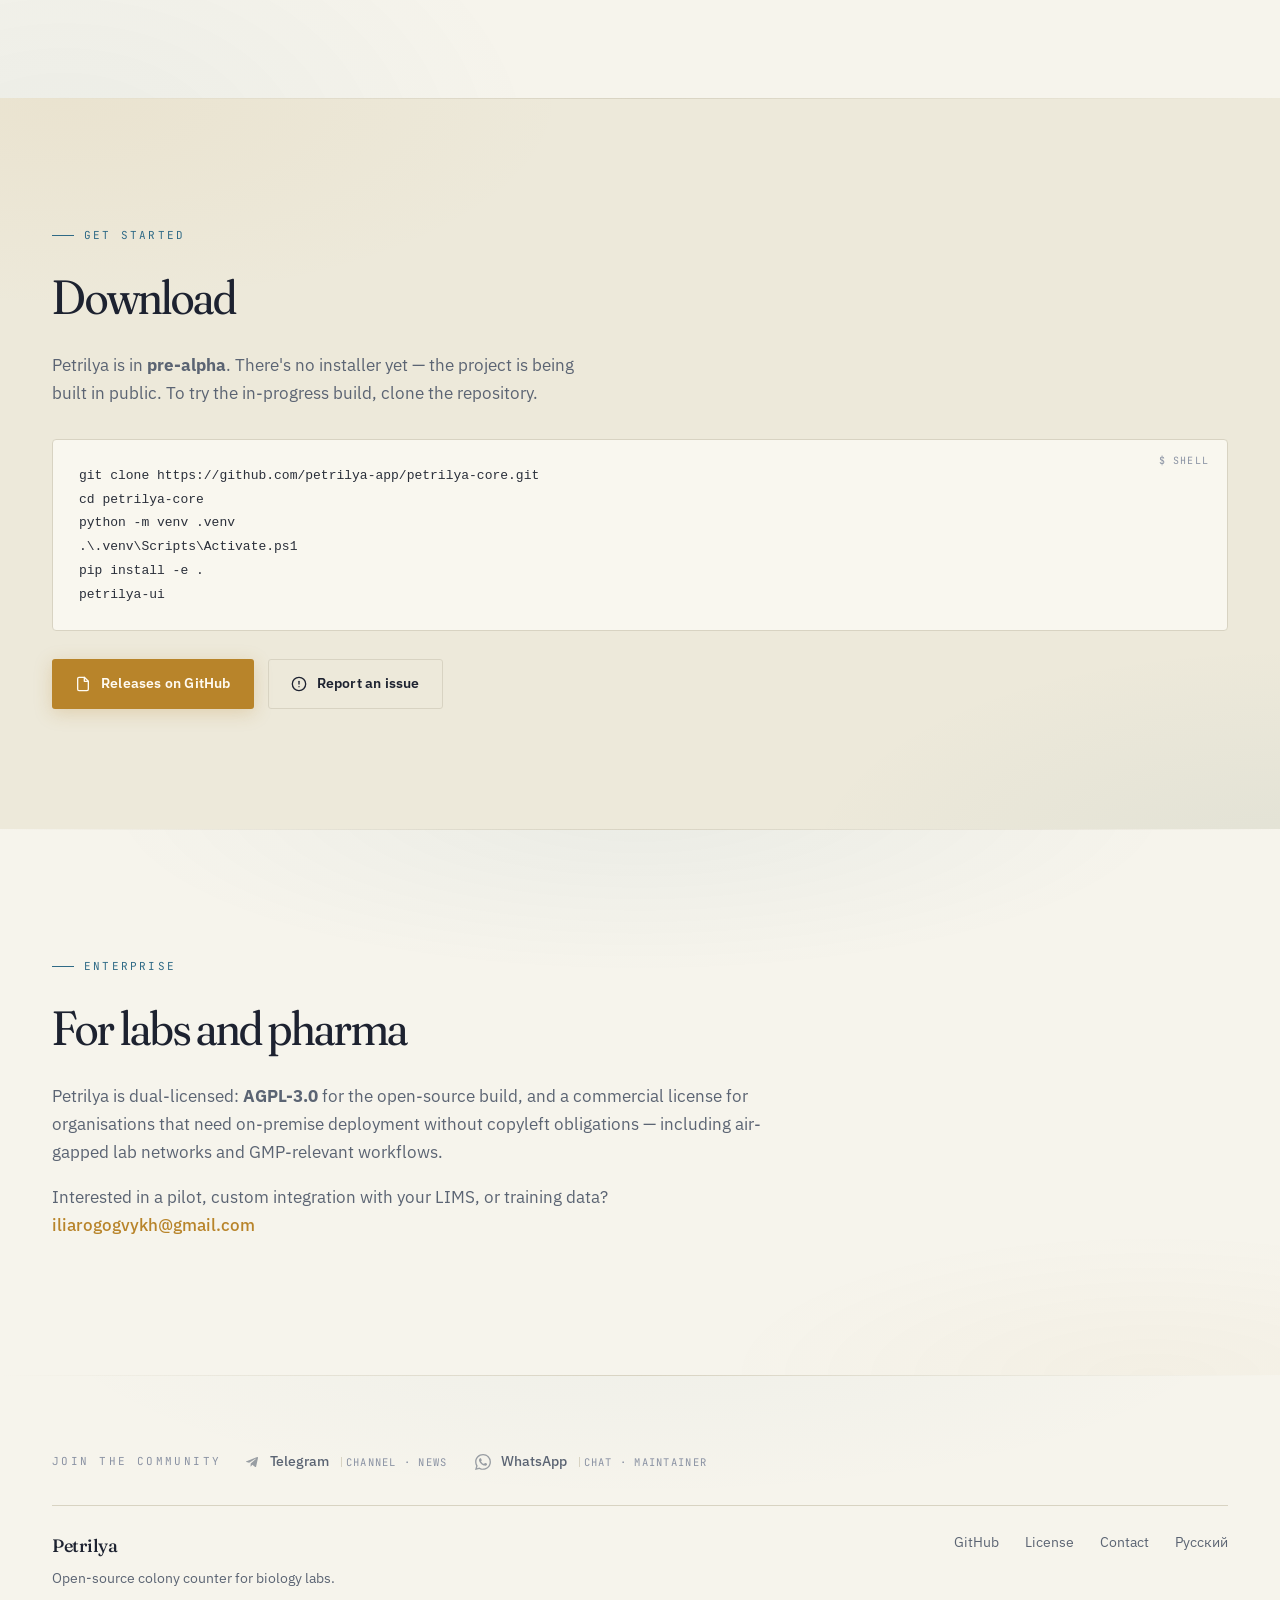
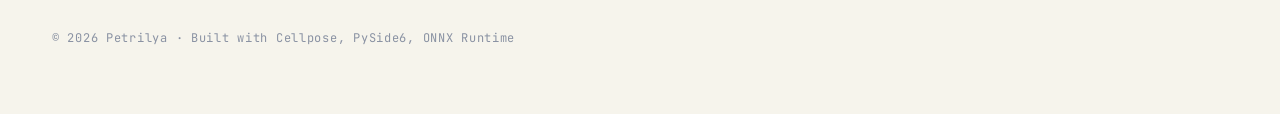
==== commit 25f6024a: "landing: replace loud Telegram/WhatsApp pills with editorial inline links" ====
--- a/docs/index.html
+++ b/docs/index.html
@@ -610,46 +610,22 @@
       <div class="footer-community">
         <span class="footer-community-label">Join the community</span>
         <div class="footer-community-buttons">
-          <a class="btn-pill btn-pill--telegram"
-             href="https://t.me/petrilya_app"
-             target="_blank" rel="noopener"
-             title="Telegram channel">
-            <span class="btn-pill-shine" aria-hidden="true"></span>
-            <span class="btn-pill-icon-wrap" aria-hidden="true">
-              <svg class="btn-pill-icon" viewBox="0 0 24 24" fill="currentColor">
-                <path d="M9.78 18.65l.28-4.23 7.68-6.92c.34-.31-.07-.46-.52-.19L7.74 13.3 3.64 12c-.88-.25-.89-.86.2-1.3l15.97-6.16c.73-.33 1.43.18 1.15 1.3l-2.72 12.81c-.19.91-.74 1.13-1.5.71L12.6 16.3l-1.99 1.93c-.23.23-.42.42-.83.42z"/>
-              </svg>
-            </span>
-            <span class="btn-pill-text">
-              <span class="btn-pill-title">Telegram</span>
-              <span class="btn-pill-subtitle">Channel · news &amp; updates</span>
-            </span>
-            <span class="btn-pill-arrow" aria-hidden="true">
-              <svg viewBox="0 0 24 24" fill="none">
-                <path d="M9 5l7 7-7 7" stroke="currentColor" stroke-width="2.2" stroke-linecap="round" stroke-linejoin="round"/>
-              </svg>
-            </span>
+          <a class="community-link" href="https://t.me/petrilya_app"
+             target="_blank" rel="noopener" title="Telegram channel">
+            <svg class="community-link-icon" viewBox="0 0 24 24" fill="currentColor" aria-hidden="true">
+              <path d="M9.78 18.65l.28-4.23 7.68-6.92c.34-.31-.07-.46-.52-.19L7.74 13.3 3.64 12c-.88-.25-.89-.86.2-1.3l15.97-6.16c.73-.33 1.43.18 1.15 1.3l-2.72 12.81c-.19.91-.74 1.13-1.5.71L12.6 16.3l-1.99 1.93c-.23.23-.42.42-.83.42z"/>
+            </svg>
+            <span class="community-link-name">Telegram</span>
+            <span class="community-link-meta">Channel · news</span>
           </a>
 
-          <a class="btn-pill btn-pill--whatsapp"
-             href="https://wa.me/79991234567?text=Hi%2C%20I%27d%20like%20to%20chat%20about%20Petrilya"
-             target="_blank" rel="noopener"
-             title="WhatsApp chat">
-            <span class="btn-pill-shine" aria-hidden="true"></span>
-            <span class="btn-pill-icon-wrap" aria-hidden="true">
-              <svg class="btn-pill-icon" viewBox="0 0 24 24" fill="currentColor">
-                <path d="M17.472 14.382c-.297-.149-1.758-.867-2.03-.967-.273-.099-.471-.148-.67.15-.197.297-.767.966-.94 1.164-.173.199-.347.223-.644.075-.297-.15-1.255-.463-2.39-1.475-.883-.788-1.48-1.761-1.653-2.059-.173-.297-.018-.458.13-.606.134-.133.298-.347.446-.52.149-.174.198-.298.298-.497.099-.198.05-.371-.025-.52-.075-.149-.669-1.612-.916-2.207-.242-.579-.487-.5-.669-.51-.173-.008-.371-.01-.57-.01-.198 0-.52.074-.792.372-.272.297-1.04 1.016-1.04 2.479 0 1.462 1.065 2.875 1.213 3.074.149.198 2.096 3.2 5.077 4.487.709.306 1.262.489 1.694.625.712.227 1.36.195 1.871.118.571-.085 1.758-.719 2.006-1.413.248-.694.248-1.289.173-1.413-.074-.124-.272-.198-.57-.347M12.05 22h-.005c-1.751 0-3.471-.469-4.984-1.354L6.7 20.4l-3.74.982.998-3.648-.235-.374A9.86 9.86 0 012.157 11.9C2.158 6.45 6.59 2.016 12.05 2.016c2.638 0 5.117 1.029 6.984 2.898 1.866 1.869 2.893 4.353 2.893 6.992-.003 5.448-4.435 9.882-9.877 9.882M20.464 3.488A11.819 11.819 0 0012.05 0C5.495 0 .161 5.335.157 11.892c0 2.096.547 4.142 1.588 5.945L.057 24l6.305-1.654a11.882 11.882 0 005.683 1.448h.005c6.554 0 11.89-5.335 11.893-11.893a11.82 11.82 0 00-3.479-8.404"/>
-              </svg>
-            </span>
-            <span class="btn-pill-text">
-              <span class="btn-pill-title">WhatsApp</span>
-              <span class="btn-pill-subtitle">Chat · talk to maintainer</span>
-            </span>
-            <span class="btn-pill-arrow" aria-hidden="true">
-              <svg viewBox="0 0 24 24" fill="none">
-                <path d="M9 5l7 7-7 7" stroke="currentColor" stroke-width="2.2" stroke-linecap="round" stroke-linejoin="round"/>
-              </svg>
-            </span>
+          <a class="community-link" href="https://wa.me/79991234567?text=Hi%2C%20I%27d%20like%20to%20chat%20about%20Petrilya"
+             target="_blank" rel="noopener" title="WhatsApp chat">
+            <svg class="community-link-icon" viewBox="0 0 24 24" fill="currentColor" aria-hidden="true">
+              <path d="M17.472 14.382c-.297-.149-1.758-.867-2.03-.967-.273-.099-.471-.148-.67.15-.197.297-.767.966-.94 1.164-.173.199-.347.223-.644.075-.297-.15-1.255-.463-2.39-1.475-.883-.788-1.48-1.761-1.653-2.059-.173-.297-.018-.458.13-.606.134-.133.298-.347.446-.52.149-.174.198-.298.298-.497.099-.198.05-.371-.025-.52-.075-.149-.669-1.612-.916-2.207-.242-.579-.487-.5-.669-.51-.173-.008-.371-.01-.57-.01-.198 0-.52.074-.792.372-.272.297-1.04 1.016-1.04 2.479 0 1.462 1.065 2.875 1.213 3.074.149.198 2.096 3.2 5.077 4.487.709.306 1.262.489 1.694.625.712.227 1.36.195 1.871.118.571-.085 1.758-.719 2.006-1.413.248-.694.248-1.289.173-1.413-.074-.124-.272-.198-.57-.347M12.05 22h-.005c-1.751 0-3.471-.469-4.984-1.354L6.7 20.4l-3.74.982.998-3.648-.235-.374A9.86 9.86 0 012.157 11.9C2.158 6.45 6.59 2.016 12.05 2.016c2.638 0 5.117 1.029 6.984 2.898 1.866 1.869 2.893 4.353 2.893 6.992-.003 5.448-4.435 9.882-9.877 9.882M20.464 3.488A11.819 11.819 0 0012.05 0C5.495 0 .161 5.335.157 11.892c0 2.096.547 4.142 1.588 5.945L.057 24l6.305-1.654a11.882 11.882 0 005.683 1.448h.005c6.554 0 11.89-5.335 11.893-11.893a11.82 11.82 0 00-3.479-8.404"/>
+            </svg>
+            <span class="community-link-name">WhatsApp</span>
+            <span class="community-link-meta">Chat · maintainer</span>
           </a>
         </div>
       </div>
--- a/docs/style.css
+++ b/docs/style.css
@@ -828,21 +828,86 @@
 }
 .footer-community-buttons {
   display: flex;
-  gap: 12px;
+  gap: 28px;
   flex-wrap: wrap;
+  align-items: center;
 }
 @media (max-width: 560px) {
   .footer-community { flex-direction: column; align-items: flex-start; gap: 14px; }
   .btn-pill { min-width: 0; width: 100%; }
-}
+  .footer-community-buttons { flex-direction: column; align-items: flex-start; gap: 14px; }
+}
+
+/* ============================================================
+ * Community footer links — minimal editorial style.
+ * Replaces the loud Telegram-blue / WhatsApp-green pills with
+ * something that matches the rest of the journal aesthetic:
+ * dim text, hairline icon, accent-amber on hover.
+ * ========================================================== */
+.community-link {
+  display: inline-flex;
+  align-items: center;
+  gap: 10px;
+  color: var(--text-dim);
+  font-family: var(--sans);
+  font-size: 14px;
+  text-decoration: none;
+  padding: 4px 0;
+  position: relative;
+  transition: color 0.18s ease;
+}
+.community-link:hover { color: var(--accent-2); }
+
+.community-link-icon {
+  width: 16px;
+  height: 16px;
+  flex-shrink: 0;
+  opacity: 0.6;
+  transition: opacity 0.18s ease, transform 0.25s ease;
+}
+.community-link:hover .community-link-icon {
+  opacity: 1;
+  transform: translateY(-1px);
+}
+
+.community-link-name {
+  font-weight: 500;
+  letter-spacing: -0.1px;
+}
+
+.community-link-meta {
+  font-family: var(--mono);
+  font-size: 10.5px;
+  letter-spacing: 0.12em;
+  text-transform: uppercase;
+  color: var(--text-mute);
+  padding-left: 4px;
+  border-left: 1px solid var(--border);
+  margin-left: 2px;
+  line-height: 1;
+}
+html.light .community-link-meta { border-left-color: var(--border); }
 
 .btn .btn-icon { width: 16px; height: 16px; }
 
 .hero-meta {
   margin-top: 0;
   display: flex;
-  gap: 8px;
+  gap: 8px 10px;
   flex-wrap: wrap;
+  align-items: center;
+}
+
+/* === Download-section button row ===========================
+ * The HTML wraps the two buttons in a plain <p>, so whitespace
+ * between them shrinks/grows unpredictably. Turn the <p> into
+ * a real flex row whenever it directly contains a .btn.
+ * ========================================================= */
+.download p:has(> .btn) {
+  display: flex;
+  gap: 14px;
+  flex-wrap: wrap;
+  margin: 0;
 }
 
 .badge {
@@ -1536,9 +1601,9 @@
 /* === Theme toggle button === */
 .theme-toggle {
   position: relative;
-  width: 34px;
-  height: 34px;
-  margin-left: 24px;
+  width: 32px;
+  height: 32px;
+  margin-left: 20px;
   display: inline-flex;
   align-items: center;
   justify-content: center;
@@ -1601,7 +1666,9 @@
   display: inline-flex;
   align-items: center;
   gap: 8px;
-  padding: 7px 13px;
+  /* match .theme-toggle height (32px) exactly: 6px + 18px line + 6px + 1px border × 2 */
+  padding: 6px 12px;
+  height: 32px;
   border: 1px solid var(--border);
   border-radius: var(--radius-sm);
   background: rgba(255, 255, 255, 0.02);
@@ -1612,6 +1679,7 @@
   letter-spacing: 0.08em;
   user-select: none;
   transition: border-color 0.15s ease, background 0.15s ease;
+  box-sizing: border-box;
 }
 .lang-current:hover { border-color: var(--accent-2); background: rgba(240, 200, 74, 0.06); }
 .lang-dropdown[open] .lang-current { border-color: var(--accent-2); }
@@ -1731,6 +1799,51 @@
      ориентир даёт сам свайп + точки-индикаторы */
   .steps .step-link { display: none; }
 
+  /* ===== «Возможности» — тоже карусель со свайпом ===== */
+  .features .grid {
+    display: flex;
+    grid-template-columns: none;
+    gap: 14px;
+    margin: 32px 0 0;
+    margin-left: calc(50% - 50vw);
+    margin-right: calc(50% - 50vw);
+    padding: 4px 22px 18px;
+    overflow-x: auto;
+    overflow-y: hidden;
+    scroll-snap-type: x mandatory;
+    scroll-padding-left: 22px;
+    -webkit-overflow-scrolling: touch;
+    overscroll-behavior-x: contain;
+    scrollbar-width: none;
+  }
+  .features .grid::-webkit-scrollbar { display: none; }
+
+  .features .grid .card {
+    flex: 0 0 82%;
+    max-width: 380px;
+    min-height: 220px;
+    scroll-snap-align: start;
+    scroll-snap-stop: always;
+    /* span-2 на мобиле теряет смысл — все карточки одной ширины */
+    grid-column: auto;
+  }
+  .features .grid .card.span-2 {
+    flex: 0 0 82%;
+    max-width: 380px;
+    padding: 28px 26px;
+    min-height: 220px;
+  }
+  .features .grid .card.span-2 h3 { font-size: 19px; }
+  .features .grid .card.span-2 p,
+  .features .grid .card p { max-width: none; }
+
+  /* угловой декор крупных карточек на мобиле часто вылезает за рамку
+     карточки в скролл-карусели — слегка уменьшаем */
+  .features .grid .card-decor {
+    width: 160px !important;
+    height: 160px !important;
+  }
+
   /* индикатор-точки под каруселью (создаётся скриптом ниже) */
   .steps-dots {
     display: flex;
@@ -1744,6 +1857,9 @@
     border-radius: 50%;
     background: var(--border);
     transition: background-color 0.25s ease, transform 0.25s ease;
+    border: none;
+    padding: 0;
+    cursor: pointer;
   }
   .steps-dot.is-active {
     background: var(--accent-2);
@@ -1759,7 +1875,10 @@
   .grid { grid-template-columns: 1fr; }
   .card.span-2 { grid-column: span 1; }
   .nav-links a:not(.lang-current):not(.lang-option) { display: none; }
-  .lang-dropdown { margin-left: 0; }
+  /* На мобиле остаются только theme-toggle и lang-dropdown — даём им
+     дышать, чтобы между луной и RU был ощутимый зазор. */
+  .lang-dropdown { margin-left: 16px; }
+  .theme-toggle  { margin-left: 0; }
   .container { padding: 0 18px; }
   .nav { padding: 16px 18px; }
   .hero-grid { padding: 0 18px; margin-top: 16px; }
@@ -1790,8 +1909,22 @@
     white-space: nowrap;
   }
 
-  .hero-meta { gap: 6px; }
-  .badge { font-size: 10.5px; padding: 4px 9px; }
+  /* hero badges — тяжёлый шрифт + большой паддинг ломали 4-й бейдж
+     («На базе Cellpose») на отдельную строку. Уменьшаем — все 4
+     встают аккуратно в 1-2 ряда без сирот. */
+  .hero-meta {
+    gap: 6px;
+    justify-content: flex-start;
+  }
+  .badge {
+    font-size: 10px;
+    padding: 4px 8px;
+    letter-spacing: 0.04em;
+  }
+
+  /* Download-секция: кнопки на всю ширину, одинаковая высота */
+  .download p:has(> .btn) { flex-direction: column; gap: 10px; }
+  .download p:has(> .btn) > .btn { width: 100%; justify-content: center; }
 }
 
 /* Small phone */
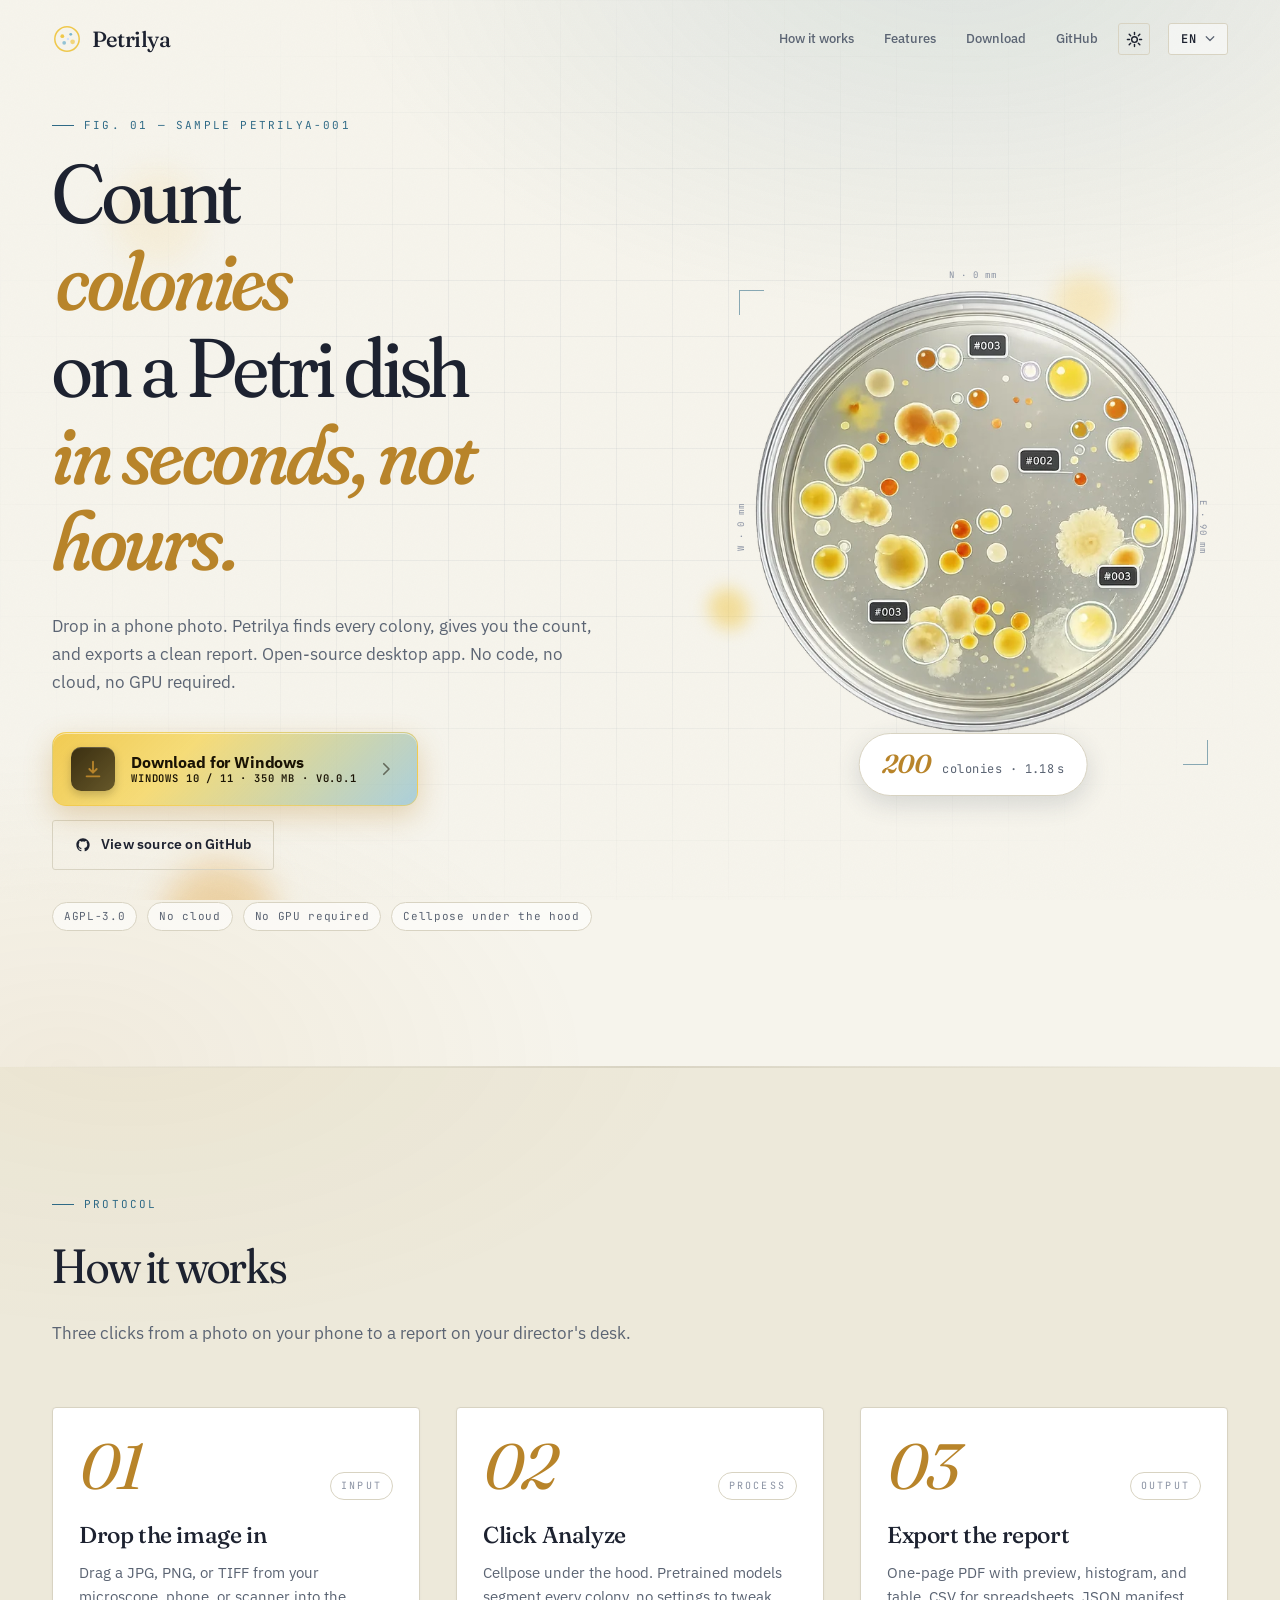
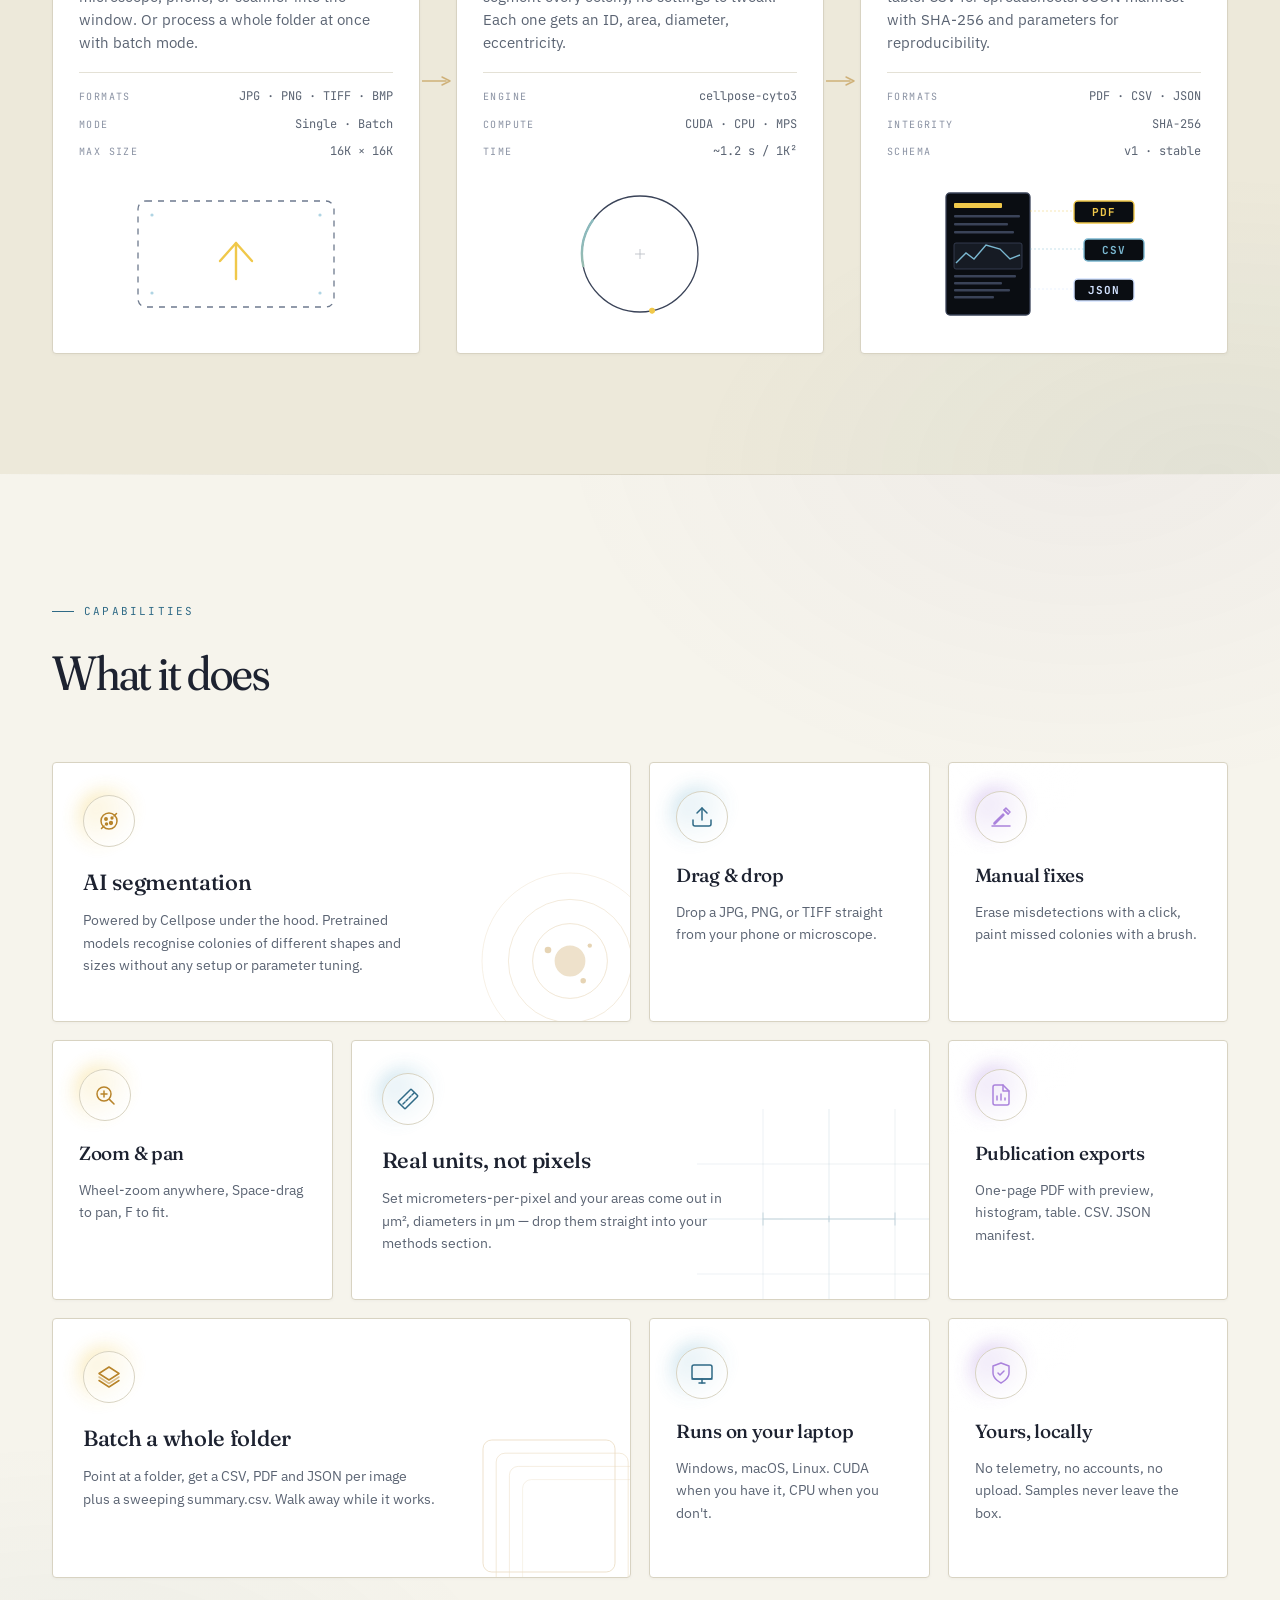
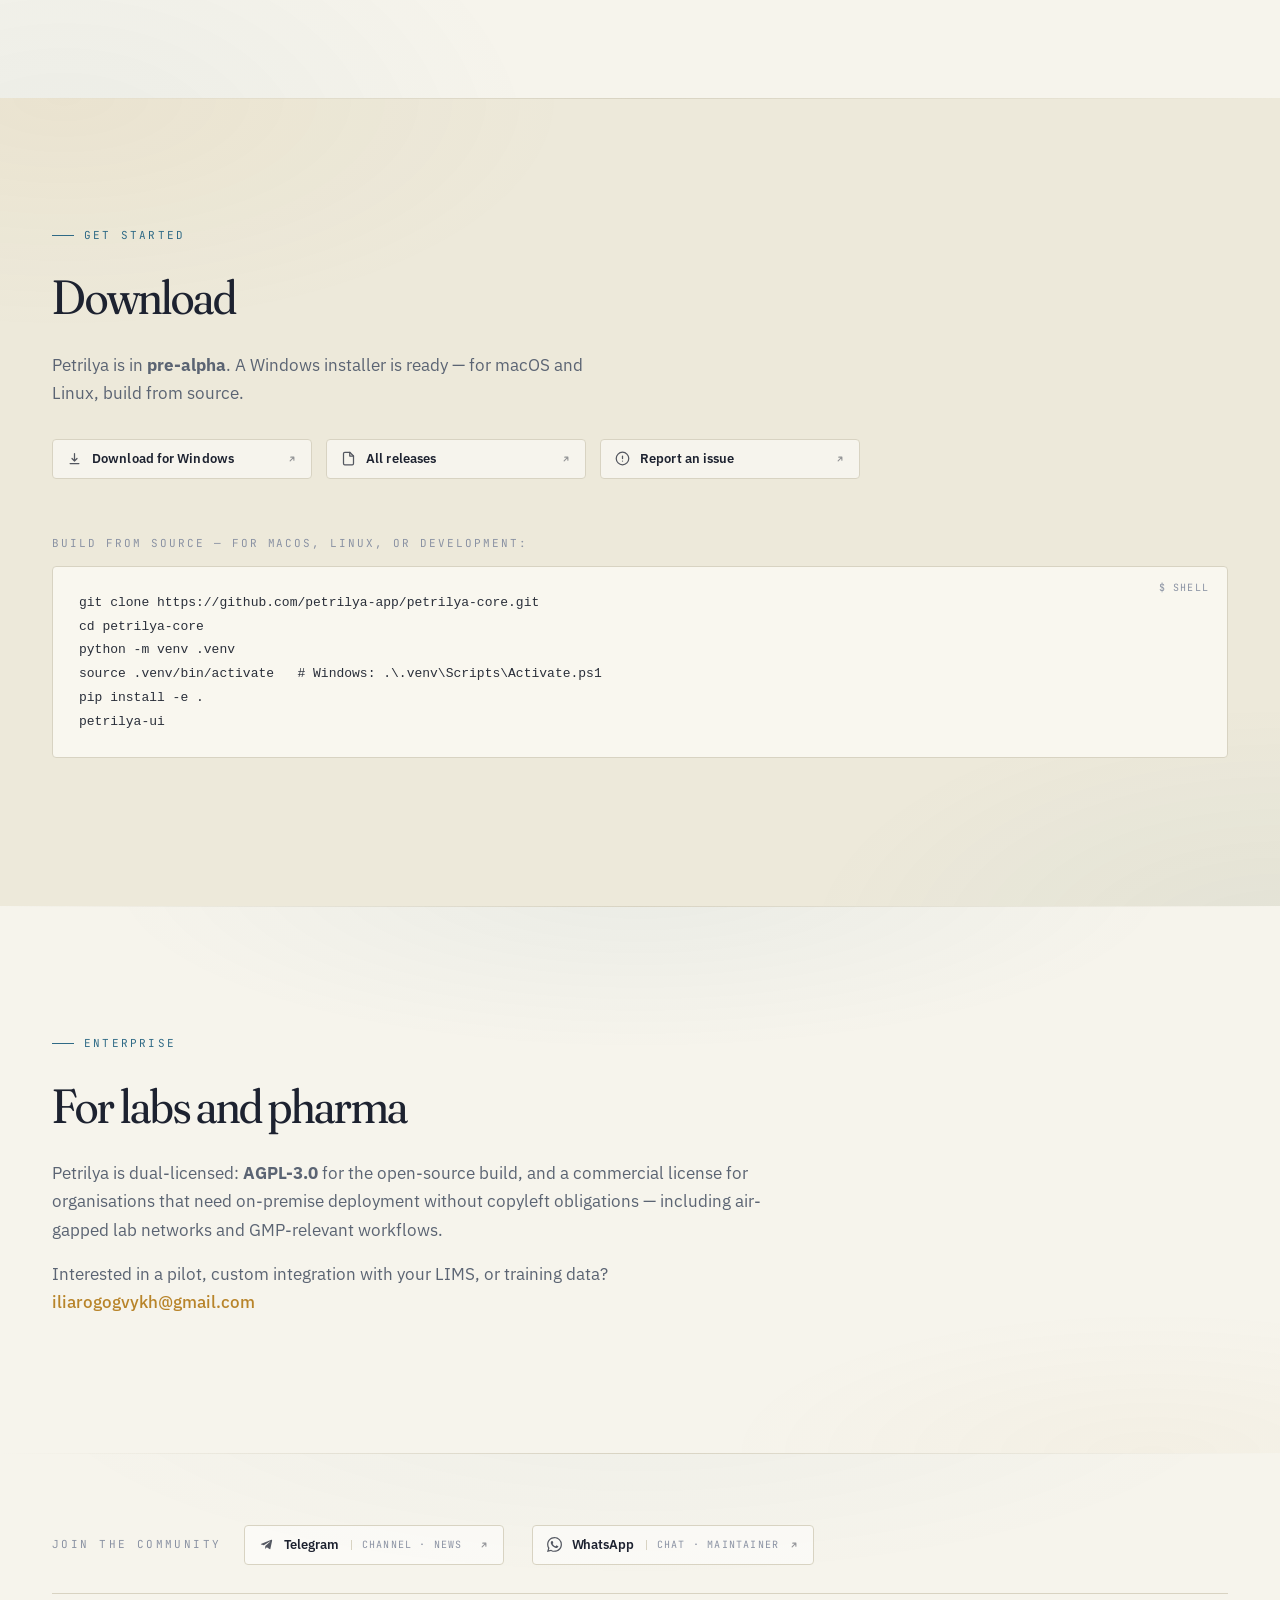
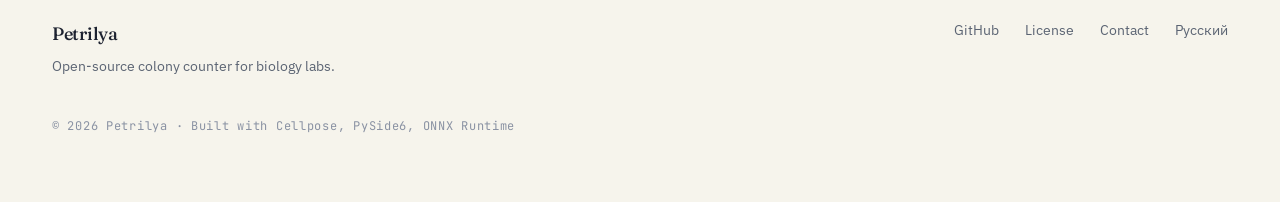
==== commit 3dac3468: "landing: download section reflects reality (Windows installer exists)" ====
--- a/docs/index.html
+++ b/docs/index.html
@@ -571,24 +571,33 @@
       <span class="eyebrow">GET STARTED</span>
       <h2>Download</h2>
       <p class="lead">
-        Petrilya is in <strong>pre-alpha</strong>. There's no installer yet — the project is being built in public. To try the in-progress build, clone the repository.
+        Petrilya is in <strong>pre-alpha</strong>. A Windows installer is ready — for macOS and Linux, build from source.
       </p>
-      <pre class="code"><code>git clone https://github.com/petrilya-app/petrilya-core.git
-cd petrilya-core
-python -m venv .venv
-.\.venv\Scripts\Activate.ps1
-pip install -e .
-petrilya-ui</code></pre>
+
       <p>
-        <a href="https://github.com/petrilya-app/petrilya-core/releases" class="btn btn-primary" target="_blank" rel="noopener">
+        <a href="https://github.com/petrilya-app/petrilya-core/releases/latest/download/petrilya-windows.exe"
+           class="btn btn-primary" target="_blank" rel="noopener"
+           title="Petrilya for Windows 10 / 11 — unsigned .exe, SmartScreen may warn on first launch">
+          <svg class="btn-icon" viewBox="0 0 24 24" fill="none" stroke="currentColor" stroke-width="2" stroke-linecap="round" stroke-linejoin="round" aria-hidden="true"><path d="M12 4v12m0 0l-4-4m4 4l4-4M5 20h14"/></svg>
+          Download for Windows
+        </a>
+        <a href="https://github.com/petrilya-app/petrilya-core/releases" class="btn btn-ghost" target="_blank" rel="noopener">
           <svg class="btn-icon" viewBox="0 0 24 24" fill="none" stroke="currentColor" stroke-width="2" stroke-linecap="round" stroke-linejoin="round" aria-hidden="true"><path d="M14 2H6a2 2 0 0 0-2 2v16a2 2 0 0 0 2 2h12a2 2 0 0 0 2-2V8z"/><polyline points="14 2 14 8 20 8"/></svg>
-          Releases on GitHub
+          All releases
         </a>
         <a href="https://github.com/petrilya-app/petrilya-core/issues" class="btn btn-ghost" target="_blank" rel="noopener">
           <svg class="btn-icon" viewBox="0 0 24 24" fill="none" stroke="currentColor" stroke-width="2" stroke-linecap="round" stroke-linejoin="round" aria-hidden="true"><circle cx="12" cy="12" r="10"/><line x1="12" y1="8" x2="12" y2="12"/><line x1="12" y1="16" x2="12.01" y2="16"/></svg>
           Report an issue
         </a>
       </p>
+
+      <p class="download-sub-lead">Build from source — for macOS, Linux, or development:</p>
+      <pre class="code"><code>git clone https://github.com/petrilya-app/petrilya-core.git
+cd petrilya-core
+python -m venv .venv
+source .venv/bin/activate   # Windows: .\.venv\Scripts\Activate.ps1
+pip install -e .
+petrilya-ui</code></pre>
     </div>
   </section>
 
--- a/docs/style.css
+++ b/docs/style.css
@@ -835,58 +835,177 @@
 @media (max-width: 560px) {
   .footer-community { flex-direction: column; align-items: flex-start; gap: 14px; }
   .btn-pill { min-width: 0; width: 100%; }
-  .footer-community-buttons { flex-direction: column; align-items: flex-start; gap: 14px; }
+  .footer-community-buttons {
+    flex-direction: column;
+    align-items: stretch;     /* full-width pills in the column */
+    gap: 12px;
+    width: 100%;
+  }
+  .community-link { width: 100%; min-width: 0; }
 }
 
 /* ============================================================
- * Community footer links — minimal editorial style.
- * Replaces the loud Telegram-blue / WhatsApp-green pills with
- * something that matches the rest of the journal aesthetic:
- * dim text, hairline icon, accent-amber on hover.
+ * Community footer links — editorial outline buttons.
+ * Sharp 4px corners + hairline border to match badge / card /
+ * code-block aesthetic. Accent-amber takes over on hover so
+ * the affordance reads as 'clickable' without shouting.
  * ========================================================== */
 .community-link {
   display: inline-flex;
   align-items: center;
   gap: 10px;
-  color: var(--text-dim);
+  color: var(--text);
   font-family: var(--sans);
-  font-size: 14px;
+  font-size: 13px;
   text-decoration: none;
-  padding: 4px 0;
-  position: relative;
-  transition: color 0.18s ease;
-}
-.community-link:hover { color: var(--accent-2); }
+  padding: 9px 14px;
+  border: 1px solid var(--border);
+  border-radius: var(--radius);
+  background: rgba(255, 255, 255, 0.015);
+  position: relative;
+  /* Same width regardless of label/meta length so the row stays tidy
+     both inline (desktop) and stacked (mobile). The trailing arrow
+     anchors to the right edge via margin-left:auto on ::after. */
+  min-width: 260px;
+  box-sizing: border-box;
+  transition:
+    color 0.18s ease,
+    border-color 0.18s ease,
+    background 0.18s ease,
+    transform 0.18s ease;
+}
+.community-link:hover {
+  color: var(--accent-2);
+  border-color: var(--accent-2);
+  background: rgba(240, 200, 74, 0.06);
+  transform: translateY(-1px);
+}
+html.light .community-link { background: rgba(255, 255, 255, 0.5); }
+html.light .community-link:hover { background: rgba(184, 132, 42, 0.08); }
 
 .community-link-icon {
-  width: 16px;
-  height: 16px;
+  width: 15px;
+  height: 15px;
   flex-shrink: 0;
-  opacity: 0.6;
-  transition: opacity 0.18s ease, transform 0.25s ease;
-}
-.community-link:hover .community-link-icon {
-  opacity: 1;
-  transform: translateY(-1px);
-}
+  opacity: 0.75;
+  transition: opacity 0.18s ease;
+}
+.community-link:hover .community-link-icon { opacity: 1; }
 
 .community-link-name {
-  font-weight: 500;
+  font-weight: 600;
   letter-spacing: -0.1px;
 }
 
 .community-link-meta {
   font-family: var(--mono);
-  font-size: 10.5px;
+  font-size: 10px;
   letter-spacing: 0.12em;
   text-transform: uppercase;
   color: var(--text-mute);
-  padding-left: 4px;
+  padding-left: 10px;
   border-left: 1px solid var(--border);
   margin-left: 2px;
   line-height: 1;
-}
-html.light .community-link-meta { border-left-color: var(--border); }
+  transition: border-color 0.18s ease, color 0.18s ease;
+}
+.community-link:hover .community-link-meta {
+  border-left-color: rgba(240, 200, 74, 0.4);
+}
+
+/* external-link ↗ arrow — signals 'opens elsewhere', and gives the
+ * button a clear right-edge anchor so it reads as interactive. */
+.community-link::after {
+  content: "";
+  width: 10px;
+  height: 10px;
+  /* push arrow to the right edge so different-length labels stay aligned */
+  margin-left: auto;
+  background-color: currentColor;
+  opacity: 0.45;
+  -webkit-mask-image: url("data:image/svg+xml;utf8,<svg xmlns='http://www.w3.org/2000/svg' viewBox='0 0 16 16'><path fill='none' stroke='black' stroke-width='1.8' stroke-linecap='round' stroke-linejoin='round' d='M5 11l6-6M6 5h5v5'/></svg>");
+          mask-image: url("data:image/svg+xml;utf8,<svg xmlns='http://www.w3.org/2000/svg' viewBox='0 0 16 16'><path fill='none' stroke='black' stroke-width='1.8' stroke-linecap='round' stroke-linejoin='round' d='M5 11l6-6M6 5h5v5'/></svg>");
+  -webkit-mask-repeat: no-repeat;
+          mask-repeat: no-repeat;
+  -webkit-mask-size: contain;
+          mask-size: contain;
+  transition: opacity 0.18s ease, transform 0.25s ease;
+}
+.community-link:hover::after {
+  opacity: 1;
+  transform: translate(2px, -2px);
+}
+
+/* ============================================================
+ * Download-section CTA buttons — match community-link style.
+ * Scoped to .download so the global .btn-primary/.btn-ghost
+ * (used by the hero) stays untouched.
+ * ========================================================== */
+.download p:has(> .btn) > .btn,
+.download p:has(> .btn) > .btn-primary,
+.download p:has(> .btn) > .btn-ghost {
+  /* reset the global primary/ghost styling */
+  background: rgba(255, 255, 255, 0.015);
+  color: var(--text);
+  border: 1px solid var(--border);
+  border-radius: var(--radius);
+  box-shadow: none;
+  padding: 9px 14px;
+  font-size: 13px;
+  letter-spacing: 0.1px;
+  gap: 10px;
+  min-width: 260px;
+  box-sizing: border-box;
+  position: relative;
+  transition:
+    color 0.18s ease,
+    border-color 0.18s ease,
+    background 0.18s ease,
+    transform 0.18s ease;
+}
+html.light .download p:has(> .btn) > .btn {
+  background: rgba(255, 255, 255, 0.5);
+}
+
+.download p:has(> .btn) > .btn:hover {
+  color: var(--accent-2);
+  border-color: var(--accent-2);
+  background: rgba(240, 200, 74, 0.06);
+  transform: translateY(-1px);
+  box-shadow: none;
+}
+html.light .download p:has(> .btn) > .btn:hover {
+  background: rgba(184, 132, 42, 0.08);
+}
+
+.download p:has(> .btn) > .btn .btn-icon {
+  width: 15px;
+  height: 15px;
+  opacity: 0.75;
+  transition: opacity 0.18s ease;
+}
+.download p:has(> .btn) > .btn:hover .btn-icon { opacity: 1; }
+
+/* external-link ↗ arrow on the right edge */
+.download p:has(> .btn) > .btn::after {
+  content: "";
+  width: 10px;
+  height: 10px;
+  margin-left: auto;
+  background-color: currentColor;
+  opacity: 0.45;
+  -webkit-mask-image: url("data:image/svg+xml;utf8,<svg xmlns='http://www.w3.org/2000/svg' viewBox='0 0 16 16'><path fill='none' stroke='black' stroke-width='1.8' stroke-linecap='round' stroke-linejoin='round' d='M5 11l6-6M6 5h5v5'/></svg>");
+          mask-image: url("data:image/svg+xml;utf8,<svg xmlns='http://www.w3.org/2000/svg' viewBox='0 0 16 16'><path fill='none' stroke='black' stroke-width='1.8' stroke-linecap='round' stroke-linejoin='round' d='M5 11l6-6M6 5h5v5'/></svg>");
+  -webkit-mask-repeat: no-repeat;
+          mask-repeat: no-repeat;
+  -webkit-mask-size: contain;
+          mask-size: contain;
+  transition: opacity 0.18s ease, transform 0.25s ease;
+}
+.download p:has(> .btn) > .btn:hover::after {
+  opacity: 1;
+  transform: translate(2px, -2px);
+}
 
 .btn .btn-icon { width: 16px; height: 16px; }
 
@@ -1525,6 +1644,17 @@
     var(--bg-soft);
 }
 .download .lead { font-size: 17px; margin-bottom: 32px; }
+
+/* Лид над snippet-ом «Собрать из исходников» — мельче и приглушённее,
+   чтобы Windows-CTA сверху оставался главным акцентом. */
+.download-sub-lead {
+  margin: 56px 0 14px;
+  font-family: var(--mono);
+  font-size: 11px;
+  letter-spacing: 0.18em;
+  text-transform: uppercase;
+  color: var(--text-mute);
+}
 
 .code {
   background: var(--bg);
@@ -1923,8 +2053,12 @@
   }
 
   /* Download-секция: кнопки на всю ширину, одинаковая высота */
-  .download p:has(> .btn) { flex-direction: column; gap: 10px; }
-  .download p:has(> .btn) > .btn { width: 100%; justify-content: center; }
+  .download p:has(> .btn) {
+    flex-direction: column;
+    align-items: stretch;
+    gap: 10px;
+  }
+  .download p:has(> .btn) > .btn { width: 100%; min-width: 0; }
 }
 
 /* Small phone */
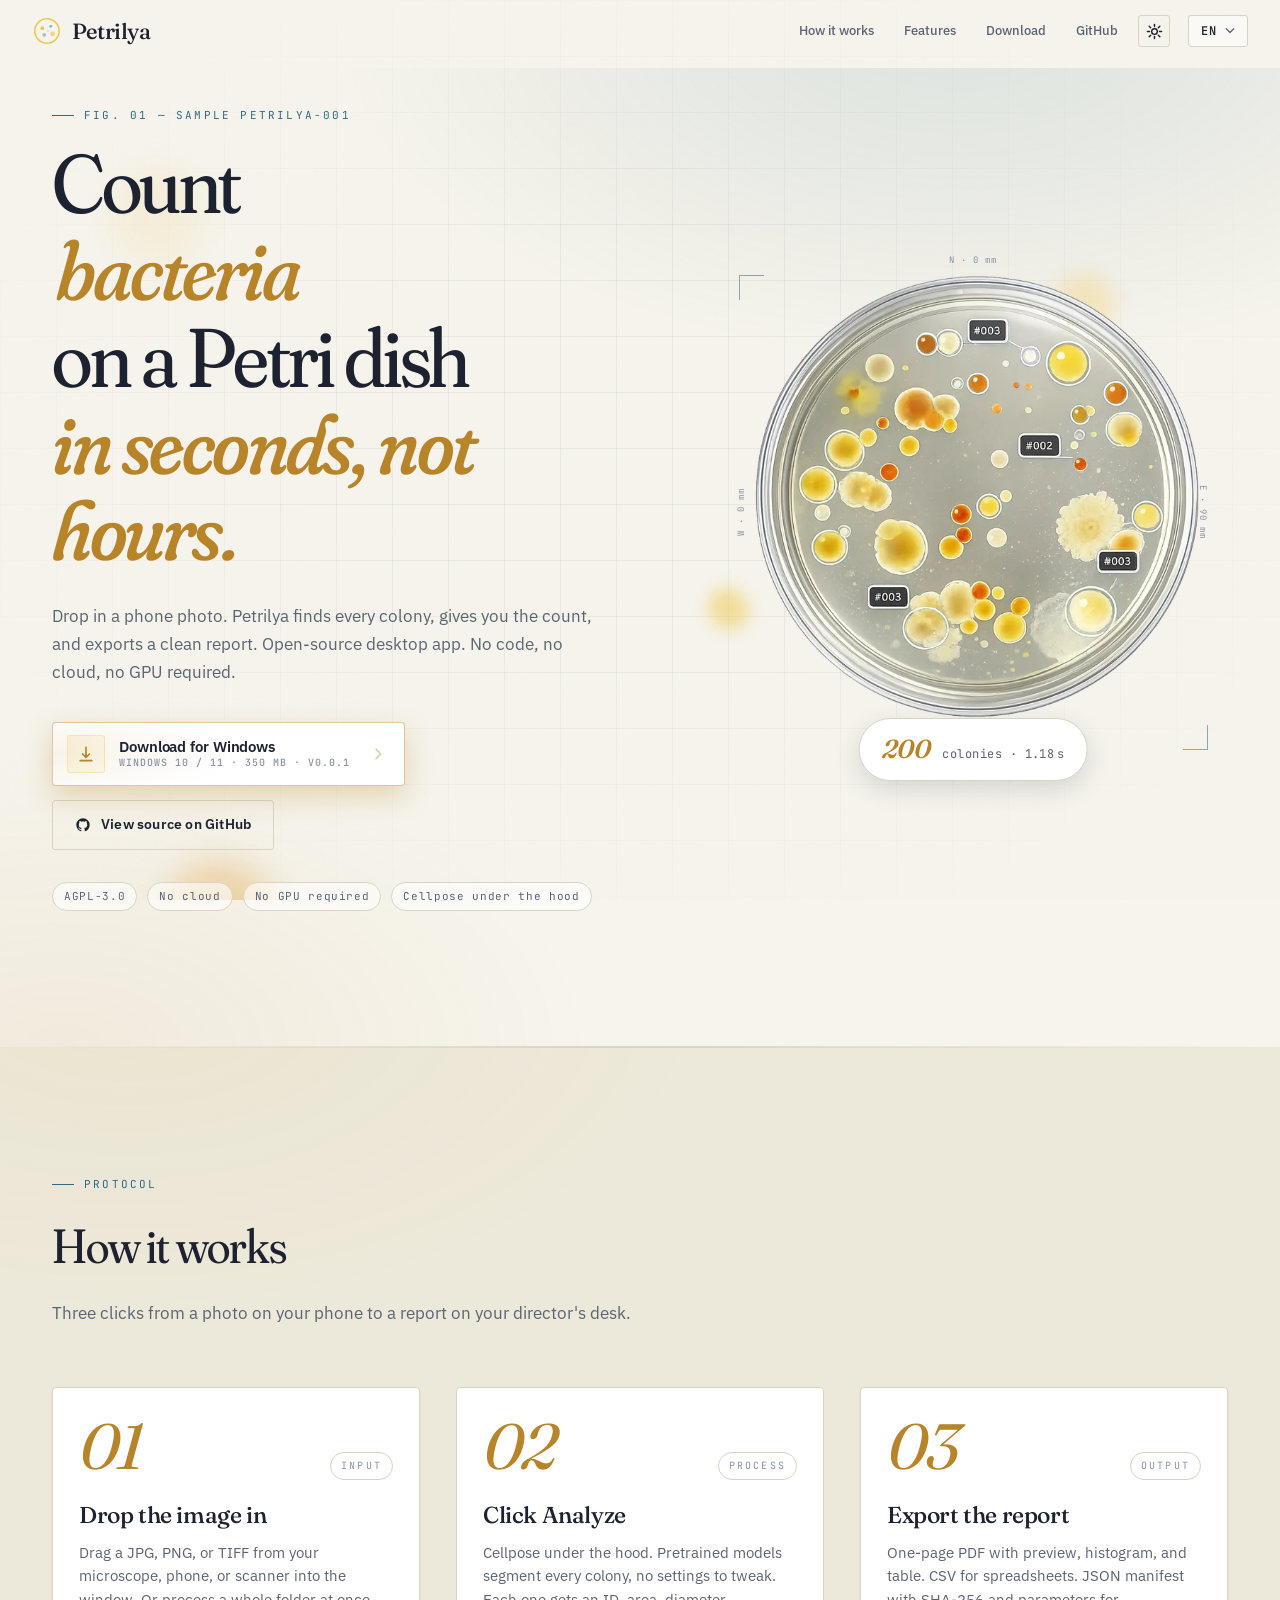
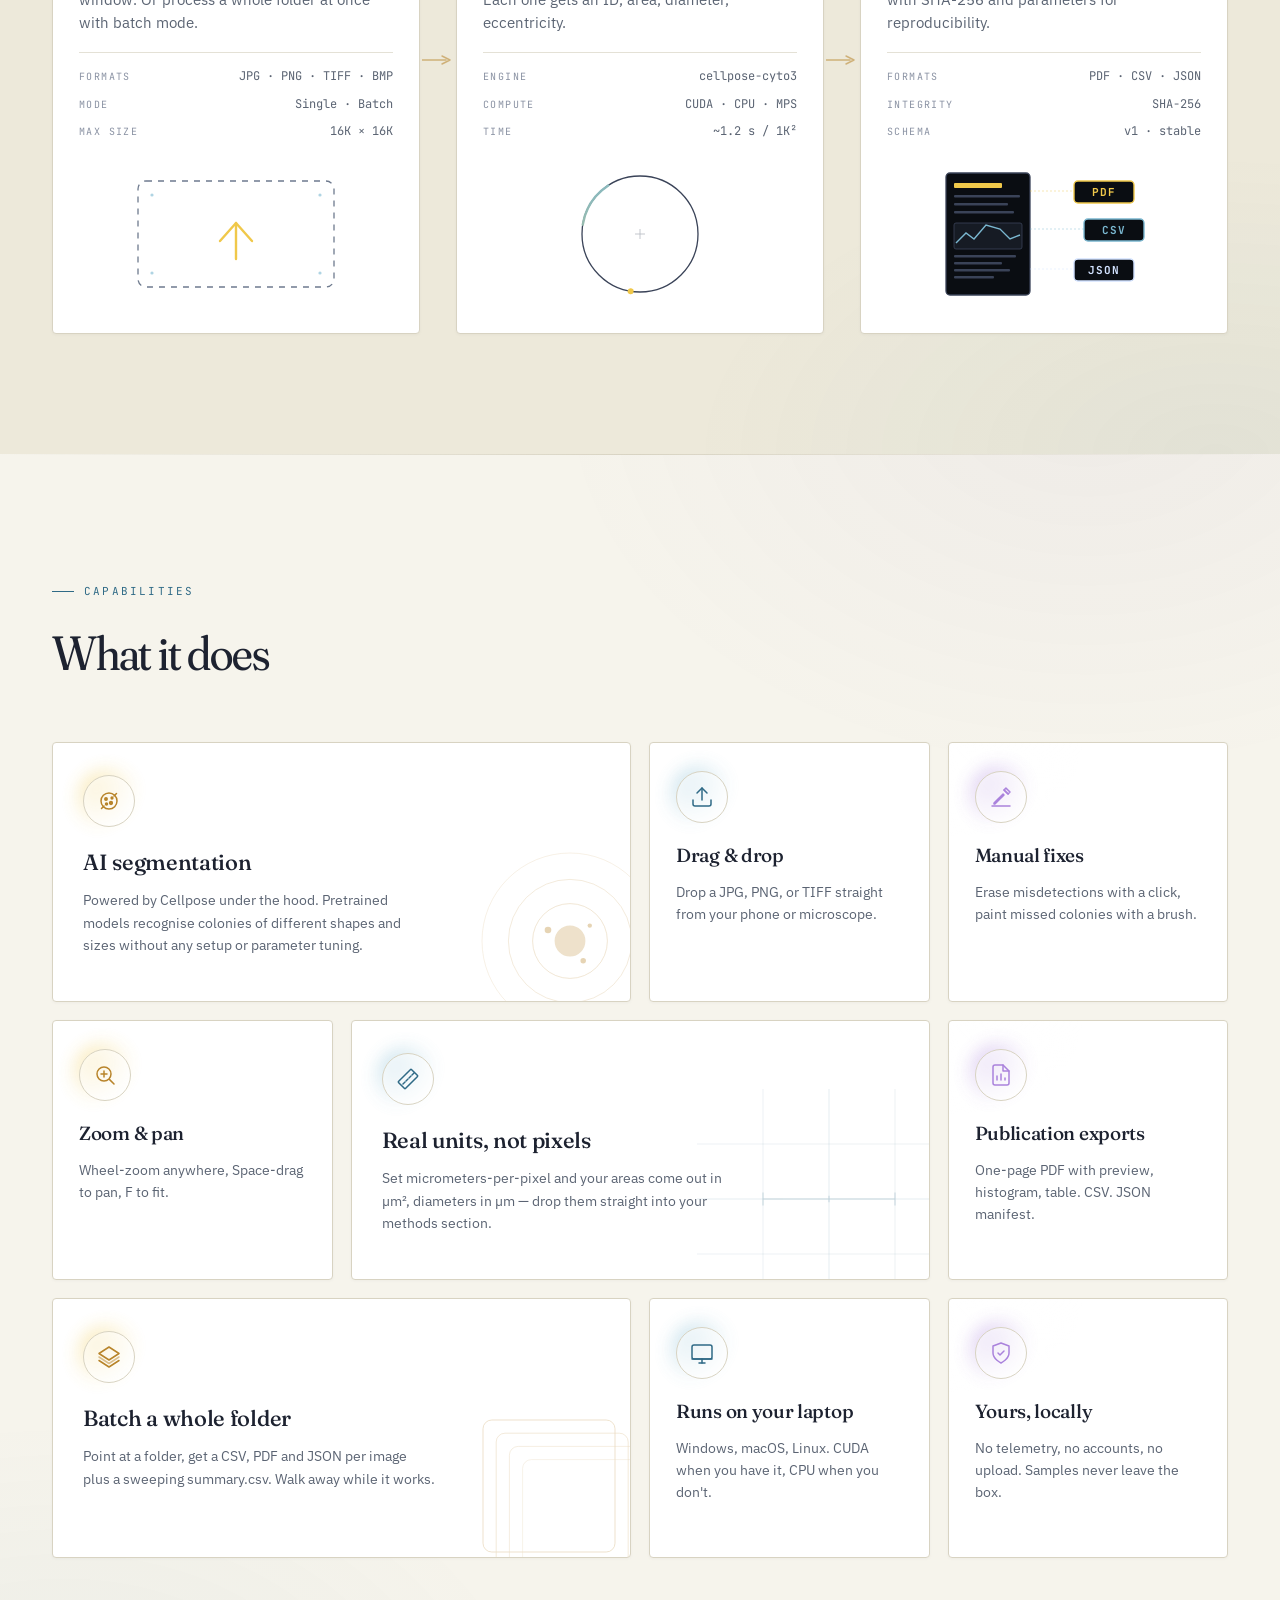
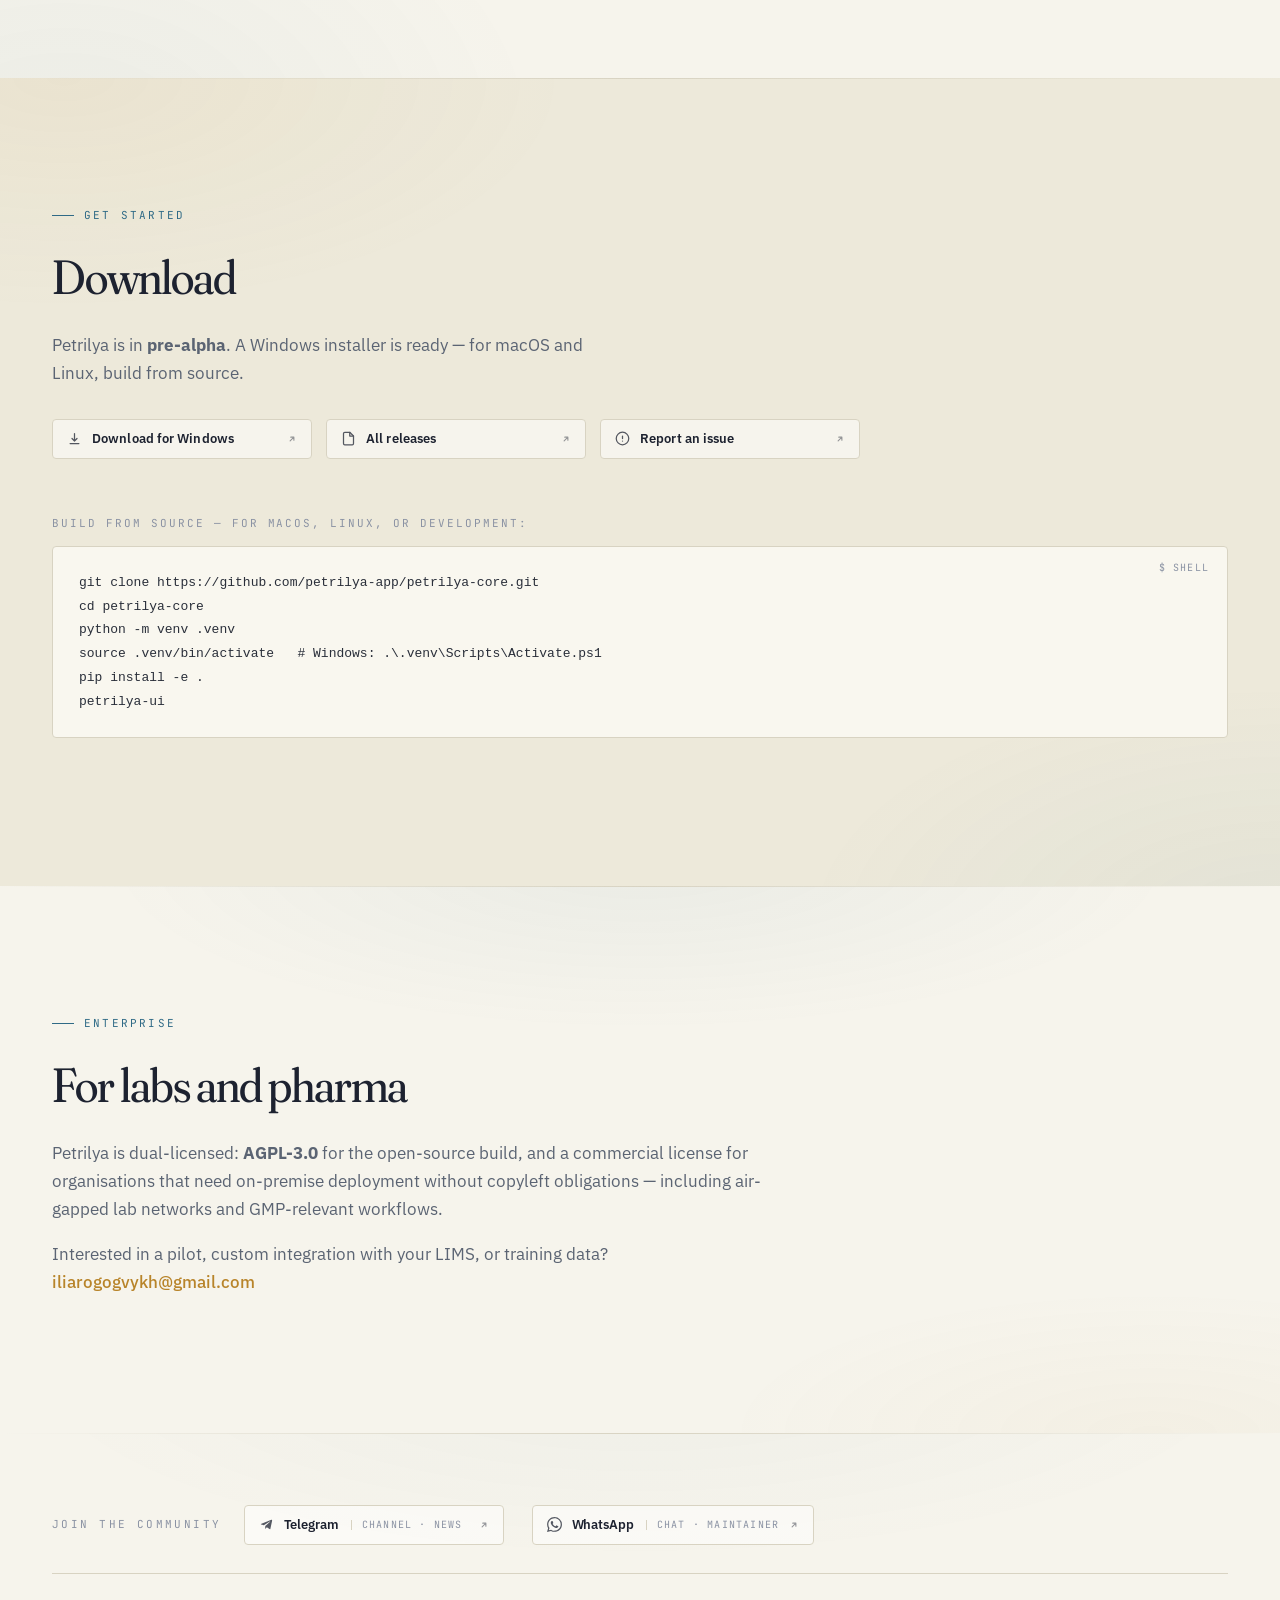
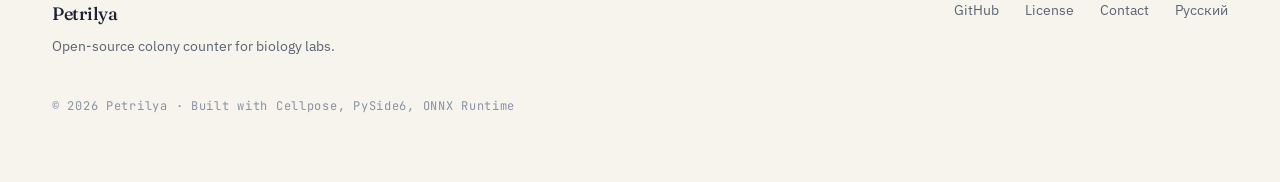
==== commit e66a7914: "landing: sticky translucent nav with backdrop blur on scroll" ====
--- a/docs/index.html
+++ b/docs/index.html
@@ -660,5 +660,6 @@
   <script src="download-button.js" defer></script>
   <script src="pause-on-hidden.js" defer></script>
   <script src="steps-carousel.js" defer></script>
+  <script src="sticky-nav.js" defer></script>
 </body>
 </html>
--- a/docs/style.css
+++ b/docs/style.css
@@ -29,6 +29,10 @@
 
 html {
   color-scheme: dark;
+  /* anchor links (#how, #features, #download) shouldn't tuck the
+     section title under the fixed nav */
+  scroll-padding-top: 76px;
+  scroll-behavior: smooth;
 }
 html.light {
   color-scheme: light;
@@ -259,16 +263,60 @@
   background: linear-gradient(90deg, transparent, var(--border), transparent);
 }
 
+/* ===== Sticky nav =====
+ * Pinned to the viewport top so it stays reachable on long pages.
+ * The hero already houses <nav> inside <header class="hero">, so we
+ * pull it out of normal flow with `position: fixed` and compensate
+ * with body padding-top so nothing hides under it.
+ * The bar starts transparent over the hero — once the user scrolls
+ * a few pixels, `.is-scrolled` (set by JS) turns on a translucent
+ * dark plate + hairline bottom border for legibility over content.
+ * ====================================================== */
 .nav {
-  max-width: var(--maxw);
-  margin: 0 auto;
-  padding: 22px 32px;
+  position: fixed;
+  top: 0;
+  left: 0;
+  right: 0;
+  width: 100%;
+  max-width: none;
+  margin: 0;
+  /* Centre inner contents at --maxw while the bar stays full-bleed
+     for the background plate. No wrapper div needed. */
+  padding-block: 14px;
+  padding-inline: max(32px, calc((100% - var(--maxw)) / 2));
   display: flex;
   justify-content: space-between;
   align-items: center;
-  position: relative;
-  z-index: 2;
-}
+  z-index: 50;
+  background: transparent;
+  border-bottom: 1px solid transparent;
+  transition:
+    background-color 0.25s ease,
+    border-color 0.25s ease,
+    backdrop-filter 0.25s ease,
+    padding 0.25s ease;
+}
+
+/* Scrolled state — translucent plate so content underneath shows
+ * through but text stays legible. backdrop-filter is progressive
+ * enhancement; the rgba fallback alone is enough on its own. */
+.nav.is-scrolled {
+  background: rgba(10, 13, 18, 0.72);
+  border-bottom-color: var(--border-soft);
+  backdrop-filter: saturate(140%) blur(14px);
+  -webkit-backdrop-filter: saturate(140%) blur(14px);
+  padding-block: 10px;
+}
+html.light .nav.is-scrolled {
+  background: rgba(246, 244, 236, 0.78);
+  border-bottom-color: var(--border);
+}
+
+/* Compensate fixed nav — push the hero (and everything else) down
+ * by the nav height so content doesn't tuck under it. */
+body { padding-top: 68px; }
+@media (max-width: 600px) { body { padding-top: 60px; } }
+@media (max-width: 480px) { body { padding-top: 56px; } }
 
 .brand {
   display: flex;
@@ -437,46 +485,77 @@
    state is toggled by JS for ~2 s after click to acknowledge the
    browser-native download.
    ================================================================== */
+/* === Hero download CTA — dark plate + amber accent ===
+ * Same restrained 'lab instrument' aesthetic as the rest of the
+ * page: sharp 4px corners, hairline amber border, dark background
+ * with subtle amber glow that intensifies on hover. The icon plate
+ * stays warm so the eye still locks onto it as the primary action.
+ * =================================================== */
 .btn-hero-download {
   position: relative;
   display: inline-flex;
   align-items: center;
-  gap: 16px;
-  padding: 14px 22px 14px 18px;
-  border-radius: 14px;
+  gap: 14px;
+  padding: 12px 18px 12px 14px;
+  border-radius: var(--radius);
   font-family: var(--sans);
   text-decoration: none;
   overflow: hidden;
   isolation: isolate;
-  border: 1.5px solid rgba(240, 200, 74, 0.55);
-  background:
-    linear-gradient(135deg,
-      rgba(240, 200, 74, 0.95) 0%,
-      rgba(245, 215, 100, 0.85) 35%,
-      rgba(122, 183, 208, 0.60) 100%);
-  color: #1a1304;
+  border: 1px solid rgba(240, 200, 74, 0.45);
+  background:
+    radial-gradient(ellipse 70% 100% at 0% 50%,
+      rgba(240, 200, 74, 0.08), transparent 75%),
+    var(--bg-card);
+  color: var(--text);
   box-shadow:
-    0 8px 24px rgba(240, 200, 74, 0.25),
-    0 1px 0 rgba(255, 255, 255, 0.4) inset,
-    0 -1px 0 rgba(0, 0, 0, 0.05) inset;
+    0 1px 0 rgba(255, 255, 255, 0.04) inset,
+    0 8px 24px rgba(0, 0, 0, 0.25);
   transition:
-    transform 0.35s cubic-bezier(0.22, 1, 0.36, 1),
-    box-shadow 0.35s cubic-bezier(0.22, 1, 0.36, 1),
-    border-color 0.25s ease;
+    transform 0.25s cubic-bezier(0.22, 1, 0.36, 1),
+    border-color 0.25s ease,
+    box-shadow 0.25s ease,
+    background 0.25s ease;
   cursor: pointer;
 }
 .btn-hero-download:hover {
-  transform: translateY(-3px) scale(1.01);
-  border-color: rgba(240, 200, 74, 0.85);
+  transform: translateY(-2px);
+  border-color: var(--accent-2);
+  color: var(--text);
+  text-decoration: none;
+  background:
+    radial-gradient(ellipse 80% 110% at 0% 50%,
+      rgba(240, 200, 74, 0.14), transparent 75%),
+    var(--bg-card);
   box-shadow:
-    0 16px 36px rgba(240, 200, 74, 0.35),
-    0 1px 0 rgba(255, 255, 255, 0.55) inset,
-    0 -1px 0 rgba(0, 0, 0, 0.05) inset;
-  text-decoration: none;
-  color: #1a1304;
-}
-.btn-hero-download:active { transform: translateY(0) scale(0.99); }
-
+    0 1px 0 rgba(255, 255, 255, 0.06) inset,
+    0 12px 30px rgba(0, 0, 0, 0.35),
+    0 0 0 1px rgba(240, 200, 74, 0.10);
+}
+.btn-hero-download:active { transform: translateY(0); }
+
+html.light .btn-hero-download {
+  background:
+    radial-gradient(ellipse 70% 100% at 0% 50%,
+      rgba(184, 132, 42, 0.10), transparent 75%),
+    var(--bg-card);
+  border-color: rgba(184, 132, 42, 0.45);
+  box-shadow:
+    0 1px 0 rgba(255, 255, 255, 0.6) inset,
+    0 6px 18px rgba(40, 50, 70, 0.10);
+}
+html.light .btn-hero-download:hover {
+  border-color: var(--accent-2);
+  background:
+    radial-gradient(ellipse 80% 110% at 0% 50%,
+      rgba(184, 132, 42, 0.18), transparent 75%),
+    var(--bg-card);
+  box-shadow:
+    0 1px 0 rgba(255, 255, 255, 0.7) inset,
+    0 12px 28px rgba(40, 50, 70, 0.16);
+}
+
+/* shine sweep — keep but soften, so it reads as a quiet pulse */
 .btn-hd-shine {
   position: absolute;
   inset: 0;
@@ -485,55 +564,45 @@
   background: linear-gradient(
     105deg,
     transparent 30%,
-    rgba(255, 255, 255, 0.55) 50%,
+    rgba(240, 200, 74, 0.10) 50%,
     transparent 70%
   );
   transform: translateX(-110%);
-  transition: transform 0.9s cubic-bezier(0.22, 1, 0.36, 1);
+  transition: transform 1.1s cubic-bezier(0.22, 1, 0.36, 1);
 }
 .btn-hero-download:hover .btn-hd-shine { transform: translateX(110%); }
 
-.btn-hero-download::after {
-  content: "";
-  position: absolute;
-  inset: 0;
-  z-index: 0;
-  pointer-events: none;
-  background: radial-gradient(
-    ellipse at 30% 0%,
-    rgba(255, 255, 255, 0.35),
-    transparent 60%
-  );
-  opacity: 0;
-  transition: opacity 0.4s ease;
-}
-.btn-hero-download:hover::after { opacity: 1; }
-
 .btn-hd-icon-wrap {
   position: relative;
   z-index: 1;
-  width: 44px;
-  height: 44px;
+  width: 38px;
+  height: 38px;
   flex-shrink: 0;
   display: inline-flex;
   align-items: center;
   justify-content: center;
-  border-radius: 10px;
+  border-radius: var(--radius-sm);
   background:
     linear-gradient(135deg,
-      rgba(26, 19, 4, 0.85),
-      rgba(26, 19, 4, 0.65));
-  box-shadow:
-    0 4px 10px rgba(0, 0, 0, 0.20),
-    0 1px 0 rgba(255, 255, 255, 0.18) inset;
-  transition: transform 0.4s cubic-bezier(0.34, 1.56, 0.64, 1);
+      rgba(240, 200, 74, 0.18),
+      rgba(240, 200, 74, 0.06));
+  border: 1px solid rgba(240, 200, 74, 0.30);
+  transition:
+    background 0.3s ease,
+    border-color 0.3s ease,
+    transform 0.4s cubic-bezier(0.34, 1.56, 0.64, 1);
 }
 .btn-hero-download:hover .btn-hd-icon-wrap {
-  transform: rotate(-6deg) scale(1.05);
+  background:
+    linear-gradient(135deg,
+      rgba(240, 200, 74, 0.28),
+      rgba(240, 200, 74, 0.10));
+  border-color: rgba(240, 200, 74, 0.55);
+  transform: scale(1.05);
 }
 .btn-hd-icon {
-  width: 22px;
-  height: 22px;
+  width: 20px;
+  height: 20px;
   color: var(--accent-2);
   transition: transform 0.3s ease;
 }
@@ -551,25 +620,22 @@
   display: inline-flex;
   flex-direction: column;
   align-items: flex-start;
-  gap: 1px;
+  gap: 2px;
   line-height: 1.15;
 }
 .btn-hd-title {
-  font-size: 15.5px;
-  font-weight: 700;
-  letter-spacing: -0.15px;
-  color: #1a1304;
+  font-size: 14.5px;
+  font-weight: 600;
+  letter-spacing: -0.1px;
+  color: var(--text);
 }
 .btn-hd-subtitle {
   font-family: var(--mono);
-  font-size: 10.5px;
-  font-weight: 600;
-  letter-spacing: 0.08em;
+  font-size: 10px;
+  font-weight: 500;
+  letter-spacing: 0.10em;
   text-transform: uppercase;
-  /* Full opacity for AA contrast on the amber gradient (~9:1, AAA).
-   * The visual hierarchy with the bold 15.5 px title is preserved by
-   * the font-size and weight gap, not by transparency. */
-  color: #1a1304;
+  color: var(--text-mute);
 }
 .btn-hd-subtitle[lang="ru"] { letter-spacing: 0.06em; }
 
@@ -577,41 +643,55 @@
   position: relative;
   z-index: 1;
   display: inline-flex;
-  width: 18px;
-  height: 18px;
-  margin-left: 4px;
-  opacity: 0.55;
-  transition: transform 0.35s cubic-bezier(0.22, 1, 0.36, 1), opacity 0.25s ease;
+  width: 16px;
+  height: 16px;
+  margin-left: 6px;
+  opacity: 0.45;
+  transition: transform 0.3s cubic-bezier(0.22, 1, 0.36, 1), opacity 0.25s ease;
 }
 .btn-hero-download:hover .btn-hd-arrow {
   opacity: 1;
   transform: translateX(4px);
 }
-.btn-hd-arrow svg { width: 100%; height: 100%; color: #1a1304; }
+.btn-hd-arrow svg { width: 100%; height: 100%; color: var(--accent-2); }
 
 /* === Downloading / done states (JS-toggled) === */
 .btn-hero-download.is-downloading {
   pointer-events: none;
-  border-color: rgba(122, 183, 208, 0.75);
+  border-color: rgba(122, 183, 208, 0.60);
+  background:
+    radial-gradient(ellipse 70% 100% at 0% 50%,
+      rgba(122, 183, 208, 0.10), transparent 75%),
+    var(--bg-card);
+}
+.btn-hero-download.is-downloading .btn-hd-icon { color: var(--accent-3); }
+.btn-hero-download.is-downloading .btn-hd-icon-wrap {
   background:
     linear-gradient(135deg,
-      rgba(180, 215, 230, 0.95) 0%,
-      rgba(220, 200, 130, 0.85) 100%);
+      rgba(122, 183, 208, 0.20),
+      rgba(122, 183, 208, 0.06));
+  border-color: rgba(122, 183, 208, 0.40);
 }
 .btn-hero-download.is-downloading .btn-hd-title::after {
   content: " · starting…";
-  font-weight: 500;
-  color: rgba(26, 19, 4, 0.7);
+  font-weight: 400;
+  color: var(--text-dim);
 }
 .btn-hero-download.is-done {
-  border-color: rgba(111, 191, 161, 0.75);
+  border-color: rgba(111, 191, 161, 0.55);
+  background:
+    radial-gradient(ellipse 70% 100% at 0% 50%,
+      rgba(111, 191, 161, 0.10), transparent 75%),
+    var(--bg-card);
+}
+.btn-hero-download.is-done .btn-hd-icon { color: #6fbfa1; }
+.btn-hero-download.is-done .btn-hd-icon-wrap {
   background:
     linear-gradient(135deg,
-      rgba(180, 230, 200, 0.95) 0%,
-      rgba(140, 200, 165, 0.85) 100%);
-}
-
-/* (Light theme keeps full-opacity #1a1304 — same colour, same AAA contrast.) */
+      rgba(111, 191, 161, 0.20),
+      rgba(111, 191, 161, 0.06));
+  border-color: rgba(111, 191, 161, 0.40);
+}
 html.light .btn-hero-download {
   box-shadow:
     0 10px 28px rgba(184, 132, 42, 0.30),
@@ -2010,7 +2090,8 @@
   .lang-dropdown { margin-left: 16px; }
   .theme-toggle  { margin-left: 0; }
   .container { padding: 0 18px; }
-  .nav { padding: 16px 18px; }
+  .nav { padding-block: 12px; padding-inline: 18px; }
+  .nav.is-scrolled { padding-block: 9px; }
   .hero-grid { padding: 0 18px; margin-top: 16px; }
   .hero { padding-bottom: 60px; }
 
@@ -2065,7 +2146,8 @@
 @media (max-width: 480px) {
   .container,
   .hero-grid { padding: 0 14px; }
-  .nav { padding: 14px 14px; }
+  .nav { padding-block: 10px; padding-inline: 14px; }
+  .nav.is-scrolled { padding-block: 8px; }
 
   .hero-text h1 {
     font-size: clamp(26px, 9vw, 40px);
